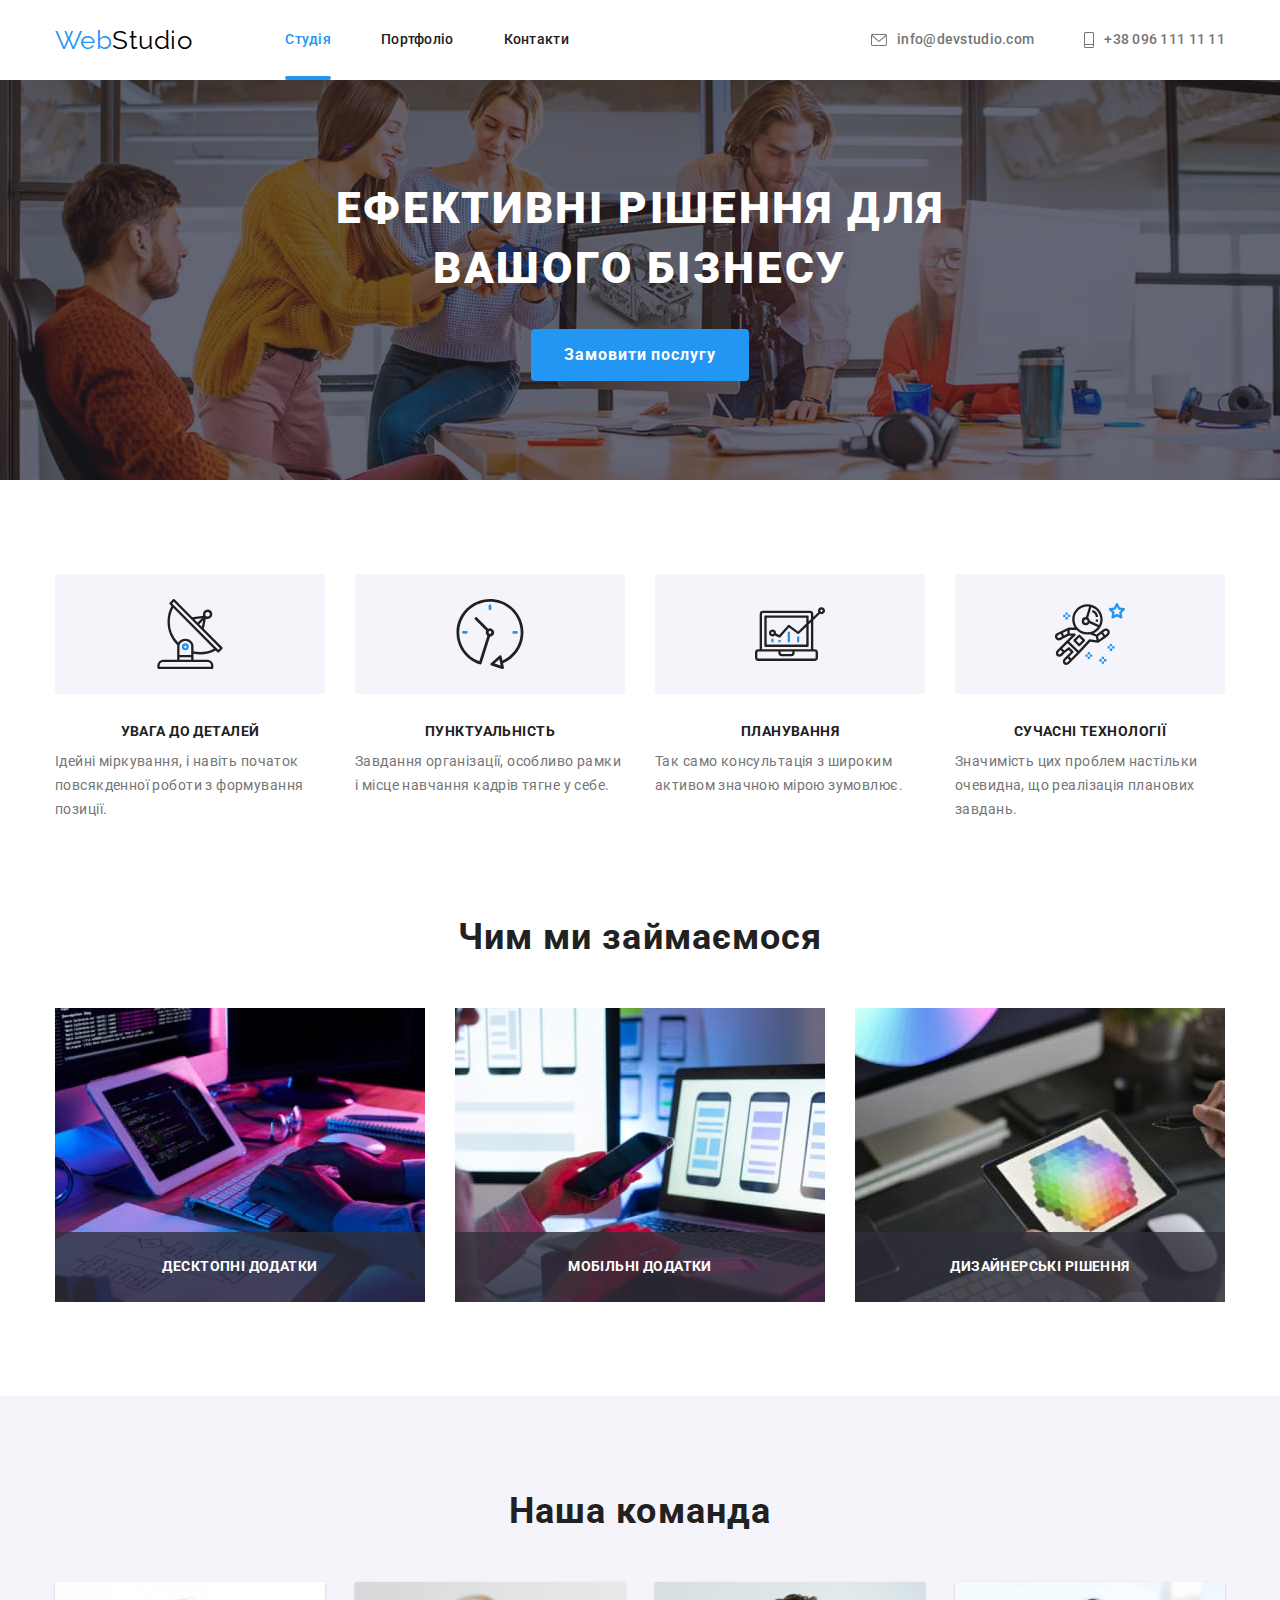
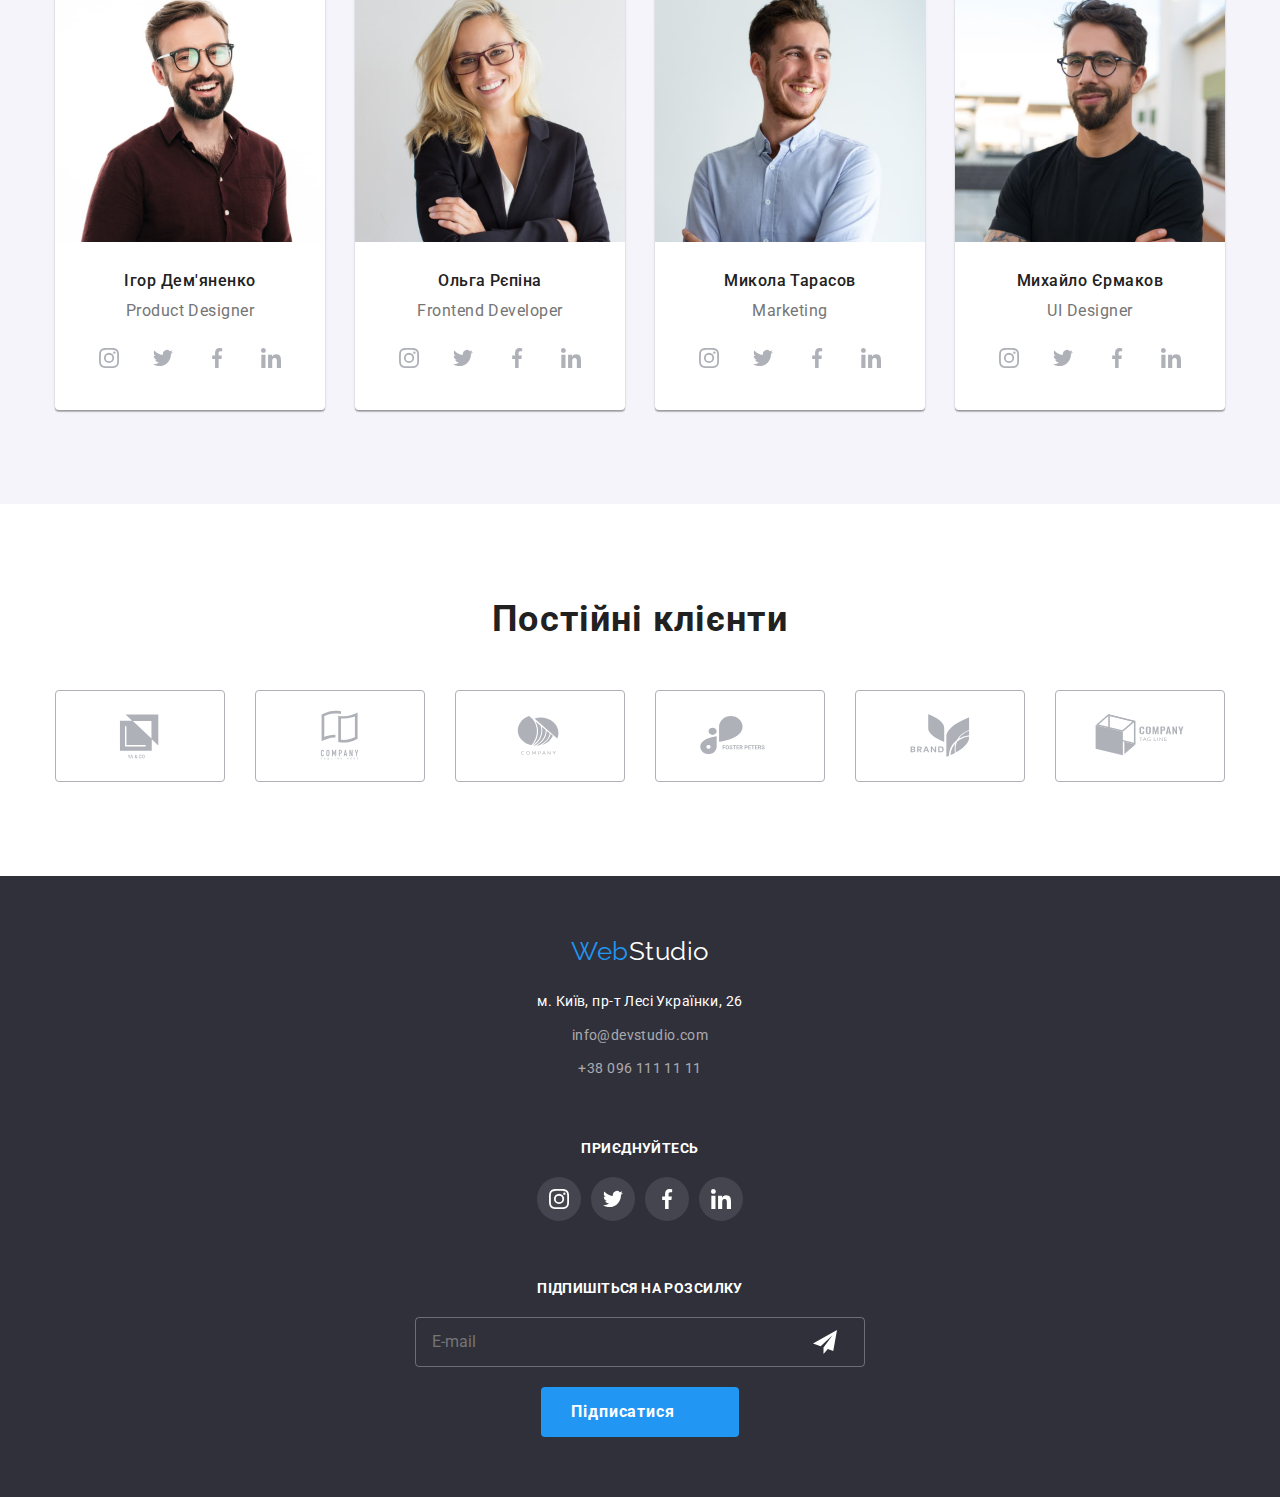
==== index.html @ 853a3396 "hw-07" ====
<!DOCTYPE html>
<html lang="ua">
  <head>
    <meta charset="UTF-8" />
    <meta http-equiv="X-UA-Compatible" content="IE=edge" />
    <meta name="viewport" content="width=device-width, initial-scale=1.0" />
    <title>WebStudio</title>
    <link rel="preconnect" href="https://fonts.googleapis.com" />
    <link rel="preconnect" href="https://fonts.gstatic.com" crossorigin />
    <link
      href="https://fonts.googleapis.com/css2?family=Raleway:wght@700&family=Roboto:wght@400;500;700;900&display=swap"
      rel="stylesheet"
    />
    <link
      rel="stylesheet"
      href="https://cdnjs.cloudflare.com/ajax/libs/modern-normalize/1.1.0/modern-normalize.min.css"
    />
    <link rel="stylesheet" href="./css/main.min.css" />
  </head>
  <body>
    <header>
      <div class="container header-block">
        <nav class="nav">
          <a href="#" class="logo">Web<span class="logo-text">Studio</span></a>
          <ul class="nav-list">
            <li class="nav-list__item items">
              <a href="#" class="nav-list__link active">Студія</a>
            </li>
            <li class="nav-list__item items">
              <a href="./portfolio.html" class="nav-list__link">Портфоліо</a>
            </li>
            <li class="nav-list__item items">
              <a href="#" class="nav-list__link">Контакти</a>
            </li>
          </ul>
        </nav>
        <ul class="contact-list">
          <li class="contact-list__item">
            <a href="mailto:info@devstudio.com" class="contact-list__link">
              <svg class="contact-list__icon" width="16" height="12">
                <use href="./images/sprite.svg#icon-envelope"></use>
              </svg>
              info@devstudio.com</a
            >
          </li>
          <li class="contact-list__item">
            <a href="tel:+380961111111" class="contact-list__link"
              ><svg class="contact-list__icon" width="10" height="16">
                <use href="./images/sprite.svg#icon-tell"></use>
              </svg>
              +38 096 111 11 11</a
            >
          </li>
        </ul>
      </div>
    </header>

    <main>
      <section class="hero">
        <h1 class="main-title">
          Ефективні рішення для<br />
          вашого бізнесу
        </h1>
        <button type="button" class="btn" data-modal-open>
          Замовити послугу
        </button>
      </section>

      <section class="section">
        <div class="container">
          <h2 hidden>Особливості</h2>
          <ul class="main-list">
            <li class="main-list__items">
              <div class="image-svg">
                <svg class="main-item-svg">
                  <use href="./images/sprite.svg#icon-antenna"></use>
                </svg>
              </div>
              <h3 class="main-list__title">УВАГА ДО ДЕТАЛЕЙ</h3>
              <p class="main-list__text">
                Ідейні міркування, і навіть початок повсякденної роботи з
                формування позиції.
              </p>
            </li>
            <li class="main-list__items">
              <div class="image-svg">
                <svg class="main-item-svg">
                  <use href="./images/sprite.svg#icon-clock"></use>
                </svg>
              </div>
              <h3 class="main-list__title">ПУНКТУАЛЬНІСТЬ</h3>
              <p class="main-list__text">
                Завдання організації, особливо рамки і місце навчання кадрів
                тягне у себе.
              </p>
            </li>
            <li class="main-list__items">
              <div class="image-svg">
                <svg class="main-item-svg">
                  <use href="./images/sprite.svg#icon-diagram"></use>
                </svg>
              </div>
              <h3 class="main-list__title">ПЛАНУВАННЯ</h3>
              <p class="main-list__text">
                Так само консультація з широким активом значною мірою зумовлює.
              </p>
            </li>
            <li class="main-list__items">
              <div class="image-svg">
                <svg class="main-item-svg">
                  <use href="./images/sprite.svg#icon-astronaut"></use>
                </svg>
              </div>
              <h3 class="main-list__title">СУЧАСНІ ТЕХНОЛОГІЇ</h3>
              <p class="main-list__text">
                Значимість цих проблем настільки очевидна, що реалізація
                планових завдань.
              </p>
            </li>
          </ul>
        </div>
      </section>
      <section class="section section--bottom">
        <div class="container">
          <h2 class="title">Чим ми займаємося</h2>
          <ul class="work-list">
            <li class="work-list__items">
              <img
                src="./images/keyboard.jpg"
                alt="клавіатура і планшет"
                width="370"
              />
              <div class="container-work-fon">
                <h3 class="work-fon-title">Десктопні додатки</h3>
              </div>
            </li>
            <li class="work-list__items">
              <img
                src="./images/phone.jpg"
                alt="телефон і ноутбук"
                width="370"
              />
              <div class="container-work-fon">
                <h3 class="work-fon-title">Мобільні додатки</h3>
              </div>
            </li>
            <li class="work-list__items">
              <img src="./images/tablet.jpg" alt="планшет" width="370" />
              <div class="container-work-fon">
                <h3 class="work-fon-title">Дизайнерські рішення</h3>
              </div>
            </li>
          </ul>
        </div>
      </section>
      <section class="section team">
        <div class="container">
          <h2 class="title">Наша команда</h2>
          <ul class="team-list">
            <li class="team-list__card">
              <img
                src="./images/team_card_1.jpg"
                alt="чоловік на білому фоні"
                width="270"
                class="team-list__img"
              />
              <div class="card">
                <h3 class="card__name">Ігор Дем'яненко</h3>
                <p class="card__profession">Product Designer</p>
                <ul class="card-list">
                  <li class="card-list__items">
                    <a href="#" class="card-list__link"
                      ><svg class="card-list__svg">
                        <use href="./images/sprite.svg#icon-instagram"></use>
                      </svg>
                    </a>
                  </li>
                  <li class="card-list__items">
                    <a href="#" class="card-list__link"
                      ><svg class="card-list__svg">
                        <use href="./images/sprite.svg#icon-twitter"></use>
                      </svg>
                    </a>
                  </li>
                  <li class="card-list__items">
                    <a href="#" class="card-list__link"
                      ><svg class="card-list__svg">
                        <use href="./images/sprite.svg#icon-facebook"></use>
                      </svg>
                    </a>
                  </li>
                  <li class="card-list__items">
                    <a href="#" class="card-list__link"
                      ><svg class="card-list__svg">
                        <use href="./images/sprite.svg#icon-linkedin"></use>
                      </svg>
                    </a>
                  </li>
                </ul>
              </div>
            </li>
            <li class="team-list__card">
              <img
                src="./images/team_card_2.jpg"
                alt="жінка на сірому фоні "
                width="270"
                class="team-list__img"
              />
              <div class="card">
                <h3 class="card__name">Ольга Рєпіна</h3>
                <p class="card__profession">Frontend Developer</p>
                <ul class="card-list">
                  <li class="card-list__items">
                    <a href="#" class="card-list__link"
                      ><svg class="card-list__svg">
                        <use href="./images/sprite.svg#icon-instagram"></use>
                      </svg>
                    </a>
                  </li>
                  <li class="card-list__items">
                    <a href="#" class="card-list__link"
                      ><svg class="card-list__svg">
                        <use href="./images/sprite.svg#icon-twitter"></use>
                      </svg>
                    </a>
                  </li>
                  <li class="card-list__items">
                    <a href="#" class="card-list__link"
                      ><svg class="card-list__svg">
                        <use href="./images/sprite.svg#icon-facebook"></use>
                      </svg>
                    </a>
                  </li>
                  <li class="card-list__items">
                    <a href="#" class="card-list__link"
                      ><svg class="card-list__svg">
                        <use href="./images/sprite.svg#icon-linkedin"></use>
                      </svg>
                    </a>
                  </li>
                </ul>
              </div>
            </li>
            <li class="team-list__card">
              <img
                src="./images/team_card_3.jpg"
                alt="чоловік на сірому фоні"
                width="270"
                class="team-list__img"
              />
              <div class="card">
                <h3 class="card__name">Микола Тарасов</h3>
                <p class="card__profession">Marketing</p>
                <ul class="card-list">
                  <li class="card-list__items">
                    <a href="#" class="card-list__link"
                      ><svg class="card-list__svg">
                        <use href="./images/sprite.svg#icon-instagram"></use>
                      </svg>
                    </a>
                  </li>
                  <li class="card-list__items">
                    <a href="#" class="card-list__link"
                      ><svg class="card-list__svg">
                        <use href="./images/sprite.svg#icon-twitter"></use>
                      </svg>
                    </a>
                  </li>
                  <li class="card-list__items">
                    <a href="#" class="card-list__link"
                      ><svg class="card-list__svg">
                        <use href="./images/sprite.svg#icon-facebook"></use>
                      </svg>
                    </a>
                  </li>
                  <li class="card-list__items">
                    <a href="#" class="card-list__link"
                      ><svg class="card-list__svg">
                        <use href="./images/sprite.svg#icon-linkedin"></use>
                      </svg>
                    </a>
                  </li>
                </ul>
              </div>
            </li>
            <li class="team-list__card">
              <img
                src="./images/team_card_4.jpg"
                alt="чоловік на вулиці"
                width="270"
                class="team-list__img"
              />
              <div class="card">
                <h3 class="card__name">Михайло Єрмаков</h3>
                <p class="card__profession">UI Designer</p>
                <ul class="card-list">
                  <li class="card-list__items">
                    <a href="#" class="card-list__link"
                      ><svg class="card-list__svg">
                        <use href="./images/sprite.svg#icon-instagram"></use>
                      </svg>
                    </a>
                  </li>
                  <li class="card-list__items">
                    <a href="#" class="card-list__link"
                      ><svg class="card-list__svg">
                        <use href="./images/sprite.svg#icon-twitter"></use>
                      </svg>
                    </a>
                  </li>
                  <li class="card-list__items">
                    <a href="#" class="card-list__link"
                      ><svg class="card-list__svg">
                        <use href="./images/sprite.svg#icon-facebook"></use>
                      </svg>
                    </a>
                  </li>
                  <li class="card-list__items">
                    <a href="#" class="card-list__link"
                      ><svg class="card-list__svg">
                        <use href="./images/sprite.svg#icon-linkedin"></use>
                      </svg>
                    </a>
                  </li>
                </ul>
              </div>
            </li>
          </ul>
        </div>
      </section>
      <section class="section">
        <div class="container">
          <h2 class="title">Постійні клієнти</h2>
          <ul class="brand-list">
            <li class="brand-list__item">
              <a href="#" class="brand-list__link"
                ><svg class="brand-list__svg">
                  <use href="./images/sprite.svg#icon-yaco"></use>
                </svg>
              </a>
            </li>
            <li class="brand-list__item">
              <a href="#" class="brand-list__link"
                ><svg class="brand-list__svg">
                  <use href="./images/sprite.svg#icon-tage-line-here"></use>
                </svg>
              </a>
            </li>
            <li class="brand-list__item">
              <a href="#" class="brand-list__link"
                ><svg class="brand-list__svg">
                  <use href="./images/sprite.svg#icon-company"></use>
                </svg>
              </a>
            </li>
            <li class="brand-list__item">
              <a href="#" class="brand-list__link"
                ><svg class="brand-list__svg">
                  <use href="./images/sprite.svg#icon-foster-peters"></use>
                </svg>
              </a>
            </li>
            <li class="brand-list__item">
              <a href="#" class="brand-list__link"
                ><svg class="brand-list__svg">
                  <use href="./images/sprite.svg#icon-brand-log"></use>
                </svg>
              </a>
            </li>
            <li class="brand-list__item">
              <a href="#" class="brand-list__link"
                ><svg class="brand-list__svg">
                  <use href="./images/sprite.svg#icon-teg-line"></use>
                </svg>
              </a>
            </li>
          </ul>
        </div>
      </section>
    </main>

    <footer class="footer">
      <div class="container footer-flex">
        <div class="footer-cont">
          <a href="#" class="logo"
            >Web<span class="footer-logo-text">Studio</span></a
          >
          <address class="footer-all">
            <ul>
              <li class="footer-list">
                <a
                  href="https://www.google.com/maps/d/viewer?mid=10uSM3H-mIU3GznYo2szRIEphczw&hl=en_US&ll=50.42732700000001%2C30.538092&z=17"
                  target="_blank"
                  rel="noopener noreferrer"
                  class="address"
                  >м. Київ, пр-т Лесі Українки, 26</a
                >
              </li>
              <li class="footer-list">
                <a href="mailto:info@devstudio.com" class="footer-link"
                  >info@devstudio.com</a
                >
              </li>
              <li class="footer-list">
                <a href="tel:+380961111111" class="footer-link"
                  >+38 096 111 11 11</a
                >
              </li>
            </ul>
          </address>
        </div>
        <div class="social">
          <h3 class="social-title">приєднуйтесь</h3>
          <ul class="social__list">
            <li class="social__item">
              <a href="#" class="social__link"
                ><svg class="social__svg">
                  <use href="./images/sprite.svg#icon-instagram"></use>
                </svg>
              </a>
            </li>
            <li class="social__item">
              <a href="#" class="social__link"
                ><svg class="social__svg">
                  <use href="./images/sprite.svg#icon-twitter"></use>
                </svg>
              </a>
            </li>
            <li class="social__item">
              <a href="#" class="social__link"
                ><svg class="social__svg">
                  <use href="./images/sprite.svg#icon-facebook"></use>
                </svg>
              </a>
            </li>
            <li class="social__item">
              <a href="#" class="social__link"
                ><svg class="social__svg">
                  <use href="./images/sprite.svg#icon-linkedin"></use>
                </svg>
              </a>
            </li>
          </ul>
        </div>
        <div class="footer-conteiner-form">
          <form class="footer-form">
            <label for="user_email" class="footer-form-label"
              >Підпишіться на розсилку</label
            >
            <div class="footer-container-input">
              <input
                type="email"
                name="email"
                placeholder="E-mail"
                class="footer-form-input"
                id="user_email"
              />
              <button type="submit" class="footer-form-btn">Підписатися</button>
              <svg class="footer-btn-svg" width="24" height="24">
                <use href="./images/sprite.svg#icon-send"></use>
              </svg>
            </div>
          </form>
        </div>
      </div>
    </footer>
    <div class="backdrop is-hidden" data-modal>
      <div class="modal">
        <button type="button" class="modal__btn" data-modal-close>
          <svg class="modal__svg" width="18" height="18">
            <use href="./images/sprite.svg#icon-close"></use>
          </svg>
        </button>
        <b class="modal__text">Залиште свої дані, ми вам передзвонимо</b>
        <form>
          <label class="modal-labels"
            >Ім'я
            <input type="text" class="modal-labels__input" name="name" />
            <svg class="modal-labels__icon" width="18" height="18">
              <use href="./images/sprite.svg#icon-person"></use>
            </svg>
          </label>
          <label class="modal-labels"
            >Телефон <input type="tel" class="modal-labels__input" name="tel" />
            <svg class="modal-labels__icon" width="18" height="18">
              <use href="./images/sprite.svg#icon-phone"></use>
            </svg>
          </label>
          <label class="modal-labels"
            >Пошта
            <input type="email" class="modal-labels__input" name="email" />
            <svg class="modal-labels__icon" width="18" height="18">
              <use href="./images/sprite.svg#icon-email"></use>
            </svg>
          </label>
          <label class="modal-labels"
            >Коментар
            <textarea
              name="coment"
              rows="5"
              placeholder="Введіть текст"
              class="modal-labels__textarea"
            ></textarea>
          </label>
          <label class="modal-labels-checkbox white-space">
            <input type="checkbox" class="modal-checkbox" name="conditions" />
            <span class="checkbox-icon"></span>
            Погоджуюся з розсилкою та приймаю 
            <a href="#" class="modal-link">Умови договору</a>
          </label>

          <button type="submit" class="modal-form-btn">Відправити</button>
        </form>
      </div>
    </div>
    <script src="./js/modal.js"></script>
  </body>
</html>
---- css/main.min.css ----
:root{--main-color: #757575;--secondary-color: #212121;--tertiary-color: #ffffff;--hover-color: #2196f3;--background-color: #2f303a;--background-color-btn: #f5f4fa}*,*::before,*::after{box-sizing:border-box}h1,h2,h3,h4,p{margin-top:0;margin-bottom:0}ul{margin-top:0;margin-bottom:0;padding:0;list-style:none}body{color:var(--main-color);font-family:"Roboto",sans-serif;letter-spacing:.03em}.container{padding-left:15px;padding-right:15px;width:100%;margin-left:auto;margin-right:auto}@media screen and (min-width: 480px){.container{max-width:480px}}@media screen and (min-width: 768px){.container{max-width:768px}}@media screen and (min-width: 1200px){.container{max-width:1200px}}.section{padding-top:60px;padding-bottom:60px}@media screen and (min-width: 1200px){.section{padding-top:94px;padding-bottom:94px}}.title{margin-bottom:30px;font-weight:700;font-size:28px;line-height:1.17;text-align:center;letter-spacing:.03em;color:var(--secondary-color)}@media screen and (min-width: 1200px){.title{margin-top:0;margin-bottom:50px;font-size:36px;line-height:1,16}}.visually-hidden{position:absolute;white-space:nowrap;width:1px;height:1px;overflow:hidden;border:0;padding:0;clip:rect(0 0 0 0);clip-path:inset(50%);margin:-1px}.footer{background-color:var(--background-color);padding-top:60px;padding-bottom:60px}.footer-flex{display:flex;flex-direction:column;justify-content:center;align-items:center}.backdrop{position:fixed;z-index:1;top:0;left:0;width:100%;height:100%;background-color:rgba(0,0,0,.2);opacity:1;transition:opacity 250ms cubic-bezier(0.4, 0, 0.2, 1),visibility 250ms cubic-bezier(0.4, 0, 0.2, 1)}.is-hidden{opacity:0;visibility:hidden;pointer-events:none}.modal{padding:40px;position:absolute;top:50%;left:50%;min-width:528px;min-height:581px;background-color:#fff;border-radius:4px;transform:translate(-50%, -50%)}.modal__btn{position:absolute;top:8px;right:8px;display:flex;justify-content:center;align-items:center;width:30px;height:30px;background-color:#fff;border:1px solid rgba(0,0,0,.1);border-radius:50%;cursor:pointer}.modal__btn:focus{outline:rgba(0,0,0,0)}.modal__btn:hover>.modal__svg,.modal__btn:focus>.modal__svg{fill:#2196f3}.modal__svg{display:block;fill:#000;transition:fill 250ms cubic-bezier(0.4, 0, 0.2, 1)}.modal__text{display:flex;justify-content:center;margin-bottom:12px;font-weight:700;font-size:20px;line-height:1.15;letter-spacing:.03em;color:#212121}.modal-labels{position:relative;display:block;font-size:12px;line-height:1.16;letter-spacing:.01em}.modal-labels:focus-within>.modal-labels__input{border:1px solid #2196f3;outline:rgba(0,0,0,0)}.modal-labels:focus-within>.modal-labels__icon{fill:#2196f3}.modal-labels__icon{position:absolute;top:29px;left:12px;fill:#212121;transition:fill 250ms cubic-bezier(0.4, 0, 0.2, 1)}.modal-labels__input{padding-left:42px;display:block;width:100%;height:40px;margin-top:4px;margin-bottom:10px;border:1px solid rgba(33,33,33,.2);border-radius:4px;transition:border 250ms cubic-bezier(0.4, 0, 0.2, 1)}.modal-labels__textarea{display:block;width:100%;height:120px;margin-top:4px;margin-bottom:20px;padding:12px 16px;border:1px solid rgba(33,33,33,.2);border-radius:4px;transition:border 250ms cubic-bezier(0.4, 0, 0.2, 1)}.modal-labels:focus-within>.modal-labels__textarea{border:1px solid #2196f3;outline:rgba(0,0,0,0)}.modal-labels-checkbox{display:flex;justify-content:center;align-items:center;margin-bottom:30px;font-size:14px;line-height:1.71;letter-spacing:.03em}.checkbox-icon{margin-right:8px;width:16px;height:15px;border:2px solid #212121;border-radius:2px;transition:background-color 250ms cubic-bezier(0.4, 0, 0.2, 1),background-image 250ms cubic-bezier(0.4, 0, 0.2, 1),border 250ms cubic-bezier(0.4, 0, 0.2, 1)}.modal-link{letter-spacing:.03em;color:#2196f3}.modal-checkbox{position:absolute;display:block;-webkit-appearance:none;-moz-appearance:none;appearance:none}.modal-checkbox:checked+.checkbox-icon{background-image:url(../images/icon-check.svg);background-repeat:no-repeat;width:16px;height:15px;background-color:#2196f3;border:2px solid rgba(0,0,0,0);border-radius:2px;background-size:11px 8px;background-origin:border-box;background-position:center}.modal-form-btn{display:block;margin-left:auto;margin-right:auto;padding:10px 52px;font-weight:700;font-size:16px;line-height:1.87;letter-spacing:.06em;color:#fff;background:#2196f3;box-shadow:0px 4px 4px rgba(0,0,0,.15);border-radius:4px;border-color:rgba(0,0,0,0);cursor:pointer}.logo{color:#2196f3;font-family:"Raleway";font-size:24px;line-height:1.16;text-decoration:none}@media screen and (min-width: 1200px){.logo{color:#2196f3;font-family:"Raleway";font-size:26px;line-height:1.19;text-decoration:none}}.logo-text{color:#000}.footer-logo-text{color:var(--tertiary-color)}.header{border-bottom:1px solid #ececec}.header-block{display:flex;align-items:center}.nav{display:flex;align-items:center}.nav-list{display:flex;margin-left:93px}.nav-list__item+.items{margin-left:50px}.nav-list__link{display:block;position:relative;padding-top:32px;padding-bottom:32px}.nav-list__link.active{color:var(--hover-color)}.active::after{position:absolute;left:0;bottom:0;width:100%;height:4px;content:"";display:block;background-color:var(--hover-color);border-radius:2px}.nav-list__link{color:var(--secondary-color);font-weight:500;font-size:14px;line-height:1.14;letter-spacing:.02em;text-decoration:none;transition:color 250ms cubic-bezier(0.4, 0, 0.2, 1)}.nav-list__link:hover,.nav-list__link:focus{color:var(--hover-color)}.contact-list{display:flex;margin-left:auto}li+.contact-list__item{margin-left:50px}.contact-list__item{display:flex;justify-content:center;align-items:center}.contact-list__icon{margin-right:10px;fill:var(--main-color);transition:fill 250ms cubic-bezier(0.4, 0, 0.2, 1)}.contact-list__link{color:var(--main-color);font-weight:500;font-size:14px;line-height:1.14;letter-spacing:.02em;text-decoration:none;display:flex;align-items:center;transition:color 250ms cubic-bezier(0.4, 0, 0.2, 1)}.contact-list__link:hover,.contact-list__link:focus{color:var(--hover-color)}.contact-list__link:hover .contact-list__icon,.contact-list__link:focus .contact-list__icon{fill:var(--hover-color)}.hero{width:100%;height:400px;margin-left:auto;margin-right:auto;background-image:linear-gradient(rgba(47, 48, 58, 0.4), rgba(47, 48, 58, 0.4)),url("../images/hero-back.jpg");background-size:cover;background-repeat:no-repeat;background-position:center;display:flex;flex-direction:column;justify-content:center;align-items:center}.main-title{font-weight:900;font-size:26px;line-height:1.61;text-align:center;letter-spacing:.06em;text-transform:uppercase;color:#fff}@media screen and (min-width: 1200px){.main-title{font-size:44px;line-height:1.36;text-align:center;letter-spacing:.06em}}.btn{padding:10px 32px;margin-top:30px;margin-bottom:0;border:1px solid rgba(0,0,0,0);border-radius:4px;color:var(--tertiary-color);background-color:#2196f3;font-weight:700;font-size:16px;line-height:1.87;text-align:center;letter-spacing:.06em;cursor:pointer}.image-svg{width:100%;height:120px;background:#f5f4fa;display:flex;justify-content:center;align-items:center;border-radius:4px}.main-list{width:100%;display:flex;flex-wrap:wrap;gap:30px}.main-list__items{width:100%}@media screen and (min-width: 768px){.main-list__items{max-width:calc((100% - 30px)/2)}}@media screen and (min-width: 1200px){.main-list__items{max-width:calc((100% - 90px)/4)}}.main-item-svg{width:70px;height:70px}.main-list__title{margin-top:30px;color:var(--secondary-color);font-weight:700;font-size:14px;line-height:1.14;letter-spacing:.03em;text-transform:uppercase;text-align:center}.main-list__text{margin-top:10px;margin-bottom:0;font-size:14px;line-height:1.71;letter-spacing:.03em}.section{padding-top:94px;padding-bottom:94px}.section.section--bottom{padding-top:0px;padding-bottom:94px}@media screen and (max-width: 1199px){.section.section--bottom{display:none}}.work-list{display:flex}img{display:block}li+.work-list__items{margin-left:30px}.work-list__items{position:relative}.container-work-fon{position:absolute;left:0;bottom:0;display:flex;justify-content:center;align-items:center;padding:10px;width:100%;height:70px;background-color:rgba(47,48,58,.8)}.work-fon-title{font-weight:700;font-size:14px;line-height:1.14;letter-spacing:.03em;text-transform:uppercase;color:#fff}.team{background-color:#f5f4fa}.team-list{width:100%;display:flex;flex-wrap:wrap;gap:30px}.team-list__img{width:100%}.team-list__card{width:100%;text-align:center;background-color:#fff;box-shadow:0px 1px 3px rgba(0,0,0,.12),0px 1px 1px rgba(0,0,0,.14),0px 2px 1px rgba(0,0,0,.2);border-radius:0px 0px 4px 4px}@media screen and (min-width: 768px){.team-list__card{max-width:calc((100% - 30px)/2)}}@media screen and (min-width: 1200px){.team-list__card{max-width:calc((100% - 90px)/4)}}.card{text-align:center;padding-top:30px;padding-bottom:30px}.card__name{color:var(--secondary-color);font-weight:500;font-size:16px;line-height:1.18;letter-spacing:.03em}.card__profession{margin-top:10px;margin-bottom:0;line-height:19px;letter-spacing:.03em}.card-list{display:flex;justify-content:center;margin-top:16px}.card-list__link{display:flex;width:44px;height:44px;border-radius:50%;background-color:#fff;justify-content:center;align-items:center;transition:background-color 250ms cubic-bezier(0.4, 0, 0.2, 1)}.card-list__link:hover,.card-list__link:focus{background-color:#2196f3}li.card-list__items+.card-list__items{margin-left:10px}.card-list__svg{width:20px;height:20px;fill:#afb1b8;transition:fill 250ms cubic-bezier(0.4, 0, 0.2, 1)}.card-list__link:hover .card-list__svg,.card-list__link:focus .card-list__svg{fill:#fff}.brand-list{width:100%;display:flex;flex-wrap:wrap;gap:30px}.brand-list__item{width:calc((100% - 30px)/2)}@media screen and (min-width: 768px){.brand-list__item{max-width:calc((100% - 60px)/3)}}@media screen and (min-width: 1200px){.brand-list__item{max-width:calc((100% - 150px)/6)}}.brand-list__link{width:100%;height:92px;display:flex;border:1px solid #afb1b8;border-radius:4px;justify-content:center;align-items:center;transition:border-color 250ms cubic-bezier(0.4, 0, 0.2, 1)}.brand-list__link:hover,.brand-list__link:focus{border-color:var(--hover-color)}.brand-list__svg{width:100px;height:60px;fill:#afb1b8;transition:fill 250ms cubic-bezier(0.4, 0, 0.2, 1)}.brand-list__link:hover .brand-list__svg,.brand-list__link:focus .brand-list__svg{fill:var(--hover-color)}.footer-cont{text-align:center}.footer-all{margin-top:20px}.address{color:var(--tertiary-color);font-style:normal;font-size:14px;line-height:2;letter-spacing:.03em;text-decoration:none;transition:color 250ms cubic-bezier(0.4, 0, 0.2, 1)}.address:hover,.address:focus{color:var(--hover-color)}.footer-list:not(:last-child){margin-top:0;margin-bottom:8px}@media screen and (min-width: 1200px){.footer-list:not(:last-child){margin-bottom:9px}}.footer-link{color:rgba(255,255,255,.6);font-style:normal;font-size:14px;line-height:1.71;letter-spacing:.03em;text-decoration:none;transition:color 250ms cubic-bezier(0.4, 0, 0.2, 1)}.footer-link:hover,.footer-link:focus{color:var(--hover-color)}.social{text-align:center;margin-top:60px;margin-bottom:0}.social-title{font-weight:700;font-size:14px;line-height:1.14;letter-spacing:.03em;text-transform:uppercase;color:#fff}.social__list{margin-top:20px;display:flex;gap:10px}.social__link{width:44px;height:44px;background-color:rgba(255,255,255,.1);border-radius:50%;display:flex;justify-content:center;align-items:center;transition:background-color 250ms cubic-bezier(0.4, 0, 0.2, 1)}.social__link:hover,.social__link:focus{background-color:#2196f3}.social__svg{width:20px;height:20px;fill:#fff}.footer-conteiner-form{width:100%;max-width:450px;margin-top:60px}.footer-form{text-align:center}.footer-form-label{display:block;margin-bottom:20px;font-weight:700;font-size:14px;line-height:1.14;letter-spacing:.03em;text-transform:uppercase;color:#fff}.footer-container-input{display:flex;flex-direction:column;align-items:center;position:relative}.footer-form-input{margin-top:0;margin-bottom:20px;width:100%;height:50px;padding:15px 16px;background-color:rgba(0,0,0,0);border:1px solid rgba(255,255,255,.3);border-radius:4px;color:#fff}.footer-form-btn{padding:10px 62px 10px 28px;display:flex;align-items:center;text-align:center;height:50px;font-weight:700;font-size:16px;line-height:1.87;letter-spacing:.06em;background:#2196f3;border-radius:4px;border-color:rgba(0,0,0,0);color:#fff;cursor:pointer}.footer-btn-svg{position:absolute;top:13px;right:28px}.filter{margin-bottom:50px;display:flex;justify-content:center}li+.filter__iteam{margin-left:8px}.filter__btn{border:1px solid rgba(0,0,0,0);border-radius:4px;padding:5px 21px;color:var(--secondary-color);background-color:var(--background-color-btn);font-weight:500;font-size:16px;line-height:1.62;text-align:center;letter-spacing:.03em;cursor:pointer;transition:background-color 250ms cubic-bezier(0.4, 0, 0.2, 1),color 250ms cubic-bezier(0.4, 0, 0.2, 1)}.filter__btn:hover,.filter__btn:focus{color:var(--tertiary-color);background-color:var(--hover-color)}.portfolio-list{display:flex;flex-wrap:wrap;gap:30px}.portfolio-list__link{display:block;text-decoration:none;transition:box-shadow 250ms cubic-bezier(0.4, 0, 0.2, 1)}.portfolio-list__link:hover,.portfolio-list__link:focus{box-shadow:0px 1px 1px rgba(0,0,0,.12),0px 4px 4px rgba(0,0,0,.06),1px 4px 6px rgba(0,0,0,.16);outline:0}.portfolio-card{position:relative;overflow:hidden}.portfolio-card__box{position:absolute;top:0;left:0;width:100%;height:100%;background-color:rgba(33,150,243,.9);transform:translateY(100%);transition:transform 250ms cubic-bezier(0.4, 0, 0.2, 1);display:flex;justify-content:center;align-items:center;padding-left:24px;padding-right:24px}.portfolio-list__link:hover .portfolio-card__box,.portfolio-list__link:focus .portfolio-card__box{transform:translateY(0)}.portfolio-card__text{font-size:18px;line-height:1.6;letter-spacing:.03em;color:#fff}.portfolio-work{padding:20px 24px;align-items:center;border-top:0;border-bottom:1px solid #eee;border-left:1px solid #eee;border-right:1px solid #eee}.portfolio-work__title{color:var(--secondary-color);font-weight:700;font-size:18px;line-height:2;letter-spacing:.06em}.portfolio-work__text{color:#757575;margin-top:4px;font-size:16px;line-height:1.87;letter-spacing:.03em}/*# sourceMappingURL=main.min.css.map */
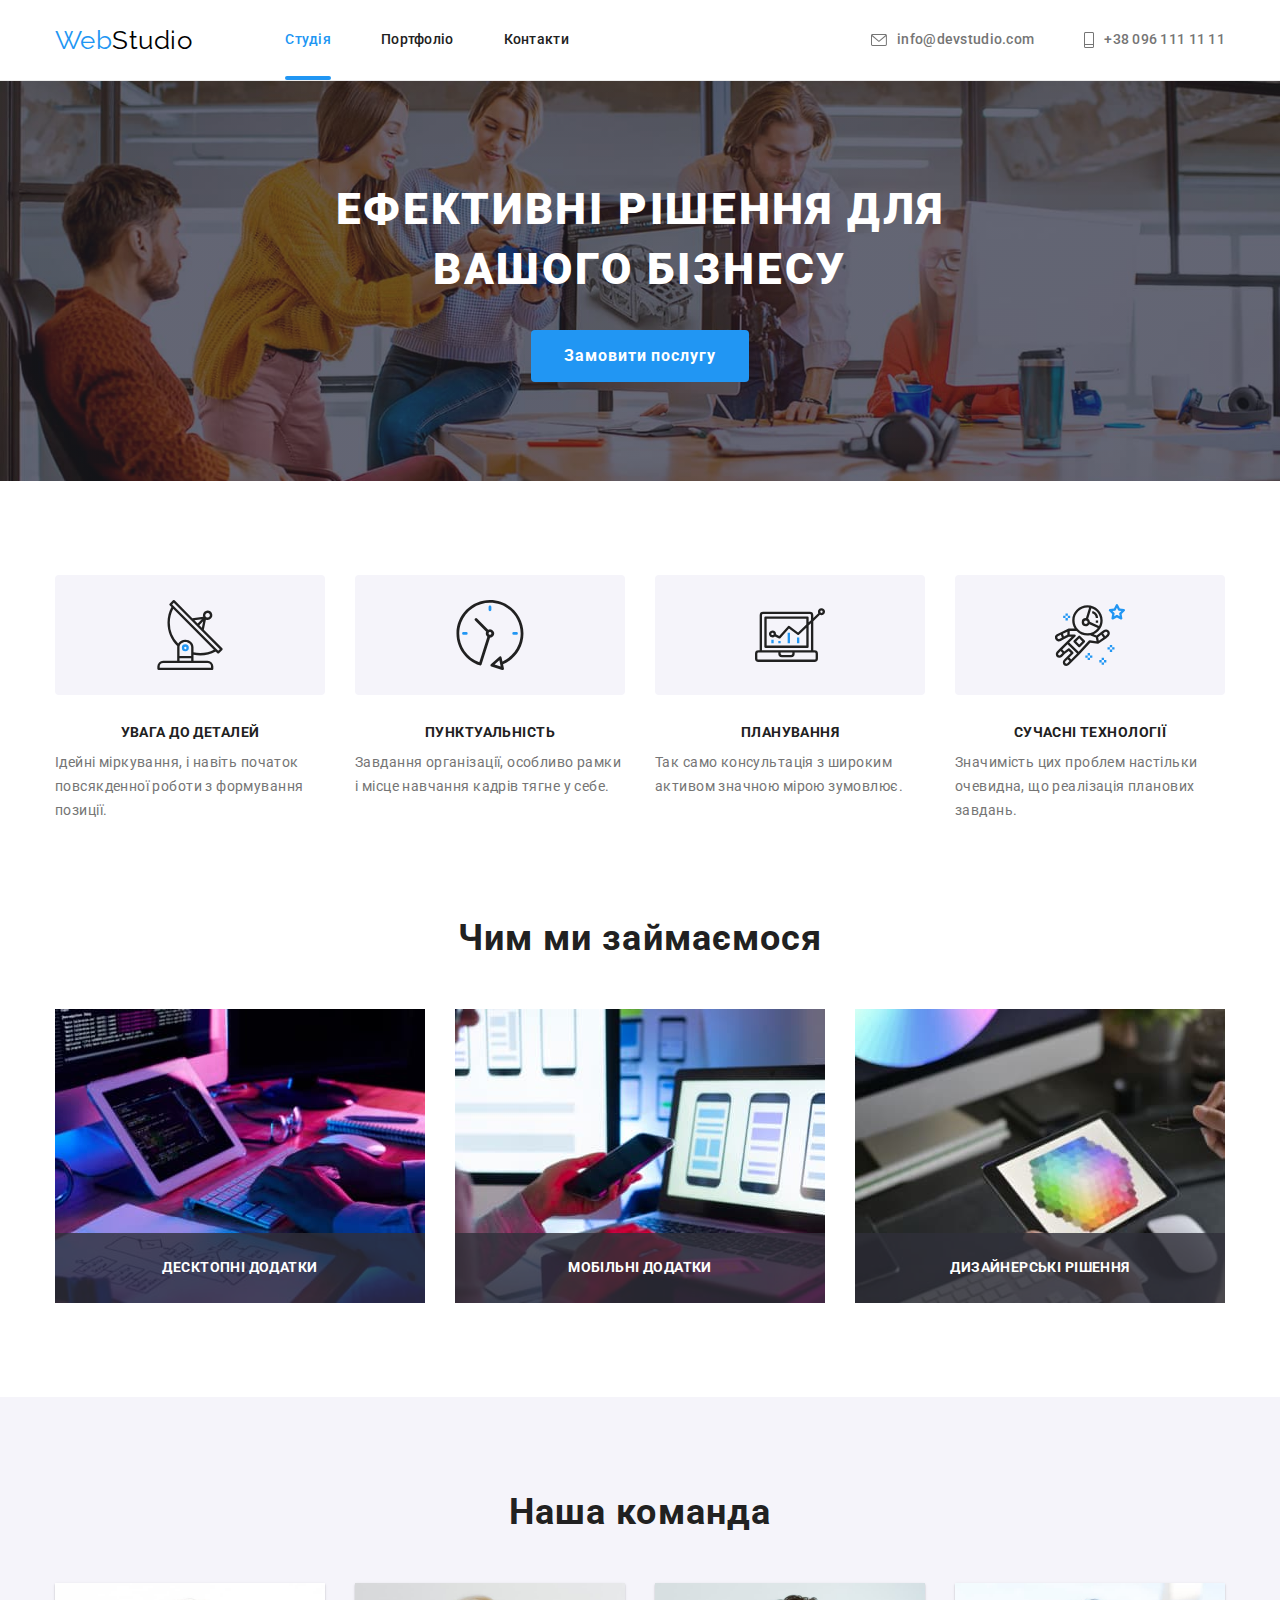
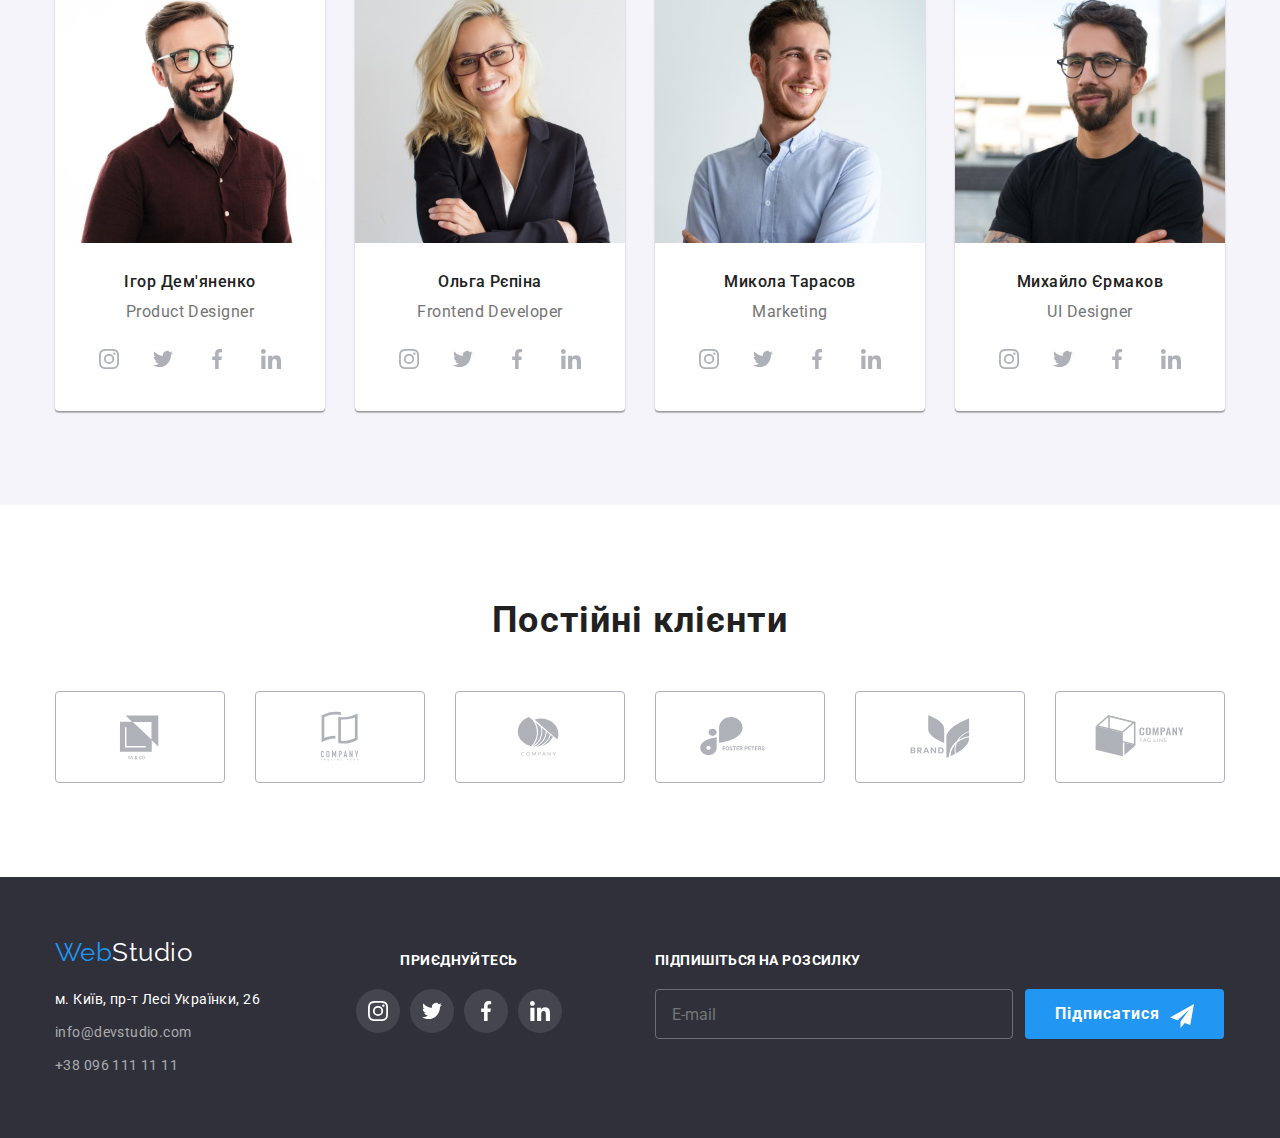
==== commit 00edc44b: "+" ====
--- a/index.html
+++ b/index.html
@@ -18,9 +18,9 @@
     <link rel="stylesheet" href="./css/main.min.css" />
   </head>
   <body>
-    <header>
-      <div class="container header-block">
-        <nav class="nav">
+    <header class="header">
+      <div class="container header__container">
+        <nav class="header__left">
           <a href="#" class="logo">Web<span class="logo-text">Studio</span></a>
           <ul class="nav-list">
             <li class="nav-list__item items">
@@ -455,10 +455,11 @@
                 class="footer-form-input"
                 id="user_email"
               />
-              <button type="submit" class="footer-form-btn">Підписатися</button>
-              <svg class="footer-btn-svg" width="24" height="24">
-                <use href="./images/sprite.svg#icon-send"></use>
-              </svg>
+              <button type="submit" class="footer-form-btn">
+                Підписатися<svg class="footer-btn-svg" width="24" height="24">
+                  <use href="./images/sprite.svg#icon-send"></use>
+                </svg>
+              </button>
             </div>
           </form>
         </div>
@@ -497,7 +498,6 @@
             >Коментар
             <textarea
               name="coment"
-              rows="5"
               placeholder="Введіть текст"
               class="modal-labels__textarea"
             ></textarea>
--- a/css/main.min.css
+++ b/css/main.min.css
@@ -1 +1 @@
-:root{--main-color: #757575;--secondary-color: #212121;--tertiary-color: #ffffff;--hover-color: #2196f3;--background-color: #2f303a;--background-color-btn: #f5f4fa}*,*::before,*::after{box-sizing:border-box}h1,h2,h3,h4,p{margin-top:0;margin-bottom:0}ul{margin-top:0;margin-bottom:0;padding:0;list-style:none}body{color:var(--main-color);font-family:"Roboto",sans-serif;letter-spacing:.03em}.container{padding-left:15px;padding-right:15px;width:100%;margin-left:auto;margin-right:auto}@media screen and (min-width: 480px){.container{max-width:480px}}@media screen and (min-width: 768px){.container{max-width:768px}}@media screen and (min-width: 1200px){.container{max-width:1200px}}.section{padding-top:60px;padding-bottom:60px}@media screen and (min-width: 1200px){.section{padding-top:94px;padding-bottom:94px}}.title{margin-bottom:30px;font-weight:700;font-size:28px;line-height:1.17;text-align:center;letter-spacing:.03em;color:var(--secondary-color)}@media screen and (min-width: 1200px){.title{margin-top:0;margin-bottom:50px;font-size:36px;line-height:1,16}}.visually-hidden{position:absolute;white-space:nowrap;width:1px;height:1px;overflow:hidden;border:0;padding:0;clip:rect(0 0 0 0);clip-path:inset(50%);margin:-1px}.footer{background-color:var(--background-color);padding-top:60px;padding-bottom:60px}.footer-flex{display:flex;flex-direction:column;justify-content:center;align-items:center}.backdrop{position:fixed;z-index:1;top:0;left:0;width:100%;height:100%;background-color:rgba(0,0,0,.2);opacity:1;transition:opacity 250ms cubic-bezier(0.4, 0, 0.2, 1),visibility 250ms cubic-bezier(0.4, 0, 0.2, 1)}.is-hidden{opacity:0;visibility:hidden;pointer-events:none}.modal{padding:40px;position:absolute;top:50%;left:50%;min-width:528px;min-height:581px;background-color:#fff;border-radius:4px;transform:translate(-50%, -50%)}.modal__btn{position:absolute;top:8px;right:8px;display:flex;justify-content:center;align-items:center;width:30px;height:30px;background-color:#fff;border:1px solid rgba(0,0,0,.1);border-radius:50%;cursor:pointer}.modal__btn:focus{outline:rgba(0,0,0,0)}.modal__btn:hover>.modal__svg,.modal__btn:focus>.modal__svg{fill:#2196f3}.modal__svg{display:block;fill:#000;transition:fill 250ms cubic-bezier(0.4, 0, 0.2, 1)}.modal__text{display:flex;justify-content:center;margin-bottom:12px;font-weight:700;font-size:20px;line-height:1.15;letter-spacing:.03em;color:#212121}.modal-labels{position:relative;display:block;font-size:12px;line-height:1.16;letter-spacing:.01em}.modal-labels:focus-within>.modal-labels__input{border:1px solid #2196f3;outline:rgba(0,0,0,0)}.modal-labels:focus-within>.modal-labels__icon{fill:#2196f3}.modal-labels__icon{position:absolute;top:29px;left:12px;fill:#212121;transition:fill 250ms cubic-bezier(0.4, 0, 0.2, 1)}.modal-labels__input{padding-left:42px;display:block;width:100%;height:40px;margin-top:4px;margin-bottom:10px;border:1px solid rgba(33,33,33,.2);border-radius:4px;transition:border 250ms cubic-bezier(0.4, 0, 0.2, 1)}.modal-labels__textarea{display:block;width:100%;height:120px;margin-top:4px;margin-bottom:20px;padding:12px 16px;border:1px solid rgba(33,33,33,.2);border-radius:4px;transition:border 250ms cubic-bezier(0.4, 0, 0.2, 1)}.modal-labels:focus-within>.modal-labels__textarea{border:1px solid #2196f3;outline:rgba(0,0,0,0)}.modal-labels-checkbox{display:flex;justify-content:center;align-items:center;margin-bottom:30px;font-size:14px;line-height:1.71;letter-spacing:.03em}.checkbox-icon{margin-right:8px;width:16px;height:15px;border:2px solid #212121;border-radius:2px;transition:background-color 250ms cubic-bezier(0.4, 0, 0.2, 1),background-image 250ms cubic-bezier(0.4, 0, 0.2, 1),border 250ms cubic-bezier(0.4, 0, 0.2, 1)}.modal-link{letter-spacing:.03em;color:#2196f3}.modal-checkbox{position:absolute;display:block;-webkit-appearance:none;-moz-appearance:none;appearance:none}.modal-checkbox:checked+.checkbox-icon{background-image:url(../images/icon-check.svg);background-repeat:no-repeat;width:16px;height:15px;background-color:#2196f3;border:2px solid rgba(0,0,0,0);border-radius:2px;background-size:11px 8px;background-origin:border-box;background-position:center}.modal-form-btn{display:block;margin-left:auto;margin-right:auto;padding:10px 52px;font-weight:700;font-size:16px;line-height:1.87;letter-spacing:.06em;color:#fff;background:#2196f3;box-shadow:0px 4px 4px rgba(0,0,0,.15);border-radius:4px;border-color:rgba(0,0,0,0);cursor:pointer}.logo{color:#2196f3;font-family:"Raleway";font-size:24px;line-height:1.16;text-decoration:none}@media screen and (min-width: 1200px){.logo{color:#2196f3;font-family:"Raleway";font-size:26px;line-height:1.19;text-decoration:none}}.logo-text{color:#000}.footer-logo-text{color:var(--tertiary-color)}.header{border-bottom:1px solid #ececec}.header-block{display:flex;align-items:center}.nav{display:flex;align-items:center}.nav-list{display:flex;margin-left:93px}.nav-list__item+.items{margin-left:50px}.nav-list__link{display:block;position:relative;padding-top:32px;padding-bottom:32px}.nav-list__link.active{color:var(--hover-color)}.active::after{position:absolute;left:0;bottom:0;width:100%;height:4px;content:"";display:block;background-color:var(--hover-color);border-radius:2px}.nav-list__link{color:var(--secondary-color);font-weight:500;font-size:14px;line-height:1.14;letter-spacing:.02em;text-decoration:none;transition:color 250ms cubic-bezier(0.4, 0, 0.2, 1)}.nav-list__link:hover,.nav-list__link:focus{color:var(--hover-color)}.contact-list{display:flex;margin-left:auto}li+.contact-list__item{margin-left:50px}.contact-list__item{display:flex;justify-content:center;align-items:center}.contact-list__icon{margin-right:10px;fill:var(--main-color);transition:fill 250ms cubic-bezier(0.4, 0, 0.2, 1)}.contact-list__link{color:var(--main-color);font-weight:500;font-size:14px;line-height:1.14;letter-spacing:.02em;text-decoration:none;display:flex;align-items:center;transition:color 250ms cubic-bezier(0.4, 0, 0.2, 1)}.contact-list__link:hover,.contact-list__link:focus{color:var(--hover-color)}.contact-list__link:hover .contact-list__icon,.contact-list__link:focus .contact-list__icon{fill:var(--hover-color)}.hero{width:100%;height:400px;margin-left:auto;margin-right:auto;background-image:linear-gradient(rgba(47, 48, 58, 0.4), rgba(47, 48, 58, 0.4)),url("../images/hero-back.jpg");background-size:cover;background-repeat:no-repeat;background-position:center;display:flex;flex-direction:column;justify-content:center;align-items:center}.main-title{font-weight:900;font-size:26px;line-height:1.61;text-align:center;letter-spacing:.06em;text-transform:uppercase;color:#fff}@media screen and (min-width: 1200px){.main-title{font-size:44px;line-height:1.36;text-align:center;letter-spacing:.06em}}.btn{padding:10px 32px;margin-top:30px;margin-bottom:0;border:1px solid rgba(0,0,0,0);border-radius:4px;color:var(--tertiary-color);background-color:#2196f3;font-weight:700;font-size:16px;line-height:1.87;text-align:center;letter-spacing:.06em;cursor:pointer}.image-svg{width:100%;height:120px;background:#f5f4fa;display:flex;justify-content:center;align-items:center;border-radius:4px}.main-list{width:100%;display:flex;flex-wrap:wrap;gap:30px}.main-list__items{width:100%}@media screen and (min-width: 768px){.main-list__items{max-width:calc((100% - 30px)/2)}}@media screen and (min-width: 1200px){.main-list__items{max-width:calc((100% - 90px)/4)}}.main-item-svg{width:70px;height:70px}.main-list__title{margin-top:30px;color:var(--secondary-color);font-weight:700;font-size:14px;line-height:1.14;letter-spacing:.03em;text-transform:uppercase;text-align:center}.main-list__text{margin-top:10px;margin-bottom:0;font-size:14px;line-height:1.71;letter-spacing:.03em}.section{padding-top:94px;padding-bottom:94px}.section.section--bottom{padding-top:0px;padding-bottom:94px}@media screen and (max-width: 1199px){.section.section--bottom{display:none}}.work-list{display:flex}img{display:block}li+.work-list__items{margin-left:30px}.work-list__items{position:relative}.container-work-fon{position:absolute;left:0;bottom:0;display:flex;justify-content:center;align-items:center;padding:10px;width:100%;height:70px;background-color:rgba(47,48,58,.8)}.work-fon-title{font-weight:700;font-size:14px;line-height:1.14;letter-spacing:.03em;text-transform:uppercase;color:#fff}.team{background-color:#f5f4fa}.team-list{width:100%;display:flex;flex-wrap:wrap;gap:30px}.team-list__img{width:100%}.team-list__card{width:100%;text-align:center;background-color:#fff;box-shadow:0px 1px 3px rgba(0,0,0,.12),0px 1px 1px rgba(0,0,0,.14),0px 2px 1px rgba(0,0,0,.2);border-radius:0px 0px 4px 4px}@media screen and (min-width: 768px){.team-list__card{max-width:calc((100% - 30px)/2)}}@media screen and (min-width: 1200px){.team-list__card{max-width:calc((100% - 90px)/4)}}.card{text-align:center;padding-top:30px;padding-bottom:30px}.card__name{color:var(--secondary-color);font-weight:500;font-size:16px;line-height:1.18;letter-spacing:.03em}.card__profession{margin-top:10px;margin-bottom:0;line-height:19px;letter-spacing:.03em}.card-list{display:flex;justify-content:center;margin-top:16px}.card-list__link{display:flex;width:44px;height:44px;border-radius:50%;background-color:#fff;justify-content:center;align-items:center;transition:background-color 250ms cubic-bezier(0.4, 0, 0.2, 1)}.card-list__link:hover,.card-list__link:focus{background-color:#2196f3}li.card-list__items+.card-list__items{margin-left:10px}.card-list__svg{width:20px;height:20px;fill:#afb1b8;transition:fill 250ms cubic-bezier(0.4, 0, 0.2, 1)}.card-list__link:hover .card-list__svg,.card-list__link:focus .card-list__svg{fill:#fff}.brand-list{width:100%;display:flex;flex-wrap:wrap;gap:30px}.brand-list__item{width:calc((100% - 30px)/2)}@media screen and (min-width: 768px){.brand-list__item{max-width:calc((100% - 60px)/3)}}@media screen and (min-width: 1200px){.brand-list__item{max-width:calc((100% - 150px)/6)}}.brand-list__link{width:100%;height:92px;display:flex;border:1px solid #afb1b8;border-radius:4px;justify-content:center;align-items:center;transition:border-color 250ms cubic-bezier(0.4, 0, 0.2, 1)}.brand-list__link:hover,.brand-list__link:focus{border-color:var(--hover-color)}.brand-list__svg{width:100px;height:60px;fill:#afb1b8;transition:fill 250ms cubic-bezier(0.4, 0, 0.2, 1)}.brand-list__link:hover .brand-list__svg,.brand-list__link:focus .brand-list__svg{fill:var(--hover-color)}.footer-cont{text-align:center}.footer-all{margin-top:20px}.address{color:var(--tertiary-color);font-style:normal;font-size:14px;line-height:2;letter-spacing:.03em;text-decoration:none;transition:color 250ms cubic-bezier(0.4, 0, 0.2, 1)}.address:hover,.address:focus{color:var(--hover-color)}.footer-list:not(:last-child){margin-top:0;margin-bottom:8px}@media screen and (min-width: 1200px){.footer-list:not(:last-child){margin-bottom:9px}}.footer-link{color:rgba(255,255,255,.6);font-style:normal;font-size:14px;line-height:1.71;letter-spacing:.03em;text-decoration:none;transition:color 250ms cubic-bezier(0.4, 0, 0.2, 1)}.footer-link:hover,.footer-link:focus{color:var(--hover-color)}.social{text-align:center;margin-top:60px;margin-bottom:0}.social-title{font-weight:700;font-size:14px;line-height:1.14;letter-spacing:.03em;text-transform:uppercase;color:#fff}.social__list{margin-top:20px;display:flex;gap:10px}.social__link{width:44px;height:44px;background-color:rgba(255,255,255,.1);border-radius:50%;display:flex;justify-content:center;align-items:center;transition:background-color 250ms cubic-bezier(0.4, 0, 0.2, 1)}.social__link:hover,.social__link:focus{background-color:#2196f3}.social__svg{width:20px;height:20px;fill:#fff}.footer-conteiner-form{width:100%;max-width:450px;margin-top:60px}.footer-form{text-align:center}.footer-form-label{display:block;margin-bottom:20px;font-weight:700;font-size:14px;line-height:1.14;letter-spacing:.03em;text-transform:uppercase;color:#fff}.footer-container-input{display:flex;flex-direction:column;align-items:center;position:relative}.footer-form-input{margin-top:0;margin-bottom:20px;width:100%;height:50px;padding:15px 16px;background-color:rgba(0,0,0,0);border:1px solid rgba(255,255,255,.3);border-radius:4px;color:#fff}.footer-form-btn{padding:10px 62px 10px 28px;display:flex;align-items:center;text-align:center;height:50px;font-weight:700;font-size:16px;line-height:1.87;letter-spacing:.06em;background:#2196f3;border-radius:4px;border-color:rgba(0,0,0,0);color:#fff;cursor:pointer}.footer-btn-svg{position:absolute;top:13px;right:28px}.filter{margin-bottom:50px;display:flex;justify-content:center}li+.filter__iteam{margin-left:8px}.filter__btn{border:1px solid rgba(0,0,0,0);border-radius:4px;padding:5px 21px;color:var(--secondary-color);background-color:var(--background-color-btn);font-weight:500;font-size:16px;line-height:1.62;text-align:center;letter-spacing:.03em;cursor:pointer;transition:background-color 250ms cubic-bezier(0.4, 0, 0.2, 1),color 250ms cubic-bezier(0.4, 0, 0.2, 1)}.filter__btn:hover,.filter__btn:focus{color:var(--tertiary-color);background-color:var(--hover-color)}.portfolio-list{display:flex;flex-wrap:wrap;gap:30px}.portfolio-list__link{display:block;text-decoration:none;transition:box-shadow 250ms cubic-bezier(0.4, 0, 0.2, 1)}.portfolio-list__link:hover,.portfolio-list__link:focus{box-shadow:0px 1px 1px rgba(0,0,0,.12),0px 4px 4px rgba(0,0,0,.06),1px 4px 6px rgba(0,0,0,.16);outline:0}.portfolio-card{position:relative;overflow:hidden}.portfolio-card__box{position:absolute;top:0;left:0;width:100%;height:100%;background-color:rgba(33,150,243,.9);transform:translateY(100%);transition:transform 250ms cubic-bezier(0.4, 0, 0.2, 1);display:flex;justify-content:center;align-items:center;padding-left:24px;padding-right:24px}.portfolio-list__link:hover .portfolio-card__box,.portfolio-list__link:focus .portfolio-card__box{transform:translateY(0)}.portfolio-card__text{font-size:18px;line-height:1.6;letter-spacing:.03em;color:#fff}.portfolio-work{padding:20px 24px;align-items:center;border-top:0;border-bottom:1px solid #eee;border-left:1px solid #eee;border-right:1px solid #eee}.portfolio-work__title{color:var(--secondary-color);font-weight:700;font-size:18px;line-height:2;letter-spacing:.06em}.portfolio-work__text{color:#757575;margin-top:4px;font-size:16px;line-height:1.87;letter-spacing:.03em}/*# sourceMappingURL=main.min.css.map */+:root{--main-color: #757575;--secondary-color: #212121;--tertiary-color: #ffffff;--hover-color: #2196f3;--background-color: #2f303a;--background-color-btn: #f5f4fa}*,*::before,*::after{box-sizing:border-box}h1,h2,h3,h4,p{margin-top:0;margin-bottom:0}ul{margin-top:0;margin-bottom:0;padding:0;list-style:none}body{color:var(--main-color);font-family:"Roboto",sans-serif;letter-spacing:.03em}.container{padding-left:15px;padding-right:15px;width:100%;margin-left:auto;margin-right:auto}@media screen and (min-width: 480px){.container{max-width:480px}}@media screen and (min-width: 768px){.container{max-width:768px}}@media screen and (min-width: 1200px){.container{max-width:1200px}}.section{padding-top:60px;padding-bottom:60px}@media screen and (min-width: 1200px){.section{padding-top:94px;padding-bottom:94px}}.title{margin-bottom:30px;font-weight:700;font-size:28px;line-height:1.17;text-align:center;letter-spacing:.03em;color:var(--secondary-color)}@media screen and (min-width: 1200px){.title{margin-top:0;margin-bottom:50px;font-size:36px;line-height:1,16}}.visually-hidden{position:absolute;white-space:nowrap;width:1px;height:1px;overflow:hidden;border:0;padding:0;clip:rect(0 0 0 0);clip-path:inset(50%);margin:-1px}.footer{background-color:var(--background-color);padding-top:60px;padding-bottom:60px}@media screen and (min-width: 1200px){.footer{padding-top:0;padding-bottom:0}}.footer-flex{display:flex;flex-direction:column;justify-content:center;align-items:center}@media screen and (min-width: 768px){.footer-flex{flex-direction:row;flex-wrap:wrap}}@media screen and (min-width: 1200px){.footer-flex{justify-content:flex-start}}.backdrop{position:fixed;z-index:1;top:0;left:0;width:100%;height:100%;padding-left:15px;padding-right:15px;background-color:rgba(0,0,0,.2);opacity:1;transition:opacity 250ms cubic-bezier(0.4, 0, 0.2, 1),visibility 250ms cubic-bezier(0.4, 0, 0.2, 1)}.is-hidden{opacity:0;visibility:hidden;pointer-events:none}.modal{padding:40px;position:absolute;top:50%;left:50%;width:calc(100% - 30px);max-width:450px;max-height:609px;background-color:#fff;border-radius:4px;transform:translate(-50%, -50%)}.modal__btn{position:absolute;top:8px;right:8px;display:flex;justify-content:center;align-items:center;width:30px;height:30px;background-color:#fff;border:1px solid rgba(0,0,0,.1);border-radius:50%;cursor:pointer}.modal__btn:focus{outline:rgba(0,0,0,0)}.modal__btn:hover>.modal__svg,.modal__btn:focus>.modal__svg{fill:#2196f3}.modal__svg{display:block;fill:#000;transition:fill 250ms cubic-bezier(0.4, 0, 0.2, 1)}.modal__text{display:flex;justify-content:center;margin-bottom:12px;font-weight:700;font-size:20px;line-height:1.15;letter-spacing:.03em;color:#212121}.modal-labels{position:relative;display:block;font-size:12px;line-height:1.16;letter-spacing:.01em}.modal-labels:focus-within>.modal-labels__input{border:1px solid #2196f3;outline:rgba(0,0,0,0)}.modal-labels:focus-within>.modal-labels__icon{fill:#2196f3}.modal-labels__icon{position:absolute;top:29px;left:12px;fill:#212121;transition:fill 250ms cubic-bezier(0.4, 0, 0.2, 1)}.modal-labels__input{padding-left:42px;display:block;width:100%;height:40px;margin-top:4px;margin-bottom:10px;border:1px solid rgba(33,33,33,.2);border-radius:4px;transition:border 250ms cubic-bezier(0.4, 0, 0.2, 1)}.modal-labels__textarea{display:block;width:100%;height:120px;margin-top:4px;margin-bottom:20px;padding:12px 16px;border:1px solid rgba(33,33,33,.2);border-radius:4px;transition:border 250ms cubic-bezier(0.4, 0, 0.2, 1)}.modal-labels:focus-within>.modal-labels__textarea{border:1px solid #2196f3;outline:rgba(0,0,0,0)}.modal-labels-checkbox{display:inline-flex;flex-wrap:wrap;margin-bottom:30px;font-size:14px;line-height:1.71;letter-spacing:.03em}.checkbox-icon{margin-right:8px;width:16px;height:15px;border:2px solid #212121;border-radius:2px;transition:background-color 250ms cubic-bezier(0.4, 0, 0.2, 1),background-image 250ms cubic-bezier(0.4, 0, 0.2, 1),border 250ms cubic-bezier(0.4, 0, 0.2, 1)}.modal-link{letter-spacing:.03em;color:#2196f3}.modal-checkbox{position:absolute;display:block;-webkit-appearance:none;-moz-appearance:none;appearance:none}.modal-checkbox:checked+.checkbox-icon{background-image:url(../images/icon-check.svg);background-repeat:no-repeat;width:16px;height:15px;background-color:#2196f3;border:2px solid rgba(0,0,0,0);border-radius:2px;background-size:11px 8px;background-origin:border-box;background-position:center}.modal-form-btn{display:block;margin-left:auto;margin-right:auto;padding:10px 52px;font-weight:700;font-size:16px;line-height:1.87;letter-spacing:.06em;color:#fff;background:#2196f3;box-shadow:0px 4px 4px rgba(0,0,0,.15);border-radius:4px;border-color:rgba(0,0,0,0);cursor:pointer}.logo{color:#2196f3;font-family:"Raleway";font-size:24px;line-height:1.16;text-decoration:none}@media screen and (min-width: 1200px){.logo{color:#2196f3;font-family:"Raleway";font-size:26px;line-height:1.19;text-decoration:none}}.logo-text{color:#000}.footer-logo-text{color:var(--tertiary-color)}.header{border-bottom:1px solid #ececec}.header__container{display:flex;align-items:center}.header__left{display:flex;align-items:center}.nav-list{display:flex;margin-left:93px}.nav-list__item+.items{margin-left:50px}.nav-list__link{display:block;position:relative;padding-top:32px;padding-bottom:32px}.nav-list__link.active{color:var(--hover-color)}.active::after{position:absolute;left:0;bottom:0;width:100%;height:4px;content:"";display:block;background-color:var(--hover-color);border-radius:2px}.nav-list__link{color:var(--secondary-color);font-weight:500;font-size:14px;line-height:1.14;letter-spacing:.02em;text-decoration:none;transition:color 250ms cubic-bezier(0.4, 0, 0.2, 1)}.nav-list__link:hover,.nav-list__link:focus{color:var(--hover-color)}.contact-list{display:flex;margin-left:auto}li+.contact-list__item{margin-left:50px}.contact-list__item{display:flex;justify-content:center;align-items:center}.contact-list__icon{margin-right:10px;fill:var(--main-color);transition:fill 250ms cubic-bezier(0.4, 0, 0.2, 1)}.contact-list__link{color:var(--main-color);font-weight:500;font-size:14px;line-height:1.14;letter-spacing:.02em;text-decoration:none;display:flex;align-items:center;transition:color 250ms cubic-bezier(0.4, 0, 0.2, 1)}.contact-list__link:hover,.contact-list__link:focus{color:var(--hover-color)}.contact-list__link:hover .contact-list__icon,.contact-list__link:focus .contact-list__icon{fill:var(--hover-color)}.hero{width:100%;height:400px;margin-left:auto;margin-right:auto;background-image:linear-gradient(rgba(47, 48, 58, 0.4), rgba(47, 48, 58, 0.4)),url("../images/hero-back.jpg");background-size:cover;background-repeat:no-repeat;background-position:center;display:flex;flex-direction:column;justify-content:center;align-items:center}.main-title{font-weight:900;font-size:26px;line-height:1.61;text-align:center;letter-spacing:.06em;text-transform:uppercase;color:#fff}@media screen and (min-width: 1200px){.main-title{font-size:44px;line-height:1.36;text-align:center;letter-spacing:.06em}}.btn{padding:10px 32px;margin-top:30px;margin-bottom:0;border:1px solid rgba(0,0,0,0);border-radius:4px;color:var(--tertiary-color);background-color:#2196f3;font-weight:700;font-size:16px;line-height:1.87;text-align:center;letter-spacing:.06em;cursor:pointer}.image-svg{width:100%;height:120px;background:#f5f4fa;display:flex;justify-content:center;align-items:center;border-radius:4px}.main-list{width:100%;display:flex;flex-wrap:wrap;gap:30px}.main-list__items{width:100%}@media screen and (min-width: 768px){.main-list__items{max-width:calc((100% - 30px)/2)}}@media screen and (min-width: 1200px){.main-list__items{max-width:calc((100% - 90px)/4)}}.main-item-svg{width:70px;height:70px}.main-list__title{margin-top:30px;color:var(--secondary-color);font-weight:700;font-size:14px;line-height:1.14;letter-spacing:.03em;text-transform:uppercase;text-align:center}.main-list__text{margin-top:10px;margin-bottom:0;font-size:14px;line-height:1.71;letter-spacing:.03em}.section{padding-top:94px;padding-bottom:94px}.section.section--bottom{padding-top:0px}@media screen and (max-width: 1199px){.section.section--bottom{display:none}}.work-list{display:flex}img{display:block}li+.work-list__items{margin-left:30px}.work-list__items{position:relative}.container-work-fon{position:absolute;left:0;bottom:0;display:flex;justify-content:center;align-items:center;padding:10px;width:100%;height:70px;background-color:rgba(47,48,58,.8)}.work-fon-title{font-weight:700;font-size:14px;line-height:1.14;letter-spacing:.03em;text-transform:uppercase;color:#fff}.team{background-color:#f5f4fa}.team-list{width:100%;display:flex;flex-wrap:wrap;gap:30px}.team-list__img{width:100%}.team-list__card{width:100%;text-align:center;background-color:#fff;box-shadow:0px 1px 3px rgba(0,0,0,.12),0px 1px 1px rgba(0,0,0,.14),0px 2px 1px rgba(0,0,0,.2);border-radius:0px 0px 4px 4px}@media screen and (min-width: 768px){.team-list__card{max-width:calc((100% - 30px)/2)}}@media screen and (min-width: 1200px){.team-list__card{max-width:calc((100% - 90px)/4)}}.card{text-align:center;padding-top:30px;padding-bottom:30px}.card__name{color:var(--secondary-color);font-weight:500;font-size:16px;line-height:1.18;letter-spacing:.03em}.card__profession{margin-top:10px;margin-bottom:0;line-height:19px;letter-spacing:.03em}.card-list{display:flex;justify-content:center;margin-top:16px}.card-list__link{display:flex;width:44px;height:44px;border-radius:50%;background-color:#fff;justify-content:center;align-items:center;transition:background-color 250ms cubic-bezier(0.4, 0, 0.2, 1)}.card-list__link:hover,.card-list__link:focus{background-color:#2196f3}li.card-list__items+.card-list__items{margin-left:10px}.card-list__svg{width:20px;height:20px;fill:#afb1b8;transition:fill 250ms cubic-bezier(0.4, 0, 0.2, 1)}.card-list__link:hover .card-list__svg,.card-list__link:focus .card-list__svg{fill:#fff}.brand-list{width:100%;display:flex;flex-wrap:wrap;gap:30px}.brand-list__item{width:calc((100% - 30px)/2)}@media screen and (min-width: 768px){.brand-list__item{max-width:calc((100% - 60px)/3)}}@media screen and (min-width: 1200px){.brand-list__item{max-width:calc((100% - 150px)/6)}}.brand-list__link{width:100%;height:92px;display:flex;border:1px solid #afb1b8;border-radius:4px;justify-content:center;align-items:center;transition:border-color 250ms cubic-bezier(0.4, 0, 0.2, 1)}.brand-list__link:hover,.brand-list__link:focus{border-color:var(--hover-color)}.brand-list__svg{width:100px;height:60px;fill:#afb1b8;transition:fill 250ms cubic-bezier(0.4, 0, 0.2, 1)}.brand-list__link:hover .brand-list__svg,.brand-list__link:focus .brand-list__svg{fill:var(--hover-color)}.footer-cont{text-align:center}@media screen and (min-width: 768px){.footer-cont{margin-bottom:60px}}@media screen and (min-width: 1200px){.footer-cont{text-align:start;margin-bottom:0;padding-top:60px;padding-bottom:60px}}.footer-all{margin-top:20px}@media screen and (min-width: 1200px){.footer-all{width:231px}}.address{color:var(--tertiary-color);font-style:normal;font-size:14px;line-height:1.71;letter-spacing:.03em;text-decoration:none;transition:color 250ms cubic-bezier(0.4, 0, 0.2, 1)}.address:hover,.address:focus{color:var(--hover-color)}.footer-list:not(:last-child){margin-top:0;margin-bottom:8px}@media screen and (min-width: 1200px){.footer-list:not(:last-child){margin-bottom:9px}}.footer-link{color:rgba(255,255,255,.6);font-style:normal;font-size:14px;line-height:1.71;letter-spacing:.03em;text-decoration:none;transition:color 250ms cubic-bezier(0.4, 0, 0.2, 1)}.footer-link:hover,.footer-link:focus{color:var(--hover-color)}.social{text-align:center;margin-top:60px;margin-bottom:0}@media screen and (min-width: 768px){.social{margin-left:165px;margin-top:0;margin-bottom:102px}}@media screen and (min-width: 1200px){.social{margin-left:70px;margin-bottom:0;padding-top:72px;padding-bottom:100px}}.social-title{font-weight:700;font-size:14px;line-height:1.14;letter-spacing:.03em;text-transform:uppercase;color:#fff}.social__list{margin-top:20px;display:flex;gap:10px}.social__link{width:44px;height:44px;background-color:rgba(255,255,255,.1);border-radius:50%;display:flex;justify-content:center;align-items:center;transition:background-color 250ms cubic-bezier(0.4, 0, 0.2, 1)}.social__link:hover,.social__link:focus{background-color:#2196f3}.social__svg{width:20px;height:20px;fill:#fff}.footer-conteiner-form{width:100%;max-width:450px;margin-top:60px}@media screen and (min-width: 768px){.footer-conteiner-form{margin-top:0}}@media screen and (min-width: 1200px){.footer-conteiner-form{margin-left:93px;max-width:570px;padding-top:72px;padding-bottom:94px}}.footer-form{text-align:center}@media screen and (min-width: 1200px){.footer-form{text-align:start}}.footer-form-label{display:block;margin-bottom:20px;font-weight:700;font-size:14px;line-height:1.14;letter-spacing:.03em;text-transform:uppercase;color:#fff}.footer-container-input{display:flex;flex-direction:column;align-items:center}@media screen and (min-width: 1200px){.footer-container-input{flex-direction:row}}.footer-form-input{margin-top:0;margin-bottom:20px;width:100%;height:50px;padding:15px 16px;background-color:rgba(0,0,0,0);border:1px solid rgba(255,255,255,.3);border-radius:4px;color:#fff}@media screen and (min-width: 1200px){.footer-form-input{width:358px;margin-right:12px;margin-bottom:0}}.footer-form-btn{padding:10px 62px 10px 28px;display:flex;align-items:center;text-align:center;position:relative;height:50px;font-weight:700;font-size:16px;line-height:1.87;letter-spacing:.06em;background:#2196f3;border-radius:4px;border-color:rgba(0,0,0,0);color:#fff;cursor:pointer}.footer-btn-svg{position:absolute;top:13px;right:28px}.filter{margin-bottom:50px;display:flex;justify-content:center}li+.filter__iteam{margin-left:8px}.filter__btn{border:1px solid rgba(0,0,0,0);border-radius:4px;padding:5px 21px;color:var(--secondary-color);background-color:var(--background-color-btn);font-weight:500;font-size:16px;line-height:1.62;text-align:center;letter-spacing:.03em;cursor:pointer;transition:background-color 250ms cubic-bezier(0.4, 0, 0.2, 1),color 250ms cubic-bezier(0.4, 0, 0.2, 1)}.filter__btn:hover,.filter__btn:focus{color:var(--tertiary-color);background-color:var(--hover-color)}.portfolio-list{display:flex;flex-wrap:wrap;gap:30px}.portfolio-list__link{display:block;text-decoration:none;transition:box-shadow 250ms cubic-bezier(0.4, 0, 0.2, 1)}.portfolio-list__link:hover,.portfolio-list__link:focus{box-shadow:0px 1px 1px rgba(0,0,0,.12),0px 4px 4px rgba(0,0,0,.06),1px 4px 6px rgba(0,0,0,.16);outline:0}.portfolio-card{position:relative;overflow:hidden}.portfolio-card__box{position:absolute;top:0;left:0;width:100%;height:100%;background-color:rgba(33,150,243,.9);transform:translateY(100%);transition:transform 250ms cubic-bezier(0.4, 0, 0.2, 1);display:flex;justify-content:center;align-items:center;padding-left:24px;padding-right:24px}.portfolio-list__link:hover .portfolio-card__box,.portfolio-list__link:focus .portfolio-card__box{transform:translateY(0)}.portfolio-card__text{font-size:18px;line-height:1.6;letter-spacing:.03em;color:#fff}.portfolio-work{padding:20px 24px;align-items:center;border-top:0;border-bottom:1px solid #eee;border-left:1px solid #eee;border-right:1px solid #eee}.portfolio-work__title{color:var(--secondary-color);font-weight:700;font-size:18px;line-height:2;letter-spacing:.06em}.portfolio-work__text{color:#757575;margin-top:4px;font-size:16px;line-height:1.87;letter-spacing:.03em}/*# sourceMappingURL=main.min.css.map */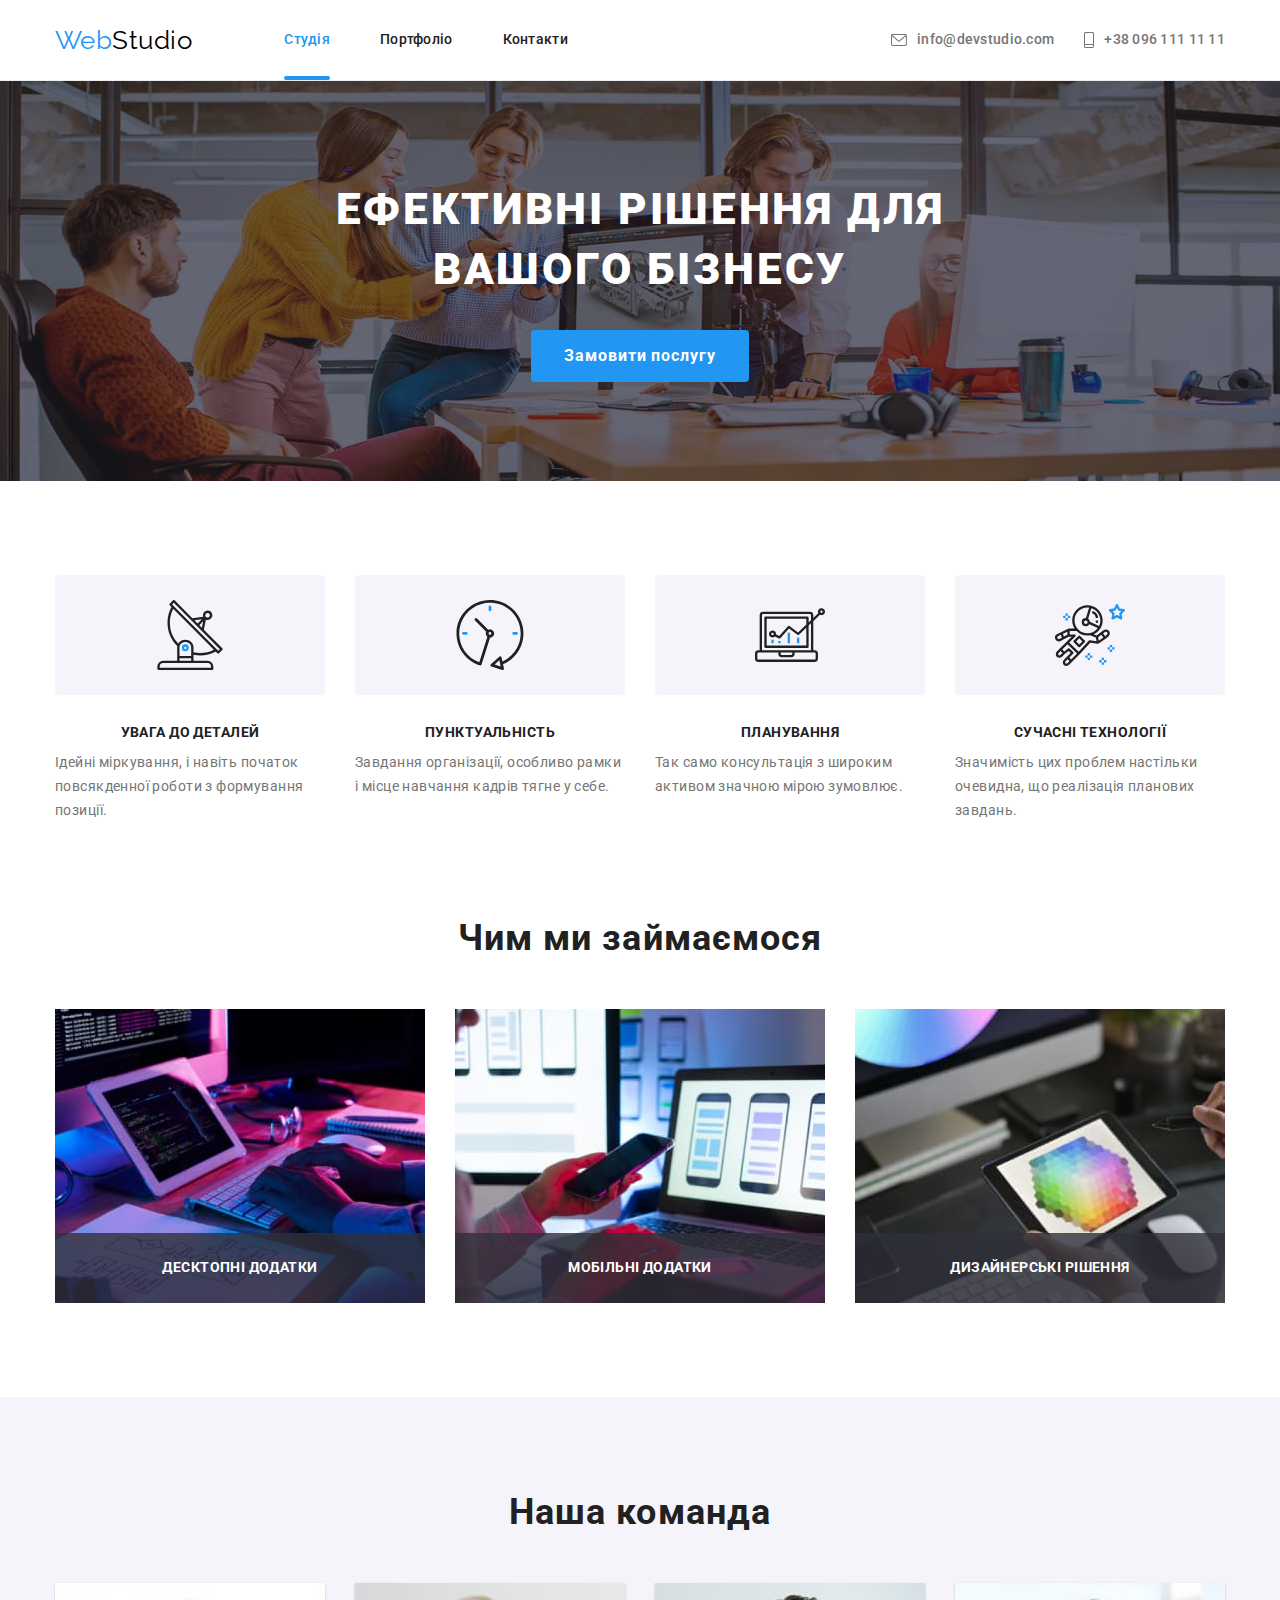
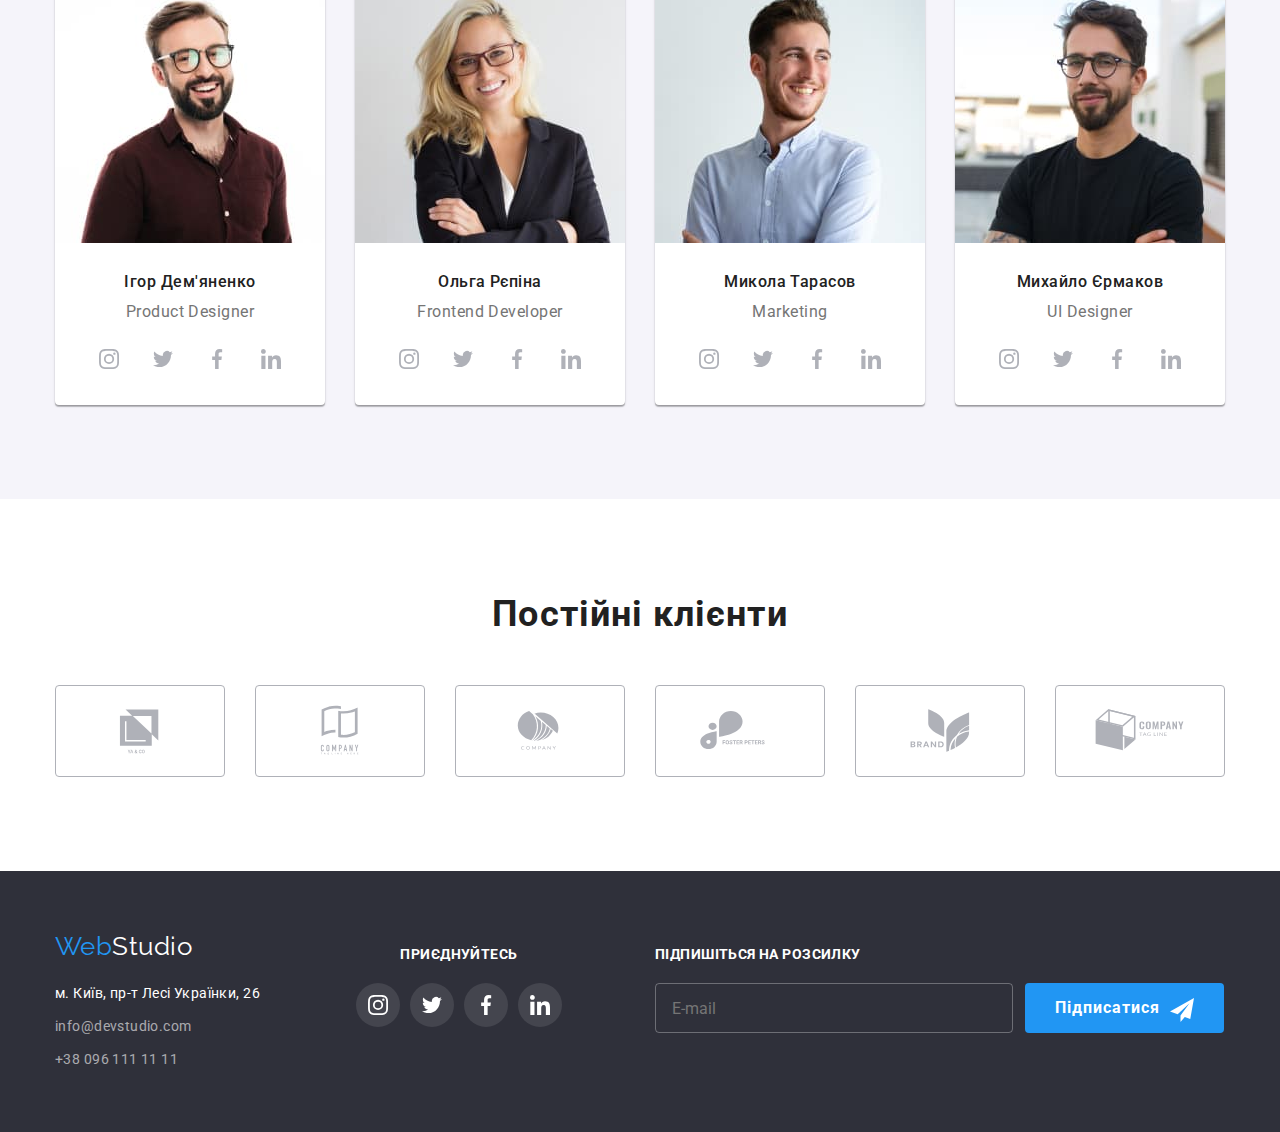
==== commit 618aac74: "adaptive" ====
--- a/index.html
+++ b/index.html
@@ -22,6 +22,10 @@
       <div class="container header__container">
         <nav class="header__left">
           <a href="#" class="logo">Web<span class="logo-text">Studio</span></a>
+
+          <svg class="header__menu--svg" width="40" height="40">
+            <use href="./images/sprite.svg#icon-menu"></use>
+          </svg>
           <ul class="nav-list">
             <li class="nav-list__item items">
               <a href="#" class="nav-list__link active">Студія</a>
@@ -53,6 +57,49 @@
           </li>
         </ul>
       </div>
+      <div class="burger-menu is-hidden">
+        <button type="button" class="burger-menu__btn">
+          <svg class="burger-menu__svg" width="18" height="18">
+            <use href="./images/sprite.svg#icon-close"></use>
+          </svg>
+        </button>
+        <ul class="menu-nav">
+          <li class="menu-nav__item">
+            <a href="" class="menu-nav__link menu-active">Студія</a>
+          </li>
+          <li class="menu-nav__item">
+            <a href="./portfolio.html" class="menu-nav__link">Портфоліо</a>
+          </li>
+          <li class="menu-nav__item">
+            <a href="" class="menu-nav__link">Контакти</a>
+          </li>
+        </ul>
+        <div>
+          <a href="tel:+380961111111" class="menu-contact__tel menu-link"
+            >+38 096 111 11 11</a
+          >
+          <a
+            href="mailto:info@devstudio.com"
+            class="menu-contact__email menu-link"
+          >
+            info@devstudio.com</a
+          >
+          <ul class="burger-menu__soc">
+            <li class="burger-menu__item">
+              <a href="" class="burger-menu__link">Instagram</a>
+            </li>
+            <li class="burger-menu__item">
+              <a href="" class="burger-menu__link">Twitter</a>
+            </li>
+            <li class="burger-menu__item">
+              <a href="" class="burger-menu__link">Facebook</a>
+            </li>
+            <li class="burger-menu__item">
+              <a href="" class="burger-menu__link">LinkedIn</a>
+            </li>
+          </ul>
+        </div>
+      </div>
     </header>
 
     <main>
@@ -125,27 +172,54 @@
           <h2 class="title">Чим ми займаємося</h2>
           <ul class="work-list">
             <li class="work-list__items">
-              <img
-                src="./images/keyboard.jpg"
-                alt="клавіатура і планшет"
-                width="370"
-              />
+              <picture>
+                <source
+                  srcset="./images/desktop/studio/img1-desktop.jpg 1x
+                ./images/desktop/studio/img1-desktop@2x.jpg 2x"
+                  media="(min-width:1200px)"
+                />
+                <img
+                  src="./images/desktop/studio/img1-desktop.jpg"
+                  alt="клавіатура і планшет"
+                  width="370"
+                />
+              </picture>
+
               <div class="container-work-fon">
                 <h3 class="work-fon-title">Десктопні додатки</h3>
               </div>
             </li>
             <li class="work-list__items">
-              <img
-                src="./images/phone.jpg"
-                alt="телефон і ноутбук"
-                width="370"
-              />
+              <picture>
+                <source
+                  srcset="./images/desktop/studio/img2-desktop.jpg 1x
+                ./images/desktop/studio/img2-desktop@2x.jpg 2x"
+                  media="(min-width:1200px)"
+                />
+                <img
+                  src="./images/desktop/studio/img2-desktop.jpg"
+                  alt="телефон і ноутбук"
+                  width="370"
+                />
+              </picture>
               <div class="container-work-fon">
                 <h3 class="work-fon-title">Мобільні додатки</h3>
               </div>
             </li>
             <li class="work-list__items">
-              <img src="./images/tablet.jpg" alt="планшет" width="370" />
+              <picture>
+                <source
+                  srcset="./images/desktop/studio/img3-desktop.jpg 1x
+                ./images/desktop/studio/img3-desktop@2x.jpg 2x"
+                  media="(min-width:1200px)"
+                />
+                <img
+                  src="./images/desktop/studio/img3-desktop.jpg"
+                  alt="планшет"
+                  width="370"
+                />
+              </picture>
+
               <div class="container-work-fon">
                 <h3 class="work-fon-title">Дизайнерські рішення</h3>
               </div>
@@ -158,12 +232,36 @@
           <h2 class="title">Наша команда</h2>
           <ul class="team-list">
             <li class="team-list__card">
-              <img
-                src="./images/team_card_1.jpg"
-                alt="чоловік на білому фоні"
-                width="270"
-                class="team-list__img"
-              />
+              <picture>
+                <source
+                  srcset="
+                    ./images/desktop/studio/ihordemianenko-desktop.jpg 1x,
+                    ./images/desktop/studio/ihordemianenko-desktop.jpg 2x
+                  "
+                  media="(min-width:1200px)"
+                />
+                <source
+                  srcset="
+                    ./images/tablet/studio/ihordemianenko-tablet.jpg    1x,
+                    ./images/tablet/studio/ihordemianenko-tablet@2x.jpg 2x
+                  "
+                  media="(min-width:768px)"
+                />
+                <source
+                  srcset="
+                    ./images/mob/studio/ihordemianenko-mob.jpg    1x,
+                    ./images/mob/studio/ihordemianenko-mob@2x.jpg 2x
+                  "
+                  media="(min-width:320px)"
+                />
+                <img
+                  src="./images/desktop/studio/ihordemianenko-desktop.jpg"
+                  alt="чоловік на білому фоні"
+                  width="450"
+                  class="team-list__img"
+                />
+              </picture>
+
               <div class="card">
                 <h3 class="card__name">Ігор Дем'яненко</h3>
                 <p class="card__profession">Product Designer</p>
@@ -200,12 +298,36 @@
               </div>
             </li>
             <li class="team-list__card">
-              <img
-                src="./images/team_card_2.jpg"
-                alt="жінка на сірому фоні "
-                width="270"
-                class="team-list__img"
-              />
+              <picture>
+                <source
+                  srcset="
+                    ./images/desktop/studio/olhariepina-desktop.jpg 1x,
+                    ./images/desktop/studio/olhariepina-desktop.jpg 2x
+                  "
+                  media="(min-width:1200px)"
+                />
+                <source
+                  srcset="
+                    ./images/tablet/studio/olhariepina-tablet.jpg    1x,
+                    ./images/tablet/studio/olhariepina-tablet@2x.jpg 2x
+                  "
+                  media="(min-width:768px)"
+                />
+                <source
+                  srcset="
+                    ./images/mob/studio/olhariepina-mob.jpg    1x,
+                    ./images/mob/studio/olhariepina-mob@2x.jpg 2x
+                  "
+                  media="(min-width:320px)"
+                />
+                <img
+                  src="./images/desktop/studio/olhariepina-desktop.jpg"
+                  alt="жінка на сірому фоні "
+                  width="450"
+                  class="team-list__img"
+                />
+              </picture>
+
               <div class="card">
                 <h3 class="card__name">Ольга Рєпіна</h3>
                 <p class="card__profession">Frontend Developer</p>
@@ -242,12 +364,35 @@
               </div>
             </li>
             <li class="team-list__card">
-              <img
-                src="./images/team_card_3.jpg"
-                alt="чоловік на сірому фоні"
-                width="270"
-                class="team-list__img"
-              />
+              <picture>
+                <source
+                  srcset="
+                    ./images/desktop/studio/mykolatarasov-desktop.jpg 1x,
+                    ./images/desktop/studio/mykolatarasov-desktop.jpg 2x
+                  "
+                  media="(min-width:1200px)"
+                />
+                <source
+                  srcset="
+                    ./images/tablet/studio/mykolatarasov-tablet.jpg    1x,
+                    ./images/tablet/studio/mykolatarasov-tablet@2x.jpg 2x
+                  "
+                  media="(min-width:768px)"
+                />
+                <source
+                  srcset="
+                    ./images/mob/studio/mykolatarasov-mob.jpg    1x,
+                    ./images/mob/studio/mykolatarasov-mob@2x.jpg 2x
+                  "
+                  media="(min-width:320px)"
+                />
+                <img
+                  src="./images/desktop/studio/mykolatarasov-desktop.jpg"
+                  alt="чоловік на сірому фоні"
+                  width="450"
+                  class="team-list__img"
+                />
+              </picture>
               <div class="card">
                 <h3 class="card__name">Микола Тарасов</h3>
                 <p class="card__profession">Marketing</p>
@@ -284,12 +429,35 @@
               </div>
             </li>
             <li class="team-list__card">
-              <img
-                src="./images/team_card_4.jpg"
-                alt="чоловік на вулиці"
-                width="270"
-                class="team-list__img"
-              />
+              <picture>
+                <source
+                  srcset="
+                    ./images/desktop/studio/mykhailoyermakov-desktop.jpg 1x,
+                    ./images/desktop/studio/mykhailoyermakov-desktop.jpg 2x
+                  "
+                  media="(min-width:1200px)"
+                />
+                <source
+                  srcset="
+                    ./images/tablet/studio/mykhailoyermakov-tablet.jpg    1x,
+                    ./images/tablet/studio/mykhailoyermakov-tablet@2x.jpg 2x
+                  "
+                  media="(min-width:768px)"
+                />
+                <source
+                  srcset="
+                    ./images/mob/studio/mykhailoyermakov-mob.jpg    1x,
+                    ./images/mob/studio/mykhailoyermakov-mob@2x.jpg 2x
+                  "
+                  media="(min-width:320px)"
+                />
+                <img
+                  src="./images/desktop/studio/mykhailoyermakov-desktop.jpg"
+                  alt="чоловік на вулиці"
+                  width="450"
+                  class="team-list__img"
+                />
+              </picture>
               <div class="card">
                 <h3 class="card__name">Михайло Єрмаков</h3>
                 <p class="card__profession">UI Designer</p>
@@ -472,7 +640,7 @@
             <use href="./images/sprite.svg#icon-close"></use>
           </svg>
         </button>
-        <b class="modal__text">Залиште свої дані, ми вам передзвонимо</b>
+        <h3 class="modal__text">Залиште свої дані, ми вам передзвонимо</h3>
         <form>
           <label class="modal-labels"
             >Ім'я
@@ -514,5 +682,6 @@
       </div>
     </div>
     <script src="./js/modal.js"></script>
+    <script src="./js/menu.js"></script>
   </body>
 </html>
--- a/css/main.min.css
+++ b/css/main.min.css
@@ -1 +1 @@
-:root{--main-color: #757575;--secondary-color: #212121;--tertiary-color: #ffffff;--hover-color: #2196f3;--background-color: #2f303a;--background-color-btn: #f5f4fa}*,*::before,*::after{box-sizing:border-box}h1,h2,h3,h4,p{margin-top:0;margin-bottom:0}ul{margin-top:0;margin-bottom:0;padding:0;list-style:none}body{color:var(--main-color);font-family:"Roboto",sans-serif;letter-spacing:.03em}.container{padding-left:15px;padding-right:15px;width:100%;margin-left:auto;margin-right:auto}@media screen and (min-width: 480px){.container{max-width:480px}}@media screen and (min-width: 768px){.container{max-width:768px}}@media screen and (min-width: 1200px){.container{max-width:1200px}}.section{padding-top:60px;padding-bottom:60px}@media screen and (min-width: 1200px){.section{padding-top:94px;padding-bottom:94px}}.title{margin-bottom:30px;font-weight:700;font-size:28px;line-height:1.17;text-align:center;letter-spacing:.03em;color:var(--secondary-color)}@media screen and (min-width: 1200px){.title{margin-top:0;margin-bottom:50px;font-size:36px;line-height:1,16}}.visually-hidden{position:absolute;white-space:nowrap;width:1px;height:1px;overflow:hidden;border:0;padding:0;clip:rect(0 0 0 0);clip-path:inset(50%);margin:-1px}.footer{background-color:var(--background-color);padding-top:60px;padding-bottom:60px}@media screen and (min-width: 1200px){.footer{padding-top:0;padding-bottom:0}}.footer-flex{display:flex;flex-direction:column;justify-content:center;align-items:center}@media screen and (min-width: 768px){.footer-flex{flex-direction:row;flex-wrap:wrap}}@media screen and (min-width: 1200px){.footer-flex{justify-content:flex-start}}.backdrop{position:fixed;z-index:1;top:0;left:0;width:100%;height:100%;padding-left:15px;padding-right:15px;background-color:rgba(0,0,0,.2);opacity:1;transition:opacity 250ms cubic-bezier(0.4, 0, 0.2, 1),visibility 250ms cubic-bezier(0.4, 0, 0.2, 1)}.is-hidden{opacity:0;visibility:hidden;pointer-events:none}.modal{padding:40px;position:absolute;top:50%;left:50%;width:calc(100% - 30px);max-width:450px;max-height:609px;background-color:#fff;border-radius:4px;transform:translate(-50%, -50%)}.modal__btn{position:absolute;top:8px;right:8px;display:flex;justify-content:center;align-items:center;width:30px;height:30px;background-color:#fff;border:1px solid rgba(0,0,0,.1);border-radius:50%;cursor:pointer}.modal__btn:focus{outline:rgba(0,0,0,0)}.modal__btn:hover>.modal__svg,.modal__btn:focus>.modal__svg{fill:#2196f3}.modal__svg{display:block;fill:#000;transition:fill 250ms cubic-bezier(0.4, 0, 0.2, 1)}.modal__text{display:flex;justify-content:center;margin-bottom:12px;font-weight:700;font-size:20px;line-height:1.15;letter-spacing:.03em;color:#212121}.modal-labels{position:relative;display:block;font-size:12px;line-height:1.16;letter-spacing:.01em}.modal-labels:focus-within>.modal-labels__input{border:1px solid #2196f3;outline:rgba(0,0,0,0)}.modal-labels:focus-within>.modal-labels__icon{fill:#2196f3}.modal-labels__icon{position:absolute;top:29px;left:12px;fill:#212121;transition:fill 250ms cubic-bezier(0.4, 0, 0.2, 1)}.modal-labels__input{padding-left:42px;display:block;width:100%;height:40px;margin-top:4px;margin-bottom:10px;border:1px solid rgba(33,33,33,.2);border-radius:4px;transition:border 250ms cubic-bezier(0.4, 0, 0.2, 1)}.modal-labels__textarea{display:block;width:100%;height:120px;margin-top:4px;margin-bottom:20px;padding:12px 16px;border:1px solid rgba(33,33,33,.2);border-radius:4px;transition:border 250ms cubic-bezier(0.4, 0, 0.2, 1)}.modal-labels:focus-within>.modal-labels__textarea{border:1px solid #2196f3;outline:rgba(0,0,0,0)}.modal-labels-checkbox{display:inline-flex;flex-wrap:wrap;margin-bottom:30px;font-size:14px;line-height:1.71;letter-spacing:.03em}.checkbox-icon{margin-right:8px;width:16px;height:15px;border:2px solid #212121;border-radius:2px;transition:background-color 250ms cubic-bezier(0.4, 0, 0.2, 1),background-image 250ms cubic-bezier(0.4, 0, 0.2, 1),border 250ms cubic-bezier(0.4, 0, 0.2, 1)}.modal-link{letter-spacing:.03em;color:#2196f3}.modal-checkbox{position:absolute;display:block;-webkit-appearance:none;-moz-appearance:none;appearance:none}.modal-checkbox:checked+.checkbox-icon{background-image:url(../images/icon-check.svg);background-repeat:no-repeat;width:16px;height:15px;background-color:#2196f3;border:2px solid rgba(0,0,0,0);border-radius:2px;background-size:11px 8px;background-origin:border-box;background-position:center}.modal-form-btn{display:block;margin-left:auto;margin-right:auto;padding:10px 52px;font-weight:700;font-size:16px;line-height:1.87;letter-spacing:.06em;color:#fff;background:#2196f3;box-shadow:0px 4px 4px rgba(0,0,0,.15);border-radius:4px;border-color:rgba(0,0,0,0);cursor:pointer}.logo{color:#2196f3;font-family:"Raleway";font-size:24px;line-height:1.16;text-decoration:none}@media screen and (min-width: 1200px){.logo{color:#2196f3;font-family:"Raleway";font-size:26px;line-height:1.19;text-decoration:none}}.logo-text{color:#000}.footer-logo-text{color:var(--tertiary-color)}.header{border-bottom:1px solid #ececec}.header__container{display:flex;align-items:center}.header__left{display:flex;align-items:center}.nav-list{display:flex;margin-left:93px}.nav-list__item+.items{margin-left:50px}.nav-list__link{display:block;position:relative;padding-top:32px;padding-bottom:32px}.nav-list__link.active{color:var(--hover-color)}.active::after{position:absolute;left:0;bottom:0;width:100%;height:4px;content:"";display:block;background-color:var(--hover-color);border-radius:2px}.nav-list__link{color:var(--secondary-color);font-weight:500;font-size:14px;line-height:1.14;letter-spacing:.02em;text-decoration:none;transition:color 250ms cubic-bezier(0.4, 0, 0.2, 1)}.nav-list__link:hover,.nav-list__link:focus{color:var(--hover-color)}.contact-list{display:flex;margin-left:auto}li+.contact-list__item{margin-left:50px}.contact-list__item{display:flex;justify-content:center;align-items:center}.contact-list__icon{margin-right:10px;fill:var(--main-color);transition:fill 250ms cubic-bezier(0.4, 0, 0.2, 1)}.contact-list__link{color:var(--main-color);font-weight:500;font-size:14px;line-height:1.14;letter-spacing:.02em;text-decoration:none;display:flex;align-items:center;transition:color 250ms cubic-bezier(0.4, 0, 0.2, 1)}.contact-list__link:hover,.contact-list__link:focus{color:var(--hover-color)}.contact-list__link:hover .contact-list__icon,.contact-list__link:focus .contact-list__icon{fill:var(--hover-color)}.hero{width:100%;height:400px;margin-left:auto;margin-right:auto;background-image:linear-gradient(rgba(47, 48, 58, 0.4), rgba(47, 48, 58, 0.4)),url("../images/hero-back.jpg");background-size:cover;background-repeat:no-repeat;background-position:center;display:flex;flex-direction:column;justify-content:center;align-items:center}.main-title{font-weight:900;font-size:26px;line-height:1.61;text-align:center;letter-spacing:.06em;text-transform:uppercase;color:#fff}@media screen and (min-width: 1200px){.main-title{font-size:44px;line-height:1.36;text-align:center;letter-spacing:.06em}}.btn{padding:10px 32px;margin-top:30px;margin-bottom:0;border:1px solid rgba(0,0,0,0);border-radius:4px;color:var(--tertiary-color);background-color:#2196f3;font-weight:700;font-size:16px;line-height:1.87;text-align:center;letter-spacing:.06em;cursor:pointer}.image-svg{width:100%;height:120px;background:#f5f4fa;display:flex;justify-content:center;align-items:center;border-radius:4px}.main-list{width:100%;display:flex;flex-wrap:wrap;gap:30px}.main-list__items{width:100%}@media screen and (min-width: 768px){.main-list__items{max-width:calc((100% - 30px)/2)}}@media screen and (min-width: 1200px){.main-list__items{max-width:calc((100% - 90px)/4)}}.main-item-svg{width:70px;height:70px}.main-list__title{margin-top:30px;color:var(--secondary-color);font-weight:700;font-size:14px;line-height:1.14;letter-spacing:.03em;text-transform:uppercase;text-align:center}.main-list__text{margin-top:10px;margin-bottom:0;font-size:14px;line-height:1.71;letter-spacing:.03em}.section{padding-top:94px;padding-bottom:94px}.section.section--bottom{padding-top:0px}@media screen and (max-width: 1199px){.section.section--bottom{display:none}}.work-list{display:flex}img{display:block}li+.work-list__items{margin-left:30px}.work-list__items{position:relative}.container-work-fon{position:absolute;left:0;bottom:0;display:flex;justify-content:center;align-items:center;padding:10px;width:100%;height:70px;background-color:rgba(47,48,58,.8)}.work-fon-title{font-weight:700;font-size:14px;line-height:1.14;letter-spacing:.03em;text-transform:uppercase;color:#fff}.team{background-color:#f5f4fa}.team-list{width:100%;display:flex;flex-wrap:wrap;gap:30px}.team-list__img{width:100%}.team-list__card{width:100%;text-align:center;background-color:#fff;box-shadow:0px 1px 3px rgba(0,0,0,.12),0px 1px 1px rgba(0,0,0,.14),0px 2px 1px rgba(0,0,0,.2);border-radius:0px 0px 4px 4px}@media screen and (min-width: 768px){.team-list__card{max-width:calc((100% - 30px)/2)}}@media screen and (min-width: 1200px){.team-list__card{max-width:calc((100% - 90px)/4)}}.card{text-align:center;padding-top:30px;padding-bottom:30px}.card__name{color:var(--secondary-color);font-weight:500;font-size:16px;line-height:1.18;letter-spacing:.03em}.card__profession{margin-top:10px;margin-bottom:0;line-height:19px;letter-spacing:.03em}.card-list{display:flex;justify-content:center;margin-top:16px}.card-list__link{display:flex;width:44px;height:44px;border-radius:50%;background-color:#fff;justify-content:center;align-items:center;transition:background-color 250ms cubic-bezier(0.4, 0, 0.2, 1)}.card-list__link:hover,.card-list__link:focus{background-color:#2196f3}li.card-list__items+.card-list__items{margin-left:10px}.card-list__svg{width:20px;height:20px;fill:#afb1b8;transition:fill 250ms cubic-bezier(0.4, 0, 0.2, 1)}.card-list__link:hover .card-list__svg,.card-list__link:focus .card-list__svg{fill:#fff}.brand-list{width:100%;display:flex;flex-wrap:wrap;gap:30px}.brand-list__item{width:calc((100% - 30px)/2)}@media screen and (min-width: 768px){.brand-list__item{max-width:calc((100% - 60px)/3)}}@media screen and (min-width: 1200px){.brand-list__item{max-width:calc((100% - 150px)/6)}}.brand-list__link{width:100%;height:92px;display:flex;border:1px solid #afb1b8;border-radius:4px;justify-content:center;align-items:center;transition:border-color 250ms cubic-bezier(0.4, 0, 0.2, 1)}.brand-list__link:hover,.brand-list__link:focus{border-color:var(--hover-color)}.brand-list__svg{width:100px;height:60px;fill:#afb1b8;transition:fill 250ms cubic-bezier(0.4, 0, 0.2, 1)}.brand-list__link:hover .brand-list__svg,.brand-list__link:focus .brand-list__svg{fill:var(--hover-color)}.footer-cont{text-align:center}@media screen and (min-width: 768px){.footer-cont{margin-bottom:60px}}@media screen and (min-width: 1200px){.footer-cont{text-align:start;margin-bottom:0;padding-top:60px;padding-bottom:60px}}.footer-all{margin-top:20px}@media screen and (min-width: 1200px){.footer-all{width:231px}}.address{color:var(--tertiary-color);font-style:normal;font-size:14px;line-height:1.71;letter-spacing:.03em;text-decoration:none;transition:color 250ms cubic-bezier(0.4, 0, 0.2, 1)}.address:hover,.address:focus{color:var(--hover-color)}.footer-list:not(:last-child){margin-top:0;margin-bottom:8px}@media screen and (min-width: 1200px){.footer-list:not(:last-child){margin-bottom:9px}}.footer-link{color:rgba(255,255,255,.6);font-style:normal;font-size:14px;line-height:1.71;letter-spacing:.03em;text-decoration:none;transition:color 250ms cubic-bezier(0.4, 0, 0.2, 1)}.footer-link:hover,.footer-link:focus{color:var(--hover-color)}.social{text-align:center;margin-top:60px;margin-bottom:0}@media screen and (min-width: 768px){.social{margin-left:165px;margin-top:0;margin-bottom:102px}}@media screen and (min-width: 1200px){.social{margin-left:70px;margin-bottom:0;padding-top:72px;padding-bottom:100px}}.social-title{font-weight:700;font-size:14px;line-height:1.14;letter-spacing:.03em;text-transform:uppercase;color:#fff}.social__list{margin-top:20px;display:flex;gap:10px}.social__link{width:44px;height:44px;background-color:rgba(255,255,255,.1);border-radius:50%;display:flex;justify-content:center;align-items:center;transition:background-color 250ms cubic-bezier(0.4, 0, 0.2, 1)}.social__link:hover,.social__link:focus{background-color:#2196f3}.social__svg{width:20px;height:20px;fill:#fff}.footer-conteiner-form{width:100%;max-width:450px;margin-top:60px}@media screen and (min-width: 768px){.footer-conteiner-form{margin-top:0}}@media screen and (min-width: 1200px){.footer-conteiner-form{margin-left:93px;max-width:570px;padding-top:72px;padding-bottom:94px}}.footer-form{text-align:center}@media screen and (min-width: 1200px){.footer-form{text-align:start}}.footer-form-label{display:block;margin-bottom:20px;font-weight:700;font-size:14px;line-height:1.14;letter-spacing:.03em;text-transform:uppercase;color:#fff}.footer-container-input{display:flex;flex-direction:column;align-items:center}@media screen and (min-width: 1200px){.footer-container-input{flex-direction:row}}.footer-form-input{margin-top:0;margin-bottom:20px;width:100%;height:50px;padding:15px 16px;background-color:rgba(0,0,0,0);border:1px solid rgba(255,255,255,.3);border-radius:4px;color:#fff}@media screen and (min-width: 1200px){.footer-form-input{width:358px;margin-right:12px;margin-bottom:0}}.footer-form-btn{padding:10px 62px 10px 28px;display:flex;align-items:center;text-align:center;position:relative;height:50px;font-weight:700;font-size:16px;line-height:1.87;letter-spacing:.06em;background:#2196f3;border-radius:4px;border-color:rgba(0,0,0,0);color:#fff;cursor:pointer}.footer-btn-svg{position:absolute;top:13px;right:28px}.filter{margin-bottom:50px;display:flex;justify-content:center}li+.filter__iteam{margin-left:8px}.filter__btn{border:1px solid rgba(0,0,0,0);border-radius:4px;padding:5px 21px;color:var(--secondary-color);background-color:var(--background-color-btn);font-weight:500;font-size:16px;line-height:1.62;text-align:center;letter-spacing:.03em;cursor:pointer;transition:background-color 250ms cubic-bezier(0.4, 0, 0.2, 1),color 250ms cubic-bezier(0.4, 0, 0.2, 1)}.filter__btn:hover,.filter__btn:focus{color:var(--tertiary-color);background-color:var(--hover-color)}.portfolio-list{display:flex;flex-wrap:wrap;gap:30px}.portfolio-list__link{display:block;text-decoration:none;transition:box-shadow 250ms cubic-bezier(0.4, 0, 0.2, 1)}.portfolio-list__link:hover,.portfolio-list__link:focus{box-shadow:0px 1px 1px rgba(0,0,0,.12),0px 4px 4px rgba(0,0,0,.06),1px 4px 6px rgba(0,0,0,.16);outline:0}.portfolio-card{position:relative;overflow:hidden}.portfolio-card__box{position:absolute;top:0;left:0;width:100%;height:100%;background-color:rgba(33,150,243,.9);transform:translateY(100%);transition:transform 250ms cubic-bezier(0.4, 0, 0.2, 1);display:flex;justify-content:center;align-items:center;padding-left:24px;padding-right:24px}.portfolio-list__link:hover .portfolio-card__box,.portfolio-list__link:focus .portfolio-card__box{transform:translateY(0)}.portfolio-card__text{font-size:18px;line-height:1.6;letter-spacing:.03em;color:#fff}.portfolio-work{padding:20px 24px;align-items:center;border-top:0;border-bottom:1px solid #eee;border-left:1px solid #eee;border-right:1px solid #eee}.portfolio-work__title{color:var(--secondary-color);font-weight:700;font-size:18px;line-height:2;letter-spacing:.06em}.portfolio-work__text{color:#757575;margin-top:4px;font-size:16px;line-height:1.87;letter-spacing:.03em}/*# sourceMappingURL=main.min.css.map */+:root{--main-color: #757575;--secondary-color: #212121;--tertiary-color: #ffffff;--hover-color: #2196f3;--background-color: #2f303a;--background-color-btn: #f5f4fa}*,*::before,*::after{box-sizing:border-box}h1,h2,h3,h4,p{margin-top:0;margin-bottom:0}ul{margin-top:0;margin-bottom:0;padding:0;list-style:none}body{color:var(--main-color);font-family:"Roboto",sans-serif;letter-spacing:.03em}.container{padding-left:15px;padding-right:15px;width:100%;margin-left:auto;margin-right:auto}@media screen and (min-width: 480px){.container{max-width:480px}}@media screen and (min-width: 768px){.container{max-width:768px}}@media screen and (min-width: 1200px){.container{max-width:1200px}}.section{padding-top:60px;padding-bottom:60px}@media screen and (min-width: 1200px){.section{padding-top:94px;padding-bottom:94px}}.title{margin-bottom:30px;font-weight:700;font-size:28px;line-height:1.17;text-align:center;letter-spacing:.03em;color:var(--secondary-color)}@media screen and (min-width: 1200px){.title{margin-top:0;margin-bottom:50px;font-size:36px;line-height:1,16}}.visually-hidden{position:absolute;white-space:nowrap;width:1px;height:1px;overflow:hidden;border:0;padding:0;clip:rect(0 0 0 0);clip-path:inset(50%);margin:-1px}.portfolio-section{padding-top:60px;padding-bottom:60px}@media screen and (min-width: 1200px){.portfolio-section{padding-top:94px;padding-bottom:94px}}.footer{background-color:var(--background-color);padding-top:60px;padding-bottom:60px}@media screen and (min-width: 1200px){.footer{padding-top:0;padding-bottom:0}}.footer-flex{display:flex;flex-direction:column;justify-content:center;align-items:center}@media screen and (min-width: 768px){.footer-flex{flex-direction:row;flex-wrap:wrap}}@media screen and (min-width: 1200px){.footer-flex{justify-content:flex-start}}.backdrop{position:fixed;z-index:1;top:0;left:0;width:100%;height:100%;padding-left:15px;padding-right:15px;background-color:rgba(0,0,0,.2);opacity:1;transition:opacity 250ms cubic-bezier(0.4, 0, 0.2, 1),visibility 250ms cubic-bezier(0.4, 0, 0.2, 1)}.is-hidden{opacity:0;visibility:hidden;pointer-events:none}.modal{padding:40px;position:absolute;top:50%;left:50%;width:calc(100% - 30px);max-width:450px;height:100%;background-color:#fff;border-radius:4px;transform:translate(-50%, -50%)}@media screen and (min-width: 480px){.modal{max-height:609px}}@media screen and (min-width: 1200px){.modal{max-width:528px;min-height:581px}}.modal__btn{position:absolute;top:8px;right:8px;display:flex;justify-content:center;align-items:center;width:30px;height:30px;background-color:#fff;border:1px solid rgba(0,0,0,.1);border-radius:50%;cursor:pointer}.modal__btn:focus{outline:rgba(0,0,0,0)}.modal__btn:hover>.modal__svg,.modal__btn:focus>.modal__svg{fill:#2196f3}.modal__svg{display:block;fill:#000;transition:fill 250ms cubic-bezier(0.4, 0, 0.2, 1)}.modal__text{text-align:center;margin-bottom:12px;font-weight:700;font-size:20px;line-height:1.15;letter-spacing:.03em;color:#212121}.modal-labels{position:relative;display:block;font-size:12px;line-height:1.16;letter-spacing:.01em}.modal-labels:focus-within>.modal-labels__input{border:1px solid #2196f3;outline:rgba(0,0,0,0)}.modal-labels:focus-within>.modal-labels__icon{fill:#2196f3}.modal-labels__icon{position:absolute;top:29px;left:12px;fill:#212121;transition:fill 250ms cubic-bezier(0.4, 0, 0.2, 1)}.modal-labels__input{padding-left:42px;display:block;width:100%;height:40px;margin-top:4px;margin-bottom:10px;border:1px solid rgba(33,33,33,.2);border-radius:4px;transition:border 250ms cubic-bezier(0.4, 0, 0.2, 1)}.modal-labels__textarea{display:block;width:100%;height:120px;margin-top:4px;margin-bottom:20px;padding:12px 16px;border:1px solid rgba(33,33,33,.2);border-radius:4px;transition:border 250ms cubic-bezier(0.4, 0, 0.2, 1)}.modal-labels:focus-within>.modal-labels__textarea{border:1px solid #2196f3;outline:rgba(0,0,0,0)}.modal-labels-checkbox{display:inline-block;margin-bottom:30px;font-size:14px;line-height:1.71;letter-spacing:.03em}.checkbox-icon{display:inline-block;position:relative;bottom:-2px;margin-right:8px;width:16px;height:15px;border:2px solid #212121;border-radius:2px;transition:background-color 250ms cubic-bezier(0.4, 0, 0.2, 1),background-image 250ms cubic-bezier(0.4, 0, 0.2, 1),border 250ms cubic-bezier(0.4, 0, 0.2, 1)}.modal-link{letter-spacing:.03em;color:#2196f3}.modal-checkbox{position:absolute;display:block;-webkit-appearance:none;-moz-appearance:none;appearance:none}.modal-checkbox:checked+.checkbox-icon{background-image:url(../images/icon-check.svg);background-repeat:no-repeat;width:16px;height:15px;background-color:#2196f3;border:2px solid rgba(0,0,0,0);border-radius:2px;background-size:11px 8px;background-origin:border-box;background-position:center}.modal-form-btn{display:block;margin-left:auto;margin-right:auto;padding:10px 52px;font-weight:700;font-size:16px;line-height:1.87;letter-spacing:.06em;color:#fff;background:#2196f3;box-shadow:0px 4px 4px rgba(0,0,0,.15);border-radius:4px;border-color:rgba(0,0,0,0);cursor:pointer}.logo{color:#2196f3;font-family:"Raleway";font-size:24px;line-height:1.16;text-decoration:none;padding-top:16px;padding-bottom:16px}@media screen and (min-width: 768px){.logo{color:#2196f3;font-family:"Raleway";font-size:24px;line-height:1.16;text-decoration:none;padding-top:0;padding-bottom:0}}@media screen and (min-width: 1200px){.logo{color:#2196f3;font-family:"Raleway";font-size:26px;line-height:1.19;text-decoration:none;padding-top:0;padding-bottom:0}}.logo-text{color:#000}.footer-logo-text{color:var(--tertiary-color)}.header{border-bottom:1px solid #ececec}.header__container{display:flex;align-items:center}.header__menu--svg{margin-left:auto;fill:#000}@media screen and (min-width: 768px){.header__menu--svg{display:none}}.no-scroll{overflow:hidden}.header__left{display:flex;align-items:center}@media screen and (max-width: 767px){.header__left{width:100%}}.nav-list{display:none}@media screen and (min-width: 768px){.nav-list{display:flex;margin-left:87px}}@media screen and (min-width: 1200px){.nav-list{margin-left:92px}}.nav-list__item+.items{margin-left:50px}.nav-list__link{display:block;position:relative;padding-top:32px;padding-bottom:32px}.nav-list__link.active{color:var(--hover-color)}.active::after{position:absolute;left:0;bottom:0;width:100%;height:4px;content:"";display:block;background-color:var(--hover-color);border-radius:2px}.nav-list__link{color:var(--secondary-color);font-weight:500;font-size:14px;line-height:1.14;letter-spacing:.02em;text-decoration:none;transition:color 250ms cubic-bezier(0.4, 0, 0.2, 1)}.nav-list__link:hover,.nav-list__link:focus{color:var(--hover-color)}.contact-list{display:none;margin-left:auto}@media screen and (min-width: 768px){.contact-list{display:flex;flex-direction:column}}@media screen and (min-width: 1200px){.contact-list{flex-direction:row}}@media screen and (min-width: 1200px){.contact-list__item{display:flex;justify-content:center;align-items:center}}.contact-list__item:not(:last-child){padding-bottom:10px}@media screen and (min-width: 1200px){.contact-list__item:not(:last-child){padding-bottom:0;margin-right:30px}}.contact-list__icon{margin-right:10px;fill:var(--main-color);transition:fill 250ms cubic-bezier(0.4, 0, 0.2, 1)}.contact-list__link{color:var(--main-color);font-weight:500;font-size:14px;line-height:1.14;letter-spacing:.02em;text-decoration:none;display:flex;align-items:center;transition:color 250ms cubic-bezier(0.4, 0, 0.2, 1)}.contact-list__link:hover,.contact-list__link:focus{color:var(--hover-color)}.contact-list__link:hover .contact-list__icon,.contact-list__link:focus .contact-list__icon{fill:var(--hover-color)}.burger-menu{position:fixed;top:0;left:0;background-color:#fff;width:100vw;height:100vh;padding:48px 0 48px 40px;height:100%;display:flex;flex-direction:column;justify-content:space-between;overflow:auto;z-index:3;transition:opacity 250ms cubic-bezier(0.4, 0, 0.2, 1),visibility 250ms cubic-bezier(0.4, 0, 0.2, 1)}.burger-menu__btn{position:absolute;top:10px;right:15px;display:flex;align-items:center;justify-content:center;background-color:rgba(0,0,0,0);border-color:rgba(0,0,0,0);width:40px;height:40px;cursor:pointer;transition:fill 250ms cubic-bezier(0.4, 0, 0.2, 1)}.burger-menu__btn:hover,.burger-menu__btn:focus{fill:var(--hover-color);outline:rgba(0,0,0,0)}.menu-nav__item:not(:last-child){margin-bottom:32px}.menu-nav__link{text-decoration:none;font-weight:500;font-size:40px;line-height:1.17;letter-spacing:.02em;color:#212121;transition:color 250ms cubic-bezier(0.4, 0, 0.2, 1)}.menu-nav__link:hover,.menu-nav__link:focus{color:var(--hover-color);outline:rgba(0,0,0,0)}.menu-active{color:var(--hover-color)}.menu-link{display:block;text-decoration:none;font-weight:500}.menu-contact__tel{padding-bottom:32px;font-size:30px;line-height:1.17;letter-spacing:.02em;color:#2196f3}.menu-contact__email{margin-bottom:64px;font-size:24px;line-height:1.16;letter-spacing:.02em;color:#757575}.burger-menu__soc{display:flex;flex-wrap:wrap;gap:10px}.burger-menu__item:not(:last-child){border-right:1px solid rgba(33,33,33,.2);padding-right:10px}.burger-menu__link{text-decoration:none;font-weight:500;font-size:18px;line-height:1.22;letter-spacing:.02em;color:#2196f3}.hero{width:100%;height:400px;margin-left:auto;margin-right:auto;background-image:linear-gradient(rgba(47, 48, 58, 0.4), rgba(47, 48, 58, 0.4)),url("../images/mob/studio/header-mob.jpg");background-size:100vw 100%;background-repeat:no-repeat;background-position:center;display:flex;flex-direction:column;justify-content:center;align-items:center}@media(min-device-pixel-ratio: 2),(min-resolution: 192dpi),(min-resolution: 2dppx){.hero{background-image:linear-gradient(rgba(47, 48, 58, 0.4), rgba(47, 48, 58, 0.4)),url("../images/mob/studio/header-mob@2x.jpg")}}@media screen and (min-width: 768px){.hero{background-image:linear-gradient(rgba(47, 48, 58, 0.4), rgba(47, 48, 58, 0.4)),url("../images/tablet/studio/header-tablet.jpg")}}@media screen and (min-width: 768px)and (min-device-pixel-ratio: 2),screen and (min-width: 768px)and (min-resolution: 192dpi),screen and (min-width: 768px)and (min-resolution: 2dppx){.hero{background-image:linear-gradient(rgba(47, 48, 58, 0.4), rgba(47, 48, 58, 0.4)),url("../images/tablet/studio/header-tablet@2x.jpg")}}@media screen and (min-width: 1200px){.hero{background-image:linear-gradient(rgba(47, 48, 58, 0.4), rgba(47, 48, 58, 0.4)),url("../images/desktop/studio/header-desktop.jpg")}}@media screen and (min-width: 1200px)and (min-device-pixel-ratio: 2),screen and (min-width: 1200px)and (min-resolution: 192dpi),screen and (min-width: 1200px)and (min-resolution: 2dppx){.hero{background-image:linear-gradient(rgba(47, 48, 58, 0.4), rgba(47, 48, 58, 0.4)),url("../images/desktop/studio/header-desktop@2x.jpg")}}.main-title{font-weight:900;font-size:22px;line-height:1.61;text-align:center;letter-spacing:.06em;text-transform:uppercase;color:#fff}@media screen and (min-width: 480px){.main-title{font-size:26px}}@media screen and (min-width: 1200px){.main-title{font-size:44px;line-height:1.36;text-align:center;letter-spacing:.06em}}.btn{padding:8px 30px;margin-top:30px;margin-bottom:0;border:1px solid rgba(0,0,0,0);border-radius:4px;color:var(--tertiary-color);background-color:#2196f3;font-weight:700;font-size:14px;line-height:1.87;text-align:center;letter-spacing:.06em;cursor:pointer}@media screen and (min-width: 480px){.btn{padding:10px 32px;font-size:16px}}.image-svg{width:100%;height:120px;background:#f5f4fa;display:flex;justify-content:center;align-items:center;border-radius:4px}.main-list{width:100%;display:flex;flex-wrap:wrap;gap:30px}.main-list__items{width:100%}@media screen and (min-width: 768px){.main-list__items{max-width:calc((100% - 30px)/2)}}@media screen and (min-width: 1200px){.main-list__items{max-width:calc((100% - 90px)/4)}}.main-item-svg{width:70px;height:70px}.main-list__title{margin-top:30px;color:var(--secondary-color);font-weight:700;font-size:14px;line-height:1.14;letter-spacing:.03em;text-transform:uppercase;text-align:center}.main-list__text{margin-top:10px;margin-bottom:0;font-size:14px;line-height:1.71;letter-spacing:.03em}.section{padding-top:94px;padding-bottom:94px}.section.section--bottom{padding-top:0px}@media screen and (max-width: 1199px){.section.section--bottom{display:none}}.work-list{display:flex}img{display:block}li+.work-list__items{margin-left:30px}.work-list__items{position:relative}.container-work-fon{position:absolute;left:0;bottom:0;display:flex;justify-content:center;align-items:center;padding:10px;width:100%;height:70px;background-color:rgba(47,48,58,.8)}.work-fon-title{font-weight:700;font-size:14px;line-height:1.14;letter-spacing:.03em;text-transform:uppercase;color:#fff}.team{background-color:#f5f4fa}.team-list{width:100%;display:flex;flex-wrap:wrap;gap:30px}.team-list__img{width:100%}.team-list__card{width:100%;text-align:center;background-color:#fff;box-shadow:0px 1px 3px rgba(0,0,0,.12),0px 1px 1px rgba(0,0,0,.14),0px 2px 1px rgba(0,0,0,.2);border-radius:0px 0px 4px 4px}@media screen and (min-width: 768px){.team-list__card{max-width:calc((100% - 30px)/2)}}@media screen and (min-width: 1200px){.team-list__card{max-width:calc((100% - 90px)/4)}}.card{text-align:center;padding-top:30px;padding-bottom:24px}@media screen and (min-width: 1200px){.card{padding-bottom:24px}}.card__name{color:var(--secondary-color);font-weight:500;font-size:16px;line-height:1.18;letter-spacing:.03em}.card__profession{margin-top:10px;margin-bottom:0;line-height:19px;letter-spacing:.03em}.card-list{display:flex;justify-content:center;margin-top:16px}.card-list__link{display:flex;width:44px;height:44px;border-radius:50%;background-color:#fff;justify-content:center;align-items:center;transition:background-color 250ms cubic-bezier(0.4, 0, 0.2, 1)}.card-list__link:hover,.card-list__link:focus{background-color:#2196f3}li.card-list__items+.card-list__items{margin-left:10px}.card-list__svg{width:20px;height:20px;fill:#afb1b8;transition:fill 250ms cubic-bezier(0.4, 0, 0.2, 1)}.card-list__link:hover .card-list__svg,.card-list__link:focus .card-list__svg{fill:#fff}.brand-list{width:100%;display:flex;flex-wrap:wrap;gap:30px}.brand-list__item{width:calc((100% - 30px)/2)}@media screen and (min-width: 768px){.brand-list__item{max-width:calc((100% - 60px)/3)}}@media screen and (min-width: 1200px){.brand-list__item{max-width:calc((100% - 150px)/6)}}.brand-list__link{width:100%;height:92px;display:flex;border:1px solid #afb1b8;border-radius:4px;justify-content:center;align-items:center;transition:border-color 250ms cubic-bezier(0.4, 0, 0.2, 1)}.brand-list__link:hover,.brand-list__link:focus{border-color:var(--hover-color)}.brand-list__svg{width:100px;height:60px;fill:#afb1b8;transition:fill 250ms cubic-bezier(0.4, 0, 0.2, 1)}.brand-list__link:hover .brand-list__svg,.brand-list__link:focus .brand-list__svg{fill:var(--hover-color)}.footer-cont{text-align:center}@media screen and (min-width: 768px){.footer-cont{margin-bottom:60px}}@media screen and (min-width: 1200px){.footer-cont{text-align:start;margin-bottom:0;padding-top:60px;padding-bottom:60px}}.footer-all{margin-top:20px}@media screen and (min-width: 1200px){.footer-all{width:231px}}.address{color:var(--tertiary-color);font-style:normal;font-size:14px;line-height:1.71;letter-spacing:.03em;text-decoration:none;transition:color 250ms cubic-bezier(0.4, 0, 0.2, 1)}.address:hover,.address:focus{color:var(--hover-color)}.footer-list:not(:last-child){margin-top:0;margin-bottom:8px}@media screen and (min-width: 1200px){.footer-list:not(:last-child){margin-bottom:9px}}.footer-link{color:rgba(255,255,255,.6);font-style:normal;font-size:14px;line-height:1.71;letter-spacing:.03em;text-decoration:none;transition:color 250ms cubic-bezier(0.4, 0, 0.2, 1)}.footer-link:hover,.footer-link:focus{color:var(--hover-color)}.social{text-align:center;margin-top:60px;margin-bottom:0}@media screen and (min-width: 768px){.social{margin-left:165px;margin-top:0;margin-bottom:102px}}@media screen and (min-width: 1200px){.social{margin-left:70px;margin-bottom:0;padding-top:72px;padding-bottom:100px}}.social-title{font-weight:700;font-size:14px;line-height:1.14;letter-spacing:.03em;text-transform:uppercase;color:#fff}.social__list{margin-top:20px;display:flex;gap:10px}.social__link{width:44px;height:44px;background-color:rgba(255,255,255,.1);border-radius:50%;display:flex;justify-content:center;align-items:center;transition:background-color 250ms cubic-bezier(0.4, 0, 0.2, 1)}.social__link:hover,.social__link:focus{background-color:#2196f3}.social__svg{width:20px;height:20px;fill:#fff}.footer-conteiner-form{width:100%;max-width:450px;margin-top:60px}@media screen and (min-width: 768px){.footer-conteiner-form{margin-top:0}}@media screen and (min-width: 1200px){.footer-conteiner-form{margin-left:93px;max-width:570px;padding-top:72px;padding-bottom:94px}}.footer-form{text-align:center}@media screen and (min-width: 1200px){.footer-form{text-align:start}}.footer-form-label{display:block;margin-bottom:20px;font-weight:700;font-size:14px;line-height:1.14;letter-spacing:.03em;text-transform:uppercase;color:#fff}.footer-container-input{display:flex;flex-direction:column;align-items:center}@media screen and (min-width: 1200px){.footer-container-input{flex-direction:row}}.footer-form-input{margin-top:0;margin-bottom:20px;width:100%;height:50px;padding:15px 16px;background-color:rgba(0,0,0,0);border:1px solid rgba(255,255,255,.3);border-radius:4px;color:#fff}@media screen and (min-width: 1200px){.footer-form-input{width:358px;margin-right:12px;margin-bottom:0}}.footer-form-btn{padding:10px 62px 10px 28px;display:flex;align-items:center;text-align:center;position:relative;height:50px;font-weight:700;font-size:16px;line-height:1.87;letter-spacing:.06em;background:#2196f3;border-radius:4px;border-color:rgba(0,0,0,0);color:#fff;cursor:pointer}.footer-btn-svg{position:absolute;top:13px;right:28px}.filter{margin-bottom:40px;display:flex;flex-wrap:wrap;gap:8px}@media screen and (max-width: 767px){.filter{max-width:340px}}@media screen and (min-width: 768px){.filter{justify-content:center}}@media screen and (min-width: 1200px){.filter{margin-bottom:50px}}.filter__btn{border:1px solid rgba(0,0,0,0);border-radius:4px;padding:6px 22px;color:var(--secondary-color);background-color:var(--background-color-btn);font-weight:500;font-size:16px;line-height:1.62;text-align:center;letter-spacing:.03em;cursor:pointer;transition:background-color 250ms cubic-bezier(0.4, 0, 0.2, 1),color 250ms cubic-bezier(0.4, 0, 0.2, 1)}.filter__btn:hover,.filter__btn:focus{color:var(--tertiary-color);background-color:var(--hover-color)}.btn-left{padding:6px 25px}@media screen and (max-width: 767px){.filter__btn--top{margin-bottom:15px}}.portfolio-list{width:100%;display:flex;flex-wrap:wrap;gap:30px}.portfolio-list__item{width:100%;max-width:450px}@media screen and (min-width: 768px){.portfolio-list__item{max-width:354px}}@media screen and (min-width: 1200px){.portfolio-list__item{max-width:370px}}.portfolio-list__link{width:100%;display:flex;flex-direction:column;height:100%;text-decoration:none;transition:box-shadow 250ms cubic-bezier(0.4, 0, 0.2, 1)}.portfolio-list__link:hover,.portfolio-list__link:focus{box-shadow:0px 1px 1px rgba(0,0,0,.12),0px 4px 4px rgba(0,0,0,.06),1px 4px 6px rgba(0,0,0,.16);outline:0}.portfolio-list__img{width:100%}.portfolio-card{position:relative;overflow:hidden}.portfolio-card__box{position:absolute;top:0;left:0;width:100%;height:100%;background-color:rgba(33,150,243,.9);transform:translateY(100%);transition:transform 250ms cubic-bezier(0.4, 0, 0.2, 1);display:flex;justify-content:center;align-items:center;padding-left:24px;padding-right:24px}.portfolio-list__link:hover .portfolio-card__box,.portfolio-list__link:focus .portfolio-card__box{transform:translateY(0)}.portfolio-card__text{font-size:18px;line-height:1.6;letter-spacing:.03em;color:#fff}.portfolio-work{flex-grow:1;padding:20px 24px;align-items:center;border-top:0;border-bottom:1px solid #eee;border-left:1px solid #eee;border-right:1px solid #eee}.portfolio-work__title{color:var(--secondary-color);font-weight:700;font-size:18px;line-height:2;letter-spacing:.06em}.portfolio-work__text{color:#757575;margin-top:4px;font-size:16px;line-height:1.87;letter-spacing:.03em}/*# sourceMappingURL=main.min.css.map */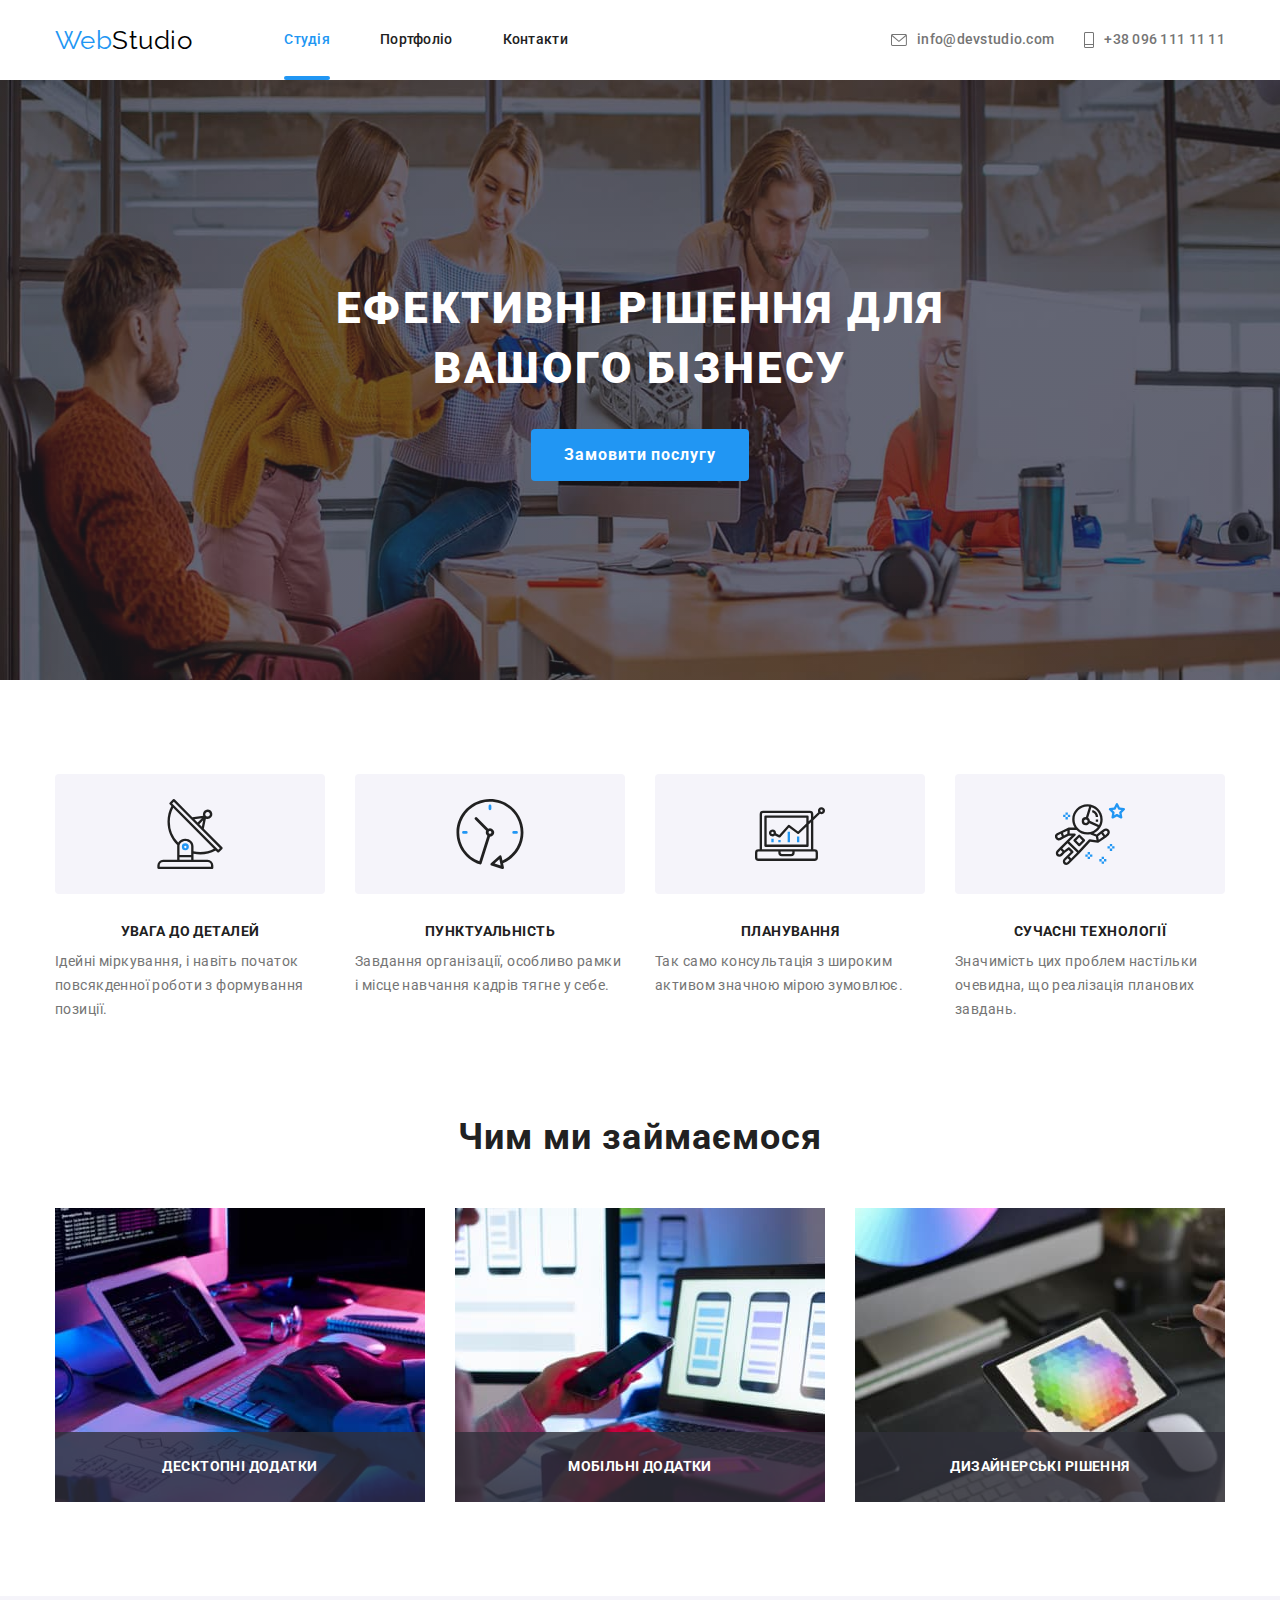
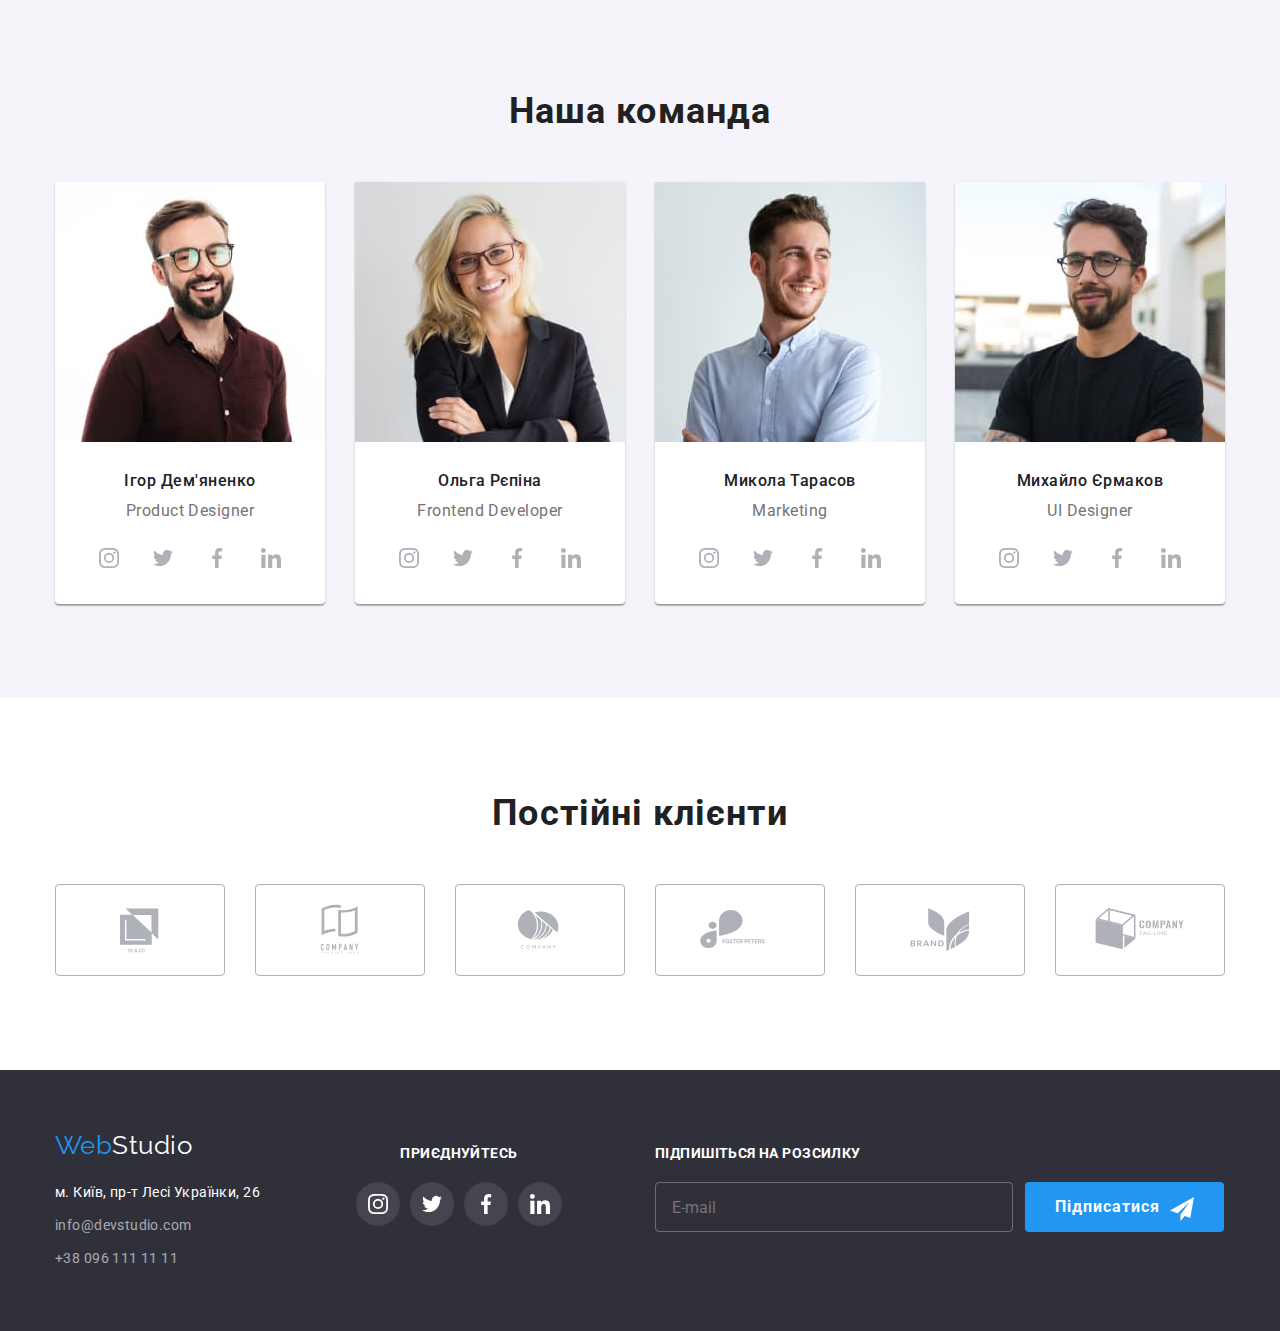
==== commit 3f11b8f2: "fixed the mistakes" ====
--- a/index.html
+++ b/index.html
@@ -18,7 +18,7 @@
     <link rel="stylesheet" href="./css/main.min.css" />
   </head>
   <body>
-    <header class="header">
+    <header class="header no-border">
       <div class="container header__container">
         <nav class="header__left">
           <a href="#" class="logo">Web<span class="logo-text">Studio</span></a>
--- a/css/main.min.css
+++ b/css/main.min.css
@@ -1 +1 @@
-:root{--main-color: #757575;--secondary-color: #212121;--tertiary-color: #ffffff;--hover-color: #2196f3;--background-color: #2f303a;--background-color-btn: #f5f4fa}*,*::before,*::after{box-sizing:border-box}h1,h2,h3,h4,p{margin-top:0;margin-bottom:0}ul{margin-top:0;margin-bottom:0;padding:0;list-style:none}body{color:var(--main-color);font-family:"Roboto",sans-serif;letter-spacing:.03em}.container{padding-left:15px;padding-right:15px;width:100%;margin-left:auto;margin-right:auto}@media screen and (min-width: 480px){.container{max-width:480px}}@media screen and (min-width: 768px){.container{max-width:768px}}@media screen and (min-width: 1200px){.container{max-width:1200px}}.section{padding-top:60px;padding-bottom:60px}@media screen and (min-width: 1200px){.section{padding-top:94px;padding-bottom:94px}}.title{margin-bottom:30px;font-weight:700;font-size:28px;line-height:1.17;text-align:center;letter-spacing:.03em;color:var(--secondary-color)}@media screen and (min-width: 1200px){.title{margin-top:0;margin-bottom:50px;font-size:36px;line-height:1,16}}.visually-hidden{position:absolute;white-space:nowrap;width:1px;height:1px;overflow:hidden;border:0;padding:0;clip:rect(0 0 0 0);clip-path:inset(50%);margin:-1px}.portfolio-section{padding-top:60px;padding-bottom:60px}@media screen and (min-width: 1200px){.portfolio-section{padding-top:94px;padding-bottom:94px}}.footer{background-color:var(--background-color);padding-top:60px;padding-bottom:60px}@media screen and (min-width: 1200px){.footer{padding-top:0;padding-bottom:0}}.footer-flex{display:flex;flex-direction:column;justify-content:center;align-items:center}@media screen and (min-width: 768px){.footer-flex{flex-direction:row;flex-wrap:wrap}}@media screen and (min-width: 1200px){.footer-flex{justify-content:flex-start}}.backdrop{position:fixed;z-index:1;top:0;left:0;width:100%;height:100%;padding-left:15px;padding-right:15px;background-color:rgba(0,0,0,.2);opacity:1;transition:opacity 250ms cubic-bezier(0.4, 0, 0.2, 1),visibility 250ms cubic-bezier(0.4, 0, 0.2, 1)}.is-hidden{opacity:0;visibility:hidden;pointer-events:none}.modal{padding:40px;position:absolute;top:50%;left:50%;width:calc(100% - 30px);max-width:450px;height:100%;background-color:#fff;border-radius:4px;transform:translate(-50%, -50%)}@media screen and (min-width: 480px){.modal{max-height:609px}}@media screen and (min-width: 1200px){.modal{max-width:528px;min-height:581px}}.modal__btn{position:absolute;top:8px;right:8px;display:flex;justify-content:center;align-items:center;width:30px;height:30px;background-color:#fff;border:1px solid rgba(0,0,0,.1);border-radius:50%;cursor:pointer}.modal__btn:focus{outline:rgba(0,0,0,0)}.modal__btn:hover>.modal__svg,.modal__btn:focus>.modal__svg{fill:#2196f3}.modal__svg{display:block;fill:#000;transition:fill 250ms cubic-bezier(0.4, 0, 0.2, 1)}.modal__text{text-align:center;margin-bottom:12px;font-weight:700;font-size:20px;line-height:1.15;letter-spacing:.03em;color:#212121}.modal-labels{position:relative;display:block;font-size:12px;line-height:1.16;letter-spacing:.01em}.modal-labels:focus-within>.modal-labels__input{border:1px solid #2196f3;outline:rgba(0,0,0,0)}.modal-labels:focus-within>.modal-labels__icon{fill:#2196f3}.modal-labels__icon{position:absolute;top:29px;left:12px;fill:#212121;transition:fill 250ms cubic-bezier(0.4, 0, 0.2, 1)}.modal-labels__input{padding-left:42px;display:block;width:100%;height:40px;margin-top:4px;margin-bottom:10px;border:1px solid rgba(33,33,33,.2);border-radius:4px;transition:border 250ms cubic-bezier(0.4, 0, 0.2, 1)}.modal-labels__textarea{display:block;width:100%;height:120px;margin-top:4px;margin-bottom:20px;padding:12px 16px;border:1px solid rgba(33,33,33,.2);border-radius:4px;transition:border 250ms cubic-bezier(0.4, 0, 0.2, 1)}.modal-labels:focus-within>.modal-labels__textarea{border:1px solid #2196f3;outline:rgba(0,0,0,0)}.modal-labels-checkbox{display:inline-block;margin-bottom:30px;font-size:14px;line-height:1.71;letter-spacing:.03em}.checkbox-icon{display:inline-block;position:relative;bottom:-2px;margin-right:8px;width:16px;height:15px;border:2px solid #212121;border-radius:2px;transition:background-color 250ms cubic-bezier(0.4, 0, 0.2, 1),background-image 250ms cubic-bezier(0.4, 0, 0.2, 1),border 250ms cubic-bezier(0.4, 0, 0.2, 1)}.modal-link{letter-spacing:.03em;color:#2196f3}.modal-checkbox{position:absolute;display:block;-webkit-appearance:none;-moz-appearance:none;appearance:none}.modal-checkbox:checked+.checkbox-icon{background-image:url(../images/icon-check.svg);background-repeat:no-repeat;width:16px;height:15px;background-color:#2196f3;border:2px solid rgba(0,0,0,0);border-radius:2px;background-size:11px 8px;background-origin:border-box;background-position:center}.modal-form-btn{display:block;margin-left:auto;margin-right:auto;padding:10px 52px;font-weight:700;font-size:16px;line-height:1.87;letter-spacing:.06em;color:#fff;background:#2196f3;box-shadow:0px 4px 4px rgba(0,0,0,.15);border-radius:4px;border-color:rgba(0,0,0,0);cursor:pointer}.logo{color:#2196f3;font-family:"Raleway";font-size:24px;line-height:1.16;text-decoration:none;padding-top:16px;padding-bottom:16px}@media screen and (min-width: 768px){.logo{color:#2196f3;font-family:"Raleway";font-size:24px;line-height:1.16;text-decoration:none;padding-top:0;padding-bottom:0}}@media screen and (min-width: 1200px){.logo{color:#2196f3;font-family:"Raleway";font-size:26px;line-height:1.19;text-decoration:none;padding-top:0;padding-bottom:0}}.logo-text{color:#000}.footer-logo-text{color:var(--tertiary-color)}.header{border-bottom:1px solid #ececec}.header__container{display:flex;align-items:center}.header__menu--svg{margin-left:auto;fill:#000}@media screen and (min-width: 768px){.header__menu--svg{display:none}}.no-scroll{overflow:hidden}.header__left{display:flex;align-items:center}@media screen and (max-width: 767px){.header__left{width:100%}}.nav-list{display:none}@media screen and (min-width: 768px){.nav-list{display:flex;margin-left:87px}}@media screen and (min-width: 1200px){.nav-list{margin-left:92px}}.nav-list__item+.items{margin-left:50px}.nav-list__link{display:block;position:relative;padding-top:32px;padding-bottom:32px}.nav-list__link.active{color:var(--hover-color)}.active::after{position:absolute;left:0;bottom:0;width:100%;height:4px;content:"";display:block;background-color:var(--hover-color);border-radius:2px}.nav-list__link{color:var(--secondary-color);font-weight:500;font-size:14px;line-height:1.14;letter-spacing:.02em;text-decoration:none;transition:color 250ms cubic-bezier(0.4, 0, 0.2, 1)}.nav-list__link:hover,.nav-list__link:focus{color:var(--hover-color)}.contact-list{display:none;margin-left:auto}@media screen and (min-width: 768px){.contact-list{display:flex;flex-direction:column}}@media screen and (min-width: 1200px){.contact-list{flex-direction:row}}@media screen and (min-width: 1200px){.contact-list__item{display:flex;justify-content:center;align-items:center}}.contact-list__item:not(:last-child){padding-bottom:10px}@media screen and (min-width: 1200px){.contact-list__item:not(:last-child){padding-bottom:0;margin-right:30px}}.contact-list__icon{margin-right:10px;fill:var(--main-color);transition:fill 250ms cubic-bezier(0.4, 0, 0.2, 1)}.contact-list__link{color:var(--main-color);font-weight:500;font-size:14px;line-height:1.14;letter-spacing:.02em;text-decoration:none;display:flex;align-items:center;transition:color 250ms cubic-bezier(0.4, 0, 0.2, 1)}.contact-list__link:hover,.contact-list__link:focus{color:var(--hover-color)}.contact-list__link:hover .contact-list__icon,.contact-list__link:focus .contact-list__icon{fill:var(--hover-color)}.burger-menu{position:fixed;top:0;left:0;background-color:#fff;width:100vw;height:100vh;padding:48px 0 48px 40px;height:100%;display:flex;flex-direction:column;justify-content:space-between;overflow:auto;z-index:3;transition:opacity 250ms cubic-bezier(0.4, 0, 0.2, 1),visibility 250ms cubic-bezier(0.4, 0, 0.2, 1)}.burger-menu__btn{position:absolute;top:10px;right:15px;display:flex;align-items:center;justify-content:center;background-color:rgba(0,0,0,0);border-color:rgba(0,0,0,0);width:40px;height:40px;cursor:pointer;transition:fill 250ms cubic-bezier(0.4, 0, 0.2, 1)}.burger-menu__btn:hover,.burger-menu__btn:focus{fill:var(--hover-color);outline:rgba(0,0,0,0)}.menu-nav__item:not(:last-child){margin-bottom:32px}.menu-nav__link{text-decoration:none;font-weight:500;font-size:40px;line-height:1.17;letter-spacing:.02em;color:#212121;transition:color 250ms cubic-bezier(0.4, 0, 0.2, 1)}.menu-nav__link:hover,.menu-nav__link:focus{color:var(--hover-color);outline:rgba(0,0,0,0)}.menu-active{color:var(--hover-color)}.menu-link{display:block;text-decoration:none;font-weight:500}.menu-contact__tel{padding-bottom:32px;font-size:30px;line-height:1.17;letter-spacing:.02em;color:#2196f3}.menu-contact__email{margin-bottom:64px;font-size:24px;line-height:1.16;letter-spacing:.02em;color:#757575}.burger-menu__soc{display:flex;flex-wrap:wrap;gap:10px}.burger-menu__item:not(:last-child){border-right:1px solid rgba(33,33,33,.2);padding-right:10px}.burger-menu__link{text-decoration:none;font-weight:500;font-size:18px;line-height:1.22;letter-spacing:.02em;color:#2196f3}.hero{width:100%;height:400px;margin-left:auto;margin-right:auto;background-image:linear-gradient(rgba(47, 48, 58, 0.4), rgba(47, 48, 58, 0.4)),url("../images/mob/studio/header-mob.jpg");background-size:100vw 100%;background-repeat:no-repeat;background-position:center;display:flex;flex-direction:column;justify-content:center;align-items:center}@media(min-device-pixel-ratio: 2),(min-resolution: 192dpi),(min-resolution: 2dppx){.hero{background-image:linear-gradient(rgba(47, 48, 58, 0.4), rgba(47, 48, 58, 0.4)),url("../images/mob/studio/header-mob@2x.jpg")}}@media screen and (min-width: 768px){.hero{background-image:linear-gradient(rgba(47, 48, 58, 0.4), rgba(47, 48, 58, 0.4)),url("../images/tablet/studio/header-tablet.jpg")}}@media screen and (min-width: 768px)and (min-device-pixel-ratio: 2),screen and (min-width: 768px)and (min-resolution: 192dpi),screen and (min-width: 768px)and (min-resolution: 2dppx){.hero{background-image:linear-gradient(rgba(47, 48, 58, 0.4), rgba(47, 48, 58, 0.4)),url("../images/tablet/studio/header-tablet@2x.jpg")}}@media screen and (min-width: 1200px){.hero{background-image:linear-gradient(rgba(47, 48, 58, 0.4), rgba(47, 48, 58, 0.4)),url("../images/desktop/studio/header-desktop.jpg")}}@media screen and (min-width: 1200px)and (min-device-pixel-ratio: 2),screen and (min-width: 1200px)and (min-resolution: 192dpi),screen and (min-width: 1200px)and (min-resolution: 2dppx){.hero{background-image:linear-gradient(rgba(47, 48, 58, 0.4), rgba(47, 48, 58, 0.4)),url("../images/desktop/studio/header-desktop@2x.jpg")}}.main-title{font-weight:900;font-size:22px;line-height:1.61;text-align:center;letter-spacing:.06em;text-transform:uppercase;color:#fff}@media screen and (min-width: 480px){.main-title{font-size:26px}}@media screen and (min-width: 1200px){.main-title{font-size:44px;line-height:1.36;text-align:center;letter-spacing:.06em}}.btn{padding:8px 30px;margin-top:30px;margin-bottom:0;border:1px solid rgba(0,0,0,0);border-radius:4px;color:var(--tertiary-color);background-color:#2196f3;font-weight:700;font-size:14px;line-height:1.87;text-align:center;letter-spacing:.06em;cursor:pointer}@media screen and (min-width: 480px){.btn{padding:10px 32px;font-size:16px}}.image-svg{width:100%;height:120px;background:#f5f4fa;display:flex;justify-content:center;align-items:center;border-radius:4px}.main-list{width:100%;display:flex;flex-wrap:wrap;gap:30px}.main-list__items{width:100%}@media screen and (min-width: 768px){.main-list__items{max-width:calc((100% - 30px)/2)}}@media screen and (min-width: 1200px){.main-list__items{max-width:calc((100% - 90px)/4)}}.main-item-svg{width:70px;height:70px}.main-list__title{margin-top:30px;color:var(--secondary-color);font-weight:700;font-size:14px;line-height:1.14;letter-spacing:.03em;text-transform:uppercase;text-align:center}.main-list__text{margin-top:10px;margin-bottom:0;font-size:14px;line-height:1.71;letter-spacing:.03em}.section{padding-top:94px;padding-bottom:94px}.section.section--bottom{padding-top:0px}@media screen and (max-width: 1199px){.section.section--bottom{display:none}}.work-list{display:flex}img{display:block}li+.work-list__items{margin-left:30px}.work-list__items{position:relative}.container-work-fon{position:absolute;left:0;bottom:0;display:flex;justify-content:center;align-items:center;padding:10px;width:100%;height:70px;background-color:rgba(47,48,58,.8)}.work-fon-title{font-weight:700;font-size:14px;line-height:1.14;letter-spacing:.03em;text-transform:uppercase;color:#fff}.team{background-color:#f5f4fa}.team-list{width:100%;display:flex;flex-wrap:wrap;gap:30px}.team-list__img{width:100%}.team-list__card{width:100%;text-align:center;background-color:#fff;box-shadow:0px 1px 3px rgba(0,0,0,.12),0px 1px 1px rgba(0,0,0,.14),0px 2px 1px rgba(0,0,0,.2);border-radius:0px 0px 4px 4px}@media screen and (min-width: 768px){.team-list__card{max-width:calc((100% - 30px)/2)}}@media screen and (min-width: 1200px){.team-list__card{max-width:calc((100% - 90px)/4)}}.card{text-align:center;padding-top:30px;padding-bottom:24px}@media screen and (min-width: 1200px){.card{padding-bottom:24px}}.card__name{color:var(--secondary-color);font-weight:500;font-size:16px;line-height:1.18;letter-spacing:.03em}.card__profession{margin-top:10px;margin-bottom:0;line-height:19px;letter-spacing:.03em}.card-list{display:flex;justify-content:center;margin-top:16px}.card-list__link{display:flex;width:44px;height:44px;border-radius:50%;background-color:#fff;justify-content:center;align-items:center;transition:background-color 250ms cubic-bezier(0.4, 0, 0.2, 1)}.card-list__link:hover,.card-list__link:focus{background-color:#2196f3}li.card-list__items+.card-list__items{margin-left:10px}.card-list__svg{width:20px;height:20px;fill:#afb1b8;transition:fill 250ms cubic-bezier(0.4, 0, 0.2, 1)}.card-list__link:hover .card-list__svg,.card-list__link:focus .card-list__svg{fill:#fff}.brand-list{width:100%;display:flex;flex-wrap:wrap;gap:30px}.brand-list__item{width:calc((100% - 30px)/2)}@media screen and (min-width: 768px){.brand-list__item{max-width:calc((100% - 60px)/3)}}@media screen and (min-width: 1200px){.brand-list__item{max-width:calc((100% - 150px)/6)}}.brand-list__link{width:100%;height:92px;display:flex;border:1px solid #afb1b8;border-radius:4px;justify-content:center;align-items:center;transition:border-color 250ms cubic-bezier(0.4, 0, 0.2, 1)}.brand-list__link:hover,.brand-list__link:focus{border-color:var(--hover-color)}.brand-list__svg{width:100px;height:60px;fill:#afb1b8;transition:fill 250ms cubic-bezier(0.4, 0, 0.2, 1)}.brand-list__link:hover .brand-list__svg,.brand-list__link:focus .brand-list__svg{fill:var(--hover-color)}.footer-cont{text-align:center}@media screen and (min-width: 768px){.footer-cont{margin-bottom:60px}}@media screen and (min-width: 1200px){.footer-cont{text-align:start;margin-bottom:0;padding-top:60px;padding-bottom:60px}}.footer-all{margin-top:20px}@media screen and (min-width: 1200px){.footer-all{width:231px}}.address{color:var(--tertiary-color);font-style:normal;font-size:14px;line-height:1.71;letter-spacing:.03em;text-decoration:none;transition:color 250ms cubic-bezier(0.4, 0, 0.2, 1)}.address:hover,.address:focus{color:var(--hover-color)}.footer-list:not(:last-child){margin-top:0;margin-bottom:8px}@media screen and (min-width: 1200px){.footer-list:not(:last-child){margin-bottom:9px}}.footer-link{color:rgba(255,255,255,.6);font-style:normal;font-size:14px;line-height:1.71;letter-spacing:.03em;text-decoration:none;transition:color 250ms cubic-bezier(0.4, 0, 0.2, 1)}.footer-link:hover,.footer-link:focus{color:var(--hover-color)}.social{text-align:center;margin-top:60px;margin-bottom:0}@media screen and (min-width: 768px){.social{margin-left:165px;margin-top:0;margin-bottom:102px}}@media screen and (min-width: 1200px){.social{margin-left:70px;margin-bottom:0;padding-top:72px;padding-bottom:100px}}.social-title{font-weight:700;font-size:14px;line-height:1.14;letter-spacing:.03em;text-transform:uppercase;color:#fff}.social__list{margin-top:20px;display:flex;gap:10px}.social__link{width:44px;height:44px;background-color:rgba(255,255,255,.1);border-radius:50%;display:flex;justify-content:center;align-items:center;transition:background-color 250ms cubic-bezier(0.4, 0, 0.2, 1)}.social__link:hover,.social__link:focus{background-color:#2196f3}.social__svg{width:20px;height:20px;fill:#fff}.footer-conteiner-form{width:100%;max-width:450px;margin-top:60px}@media screen and (min-width: 768px){.footer-conteiner-form{margin-top:0}}@media screen and (min-width: 1200px){.footer-conteiner-form{margin-left:93px;max-width:570px;padding-top:72px;padding-bottom:94px}}.footer-form{text-align:center}@media screen and (min-width: 1200px){.footer-form{text-align:start}}.footer-form-label{display:block;margin-bottom:20px;font-weight:700;font-size:14px;line-height:1.14;letter-spacing:.03em;text-transform:uppercase;color:#fff}.footer-container-input{display:flex;flex-direction:column;align-items:center}@media screen and (min-width: 1200px){.footer-container-input{flex-direction:row}}.footer-form-input{margin-top:0;margin-bottom:20px;width:100%;height:50px;padding:15px 16px;background-color:rgba(0,0,0,0);border:1px solid rgba(255,255,255,.3);border-radius:4px;color:#fff}@media screen and (min-width: 1200px){.footer-form-input{width:358px;margin-right:12px;margin-bottom:0}}.footer-form-btn{padding:10px 62px 10px 28px;display:flex;align-items:center;text-align:center;position:relative;height:50px;font-weight:700;font-size:16px;line-height:1.87;letter-spacing:.06em;background:#2196f3;border-radius:4px;border-color:rgba(0,0,0,0);color:#fff;cursor:pointer}.footer-btn-svg{position:absolute;top:13px;right:28px}.filter{margin-bottom:40px;display:flex;flex-wrap:wrap;gap:8px}@media screen and (max-width: 767px){.filter{max-width:340px}}@media screen and (min-width: 768px){.filter{justify-content:center}}@media screen and (min-width: 1200px){.filter{margin-bottom:50px}}.filter__btn{border:1px solid rgba(0,0,0,0);border-radius:4px;padding:6px 22px;color:var(--secondary-color);background-color:var(--background-color-btn);font-weight:500;font-size:16px;line-height:1.62;text-align:center;letter-spacing:.03em;cursor:pointer;transition:background-color 250ms cubic-bezier(0.4, 0, 0.2, 1),color 250ms cubic-bezier(0.4, 0, 0.2, 1)}.filter__btn:hover,.filter__btn:focus{color:var(--tertiary-color);background-color:var(--hover-color)}.btn-left{padding:6px 25px}@media screen and (max-width: 767px){.filter__btn--top{margin-bottom:15px}}.portfolio-list{width:100%;display:flex;flex-wrap:wrap;gap:30px}.portfolio-list__item{width:100%;max-width:450px}@media screen and (min-width: 768px){.portfolio-list__item{max-width:354px}}@media screen and (min-width: 1200px){.portfolio-list__item{max-width:370px}}.portfolio-list__link{width:100%;display:flex;flex-direction:column;height:100%;text-decoration:none;transition:box-shadow 250ms cubic-bezier(0.4, 0, 0.2, 1)}.portfolio-list__link:hover,.portfolio-list__link:focus{box-shadow:0px 1px 1px rgba(0,0,0,.12),0px 4px 4px rgba(0,0,0,.06),1px 4px 6px rgba(0,0,0,.16);outline:0}.portfolio-list__img{width:100%}.portfolio-card{position:relative;overflow:hidden}.portfolio-card__box{position:absolute;top:0;left:0;width:100%;height:100%;background-color:rgba(33,150,243,.9);transform:translateY(100%);transition:transform 250ms cubic-bezier(0.4, 0, 0.2, 1);display:flex;justify-content:center;align-items:center;padding-left:24px;padding-right:24px}.portfolio-list__link:hover .portfolio-card__box,.portfolio-list__link:focus .portfolio-card__box{transform:translateY(0)}.portfolio-card__text{font-size:18px;line-height:1.6;letter-spacing:.03em;color:#fff}.portfolio-work{flex-grow:1;padding:20px 24px;align-items:center;border-top:0;border-bottom:1px solid #eee;border-left:1px solid #eee;border-right:1px solid #eee}.portfolio-work__title{color:var(--secondary-color);font-weight:700;font-size:18px;line-height:2;letter-spacing:.06em}.portfolio-work__text{color:#757575;margin-top:4px;font-size:16px;line-height:1.87;letter-spacing:.03em}/*# sourceMappingURL=main.min.css.map */+:root{--main-color: #757575;--secondary-color: #212121;--tertiary-color: #ffffff;--hover-color: #2196f3;--background-color: #2f303a;--background-color-btn: #f5f4fa}*,*::before,*::after{box-sizing:border-box}h1,h2,h3,h4,p{margin-top:0;margin-bottom:0}ul{margin-top:0;margin-bottom:0;padding:0;list-style:none}body{color:var(--main-color);font-family:"Roboto",sans-serif;letter-spacing:.03em}.container{padding-left:15px;padding-right:15px;width:100%;margin-left:auto;margin-right:auto}@media screen and (min-width: 480px){.container{max-width:480px}}@media screen and (min-width: 768px){.container{max-width:768px}}@media screen and (min-width: 1200px){.container{max-width:1200px}}.section{padding-top:60px;padding-bottom:60px}@media screen and (min-width: 1200px){.section{padding-top:94px;padding-bottom:94px}}.title{margin-bottom:30px;font-weight:700;font-size:28px;line-height:1.17;text-align:center;letter-spacing:.03em;color:var(--secondary-color)}@media screen and (min-width: 1200px){.title{margin-top:0;margin-bottom:50px;font-size:36px;line-height:1,16}}.visually-hidden{position:absolute;white-space:nowrap;width:1px;height:1px;overflow:hidden;border:0;padding:0;clip:rect(0 0 0 0);clip-path:inset(50%);margin:-1px}.portfolio-section{padding-top:60px;padding-bottom:60px}@media screen and (min-width: 1200px){.portfolio-section{padding-top:94px;padding-bottom:94px}}.footer{background-color:var(--background-color);padding-top:60px;padding-bottom:60px}@media screen and (min-width: 1200px){.footer{padding-top:0;padding-bottom:0}}.footer-flex{display:flex;flex-direction:column;justify-content:center;align-items:center}@media screen and (min-width: 768px){.footer-flex{flex-direction:row;flex-wrap:wrap}}@media screen and (min-width: 1200px){.footer-flex{justify-content:flex-start}}.backdrop{position:fixed;z-index:1;top:0;left:0;width:100%;height:100%;padding-left:15px;padding-right:15px;background-color:rgba(0,0,0,.2);opacity:1;transition:opacity 250ms cubic-bezier(0.4, 0, 0.2, 1),visibility 250ms cubic-bezier(0.4, 0, 0.2, 1)}.is-hidden{opacity:0;visibility:hidden;pointer-events:none}.modal{padding:40px;position:absolute;top:50%;left:50%;width:calc(100% - 30px);max-width:450px;height:100%;background-color:#fff;border-radius:4px;transform:translate(-50%, -50%)}@media screen and (min-width: 480px){.modal{max-height:609px}}@media screen and (min-width: 1200px){.modal{max-width:528px;min-height:581px}}.modal__btn{position:absolute;top:8px;right:8px;display:flex;justify-content:center;align-items:center;width:30px;height:30px;background-color:#fff;border:1px solid rgba(0,0,0,.1);border-radius:50%;cursor:pointer}.modal__btn:focus{outline:rgba(0,0,0,0)}.modal__btn:hover>.modal__svg,.modal__btn:focus>.modal__svg{fill:#2196f3}.modal__svg{display:block;fill:#000;transition:fill 250ms cubic-bezier(0.4, 0, 0.2, 1)}.modal__text{text-align:center;margin-bottom:12px;font-weight:700;font-size:20px;line-height:1.15;letter-spacing:.03em;color:#212121}.modal-labels{position:relative;display:block;font-size:12px;line-height:1.16;letter-spacing:.01em}.modal-labels:focus-within>.modal-labels__input{border:1px solid #2196f3;outline:rgba(0,0,0,0)}.modal-labels:focus-within>.modal-labels__icon{fill:#2196f3}.modal-labels__icon{position:absolute;top:29px;left:12px;fill:#212121;transition:fill 250ms cubic-bezier(0.4, 0, 0.2, 1)}.modal-labels__input{padding-left:42px;display:block;width:100%;height:40px;margin-top:4px;margin-bottom:10px;border:1px solid rgba(33,33,33,.2);border-radius:4px;transition:border 250ms cubic-bezier(0.4, 0, 0.2, 1)}.modal-labels__textarea{display:block;width:100%;height:120px;margin-top:4px;margin-bottom:20px;padding:12px 16px;border:1px solid rgba(33,33,33,.2);border-radius:4px;transition:border 250ms cubic-bezier(0.4, 0, 0.2, 1)}.modal-labels:focus-within>.modal-labels__textarea{border:1px solid #2196f3;outline:rgba(0,0,0,0)}.modal-labels-checkbox{display:inline-block;margin-bottom:30px;font-size:14px;line-height:1.71;letter-spacing:.03em}.checkbox-icon{display:inline-block;position:relative;bottom:-2px;margin-right:8px;width:16px;height:15px;border:2px solid #212121;border-radius:2px;transition:background-color 250ms cubic-bezier(0.4, 0, 0.2, 1),background-image 250ms cubic-bezier(0.4, 0, 0.2, 1),border 250ms cubic-bezier(0.4, 0, 0.2, 1)}.modal-link{letter-spacing:.03em;color:#2196f3}.modal-checkbox{position:absolute;display:block;-webkit-appearance:none;-moz-appearance:none;appearance:none}.modal-checkbox:checked+.checkbox-icon{background-image:url(../images/icon-check.svg);background-repeat:no-repeat;width:16px;height:15px;background-color:#2196f3;border:2px solid rgba(0,0,0,0);border-radius:2px;background-size:11px 8px;background-origin:border-box;background-position:center}.modal-form-btn{display:block;margin-left:auto;margin-right:auto;padding:10px 52px;font-weight:700;font-size:16px;line-height:1.87;letter-spacing:.06em;color:#fff;background:#2196f3;box-shadow:0px 4px 4px rgba(0,0,0,.15);border-radius:4px;border-color:rgba(0,0,0,0);cursor:pointer}.logo{color:#2196f3;font-family:"Raleway";font-size:24px;line-height:1.16;text-decoration:none;padding-top:16px;padding-bottom:16px}@media screen and (min-width: 768px){.logo{color:#2196f3;font-family:"Raleway";font-size:24px;line-height:1.16;text-decoration:none;padding-top:0;padding-bottom:0}}@media screen and (min-width: 1200px){.logo{color:#2196f3;font-family:"Raleway";font-size:26px;line-height:1.19;text-decoration:none;padding-top:0;padding-bottom:0}}.logo-text{color:#000}.footer-logo-text{color:var(--tertiary-color)}.header{border-bottom:1px solid #ececec}.no-border{border-bottom:0px}.header__container{display:flex;align-items:center}.header__menu--svg{margin-left:auto;fill:#000}@media screen and (min-width: 768px){.header__menu--svg{display:none}}.no-scroll{overflow:hidden}.header__left{display:flex;align-items:center}@media screen and (max-width: 767px){.header__left{width:100%}}.nav-list{display:none}@media screen and (min-width: 768px){.nav-list{display:flex;margin-left:87px}}@media screen and (min-width: 1200px){.nav-list{margin-left:92px}}.nav-list__item+.items{margin-left:50px}.nav-list__link{display:block;position:relative;padding-top:32px;padding-bottom:32px}.nav-list__link.active{color:var(--hover-color)}.active::after{position:absolute;left:0;bottom:0;width:100%;height:4px;content:"";display:block;background-color:var(--hover-color);border-radius:2px}.nav-list__link{color:var(--secondary-color);font-weight:500;font-size:14px;line-height:1.14;letter-spacing:.02em;text-decoration:none;transition:color 250ms cubic-bezier(0.4, 0, 0.2, 1)}.nav-list__link:hover,.nav-list__link:focus{color:var(--hover-color)}.contact-list{display:none;margin-left:auto}@media screen and (min-width: 768px){.contact-list{display:flex;flex-direction:column}}@media screen and (min-width: 1200px){.contact-list{flex-direction:row}}@media screen and (min-width: 1200px){.contact-list__item{display:flex;justify-content:center;align-items:center}}.contact-list__item:not(:last-child){padding-bottom:10px}@media screen and (min-width: 1200px){.contact-list__item:not(:last-child){padding-bottom:0;margin-right:30px}}.contact-list__icon{margin-right:10px;fill:var(--main-color);transition:fill 250ms cubic-bezier(0.4, 0, 0.2, 1)}.contact-list__link{color:var(--main-color);font-weight:500;font-size:14px;line-height:1.14;letter-spacing:.02em;text-decoration:none;display:flex;align-items:center;transition:color 250ms cubic-bezier(0.4, 0, 0.2, 1)}.contact-list__link:hover,.contact-list__link:focus{color:var(--hover-color)}.contact-list__link:hover .contact-list__icon,.contact-list__link:focus .contact-list__icon{fill:var(--hover-color)}.burger-menu{position:fixed;top:0;left:0;background-color:#fff;width:100vw;height:100vh;padding:48px 0 48px 40px;height:100%;display:flex;flex-direction:column;justify-content:space-between;overflow:auto;z-index:3;transition:opacity 250ms cubic-bezier(0.4, 0, 0.2, 1),visibility 250ms cubic-bezier(0.4, 0, 0.2, 1)}.burger-menu__btn{position:absolute;top:10px;right:15px;display:flex;align-items:center;justify-content:center;background-color:rgba(0,0,0,0);border-color:rgba(0,0,0,0);width:40px;height:40px;cursor:pointer;transition:fill 250ms cubic-bezier(0.4, 0, 0.2, 1)}.burger-menu__btn:hover,.burger-menu__btn:focus{fill:var(--hover-color);outline:rgba(0,0,0,0)}.menu-nav__item:not(:last-child){margin-bottom:32px}.menu-nav__link{text-decoration:none;font-weight:500;font-size:40px;line-height:1.17;letter-spacing:.02em;color:#212121;transition:color 250ms cubic-bezier(0.4, 0, 0.2, 1)}.menu-nav__link:hover,.menu-nav__link:focus{color:var(--hover-color);outline:rgba(0,0,0,0)}.menu-active{color:var(--hover-color)}.menu-link{display:block;text-decoration:none;font-weight:500}.menu-contact__tel{padding-bottom:32px;font-size:30px;line-height:1.17;letter-spacing:.02em;color:#2196f3}.menu-contact__email{margin-bottom:64px;font-size:24px;line-height:1.16;letter-spacing:.02em;color:#757575}.burger-menu__soc{display:flex;flex-wrap:wrap;gap:10px}.burger-menu__item:not(:last-child){border-right:1px solid rgba(33,33,33,.2);padding-right:10px}.burger-menu__link{text-decoration:none;font-weight:500;font-size:18px;line-height:1.22;letter-spacing:.02em;color:#2196f3}.hero{width:100%;max-width:1600px;height:400px;margin-left:auto;margin-right:auto;background-image:linear-gradient(rgba(47, 48, 58, 0.4), rgba(47, 48, 58, 0.4)),url("../images/mob/studio/header-mob.jpg");background-size:100% 100%;background-repeat:no-repeat;background-position:center;display:flex;flex-direction:column;justify-content:center;align-items:center}@media(min-device-pixel-ratio: 2),(min-resolution: 192dpi),(min-resolution: 2dppx){.hero{background-image:linear-gradient(rgba(47, 48, 58, 0.4), rgba(47, 48, 58, 0.4)),url("../images/mob/studio/header-mob@2x.jpg")}}@media screen and (min-width: 768px){.hero{background-image:linear-gradient(rgba(47, 48, 58, 0.4), rgba(47, 48, 58, 0.4)),url("../images/tablet/studio/header-tablet.jpg")}}@media screen and (min-width: 768px)and (min-device-pixel-ratio: 2),screen and (min-width: 768px)and (min-resolution: 192dpi),screen and (min-width: 768px)and (min-resolution: 2dppx){.hero{background-image:linear-gradient(rgba(47, 48, 58, 0.4), rgba(47, 48, 58, 0.4)),url("../images/tablet/studio/header-tablet@2x.jpg")}}@media screen and (min-width: 1200px){.hero{height:600px;background-image:linear-gradient(rgba(47, 48, 58, 0.4), rgba(47, 48, 58, 0.4)),url("../images/desktop/studio/header-desktop.jpg")}}@media screen and (min-width: 1200px)and (min-device-pixel-ratio: 2),screen and (min-width: 1200px)and (min-resolution: 192dpi),screen and (min-width: 1200px)and (min-resolution: 2dppx){.hero{background-image:linear-gradient(rgba(47, 48, 58, 0.4), rgba(47, 48, 58, 0.4)),url("../images/desktop/studio/header-desktop@2x.jpg")}}.main-title{font-weight:900;font-size:22px;line-height:1.61;text-align:center;letter-spacing:.06em;text-transform:uppercase;color:#fff}@media screen and (min-width: 480px){.main-title{font-size:26px}}@media screen and (min-width: 1200px){.main-title{font-size:44px;line-height:1.36;text-align:center;letter-spacing:.06em}}.btn{padding:8px 30px;margin-top:30px;margin-bottom:0;border:1px solid rgba(0,0,0,0);border-radius:4px;color:var(--tertiary-color);background-color:#2196f3;font-weight:700;font-size:14px;line-height:1.87;text-align:center;letter-spacing:.06em;cursor:pointer}@media screen and (min-width: 480px){.btn{padding:10px 32px;font-size:16px}}.image-svg{width:100%;height:120px;background:#f5f4fa;display:flex;justify-content:center;align-items:center;border-radius:4px}.main-list{width:100%;display:flex;flex-wrap:wrap;gap:30px}.main-list__items{width:100%}@media screen and (min-width: 768px){.main-list__items{max-width:calc((100% - 30px)/2)}}@media screen and (min-width: 1200px){.main-list__items{max-width:calc((100% - 90px)/4)}}.main-item-svg{width:70px;height:70px}.main-list__title{margin-top:30px;color:var(--secondary-color);font-weight:700;font-size:14px;line-height:1.14;letter-spacing:.03em;text-transform:uppercase;text-align:center}.main-list__text{margin-top:10px;margin-bottom:0;font-size:14px;line-height:1.71;letter-spacing:.03em}.section{padding-top:94px;padding-bottom:94px}.section.section--bottom{padding-top:0px}@media screen and (max-width: 1199px){.section.section--bottom{position:absolute;white-space:nowrap;width:1px;height:1px;overflow:hidden;border:0;padding:0;clip:rect(0 0 0 0);clip-path:inset(50%);margin:-1px}}.work-list{display:flex}img{display:block}li+.work-list__items{margin-left:30px}.work-list__items{position:relative}.container-work-fon{position:absolute;left:0;bottom:0;display:flex;justify-content:center;align-items:center;padding:10px;width:100%;height:70px;background-color:rgba(47,48,58,.8)}.work-fon-title{font-weight:700;font-size:14px;line-height:1.14;letter-spacing:.03em;text-transform:uppercase;color:#fff}.team{background-color:#f5f4fa}.team-list{width:100%;display:flex;flex-wrap:wrap;gap:30px}.team-list__img{width:100%}.team-list__card{width:100%;text-align:center;background-color:#fff;box-shadow:0px 1px 3px rgba(0,0,0,.12),0px 1px 1px rgba(0,0,0,.14),0px 2px 1px rgba(0,0,0,.2);border-radius:0px 0px 4px 4px}@media screen and (min-width: 768px){.team-list__card{max-width:calc((100% - 30px)/2)}}@media screen and (min-width: 1200px){.team-list__card{max-width:calc((100% - 90px)/4)}}.card{text-align:center;padding-top:30px;padding-bottom:24px}@media screen and (min-width: 1200px){.card{padding-bottom:24px}}.card__name{color:var(--secondary-color);font-weight:500;font-size:16px;line-height:1.18;letter-spacing:.03em}.card__profession{margin-top:10px;margin-bottom:0;line-height:19px;letter-spacing:.03em}.card-list{display:flex;justify-content:center;margin-top:16px}.card-list__link{display:flex;width:44px;height:44px;border-radius:50%;background-color:#fff;justify-content:center;align-items:center;transition:background-color 250ms cubic-bezier(0.4, 0, 0.2, 1)}.card-list__link:hover,.card-list__link:focus{background-color:#2196f3}li.card-list__items+.card-list__items{margin-left:10px}.card-list__svg{width:20px;height:20px;fill:#afb1b8;transition:fill 250ms cubic-bezier(0.4, 0, 0.2, 1)}.card-list__link:hover .card-list__svg,.card-list__link:focus .card-list__svg{fill:#fff}.brand-list{width:100%;display:flex;flex-wrap:wrap;gap:30px}.brand-list__item{width:calc((100% - 30px)/2)}@media screen and (min-width: 768px){.brand-list__item{max-width:calc((100% - 60px)/3)}}@media screen and (min-width: 1200px){.brand-list__item{max-width:calc((100% - 150px)/6)}}.brand-list__link{width:100%;height:92px;display:flex;border:1px solid #afb1b8;border-radius:4px;justify-content:center;align-items:center;transition:border-color 250ms cubic-bezier(0.4, 0, 0.2, 1)}.brand-list__link:hover,.brand-list__link:focus{border-color:var(--hover-color)}.brand-list__svg{width:100px;height:60px;fill:#afb1b8;transition:fill 250ms cubic-bezier(0.4, 0, 0.2, 1)}.brand-list__link:hover .brand-list__svg,.brand-list__link:focus .brand-list__svg{fill:var(--hover-color)}.footer-cont{text-align:center}@media screen and (min-width: 768px){.footer-cont{margin-bottom:60px}}@media screen and (min-width: 1200px){.footer-cont{text-align:start;margin-bottom:0;padding-top:60px;padding-bottom:60px}}.footer-all{margin-top:20px}@media screen and (min-width: 1200px){.footer-all{width:231px}}.address{color:var(--tertiary-color);font-style:normal;font-size:14px;line-height:1.71;letter-spacing:.03em;text-decoration:none;transition:color 250ms cubic-bezier(0.4, 0, 0.2, 1)}.address:hover,.address:focus{color:var(--hover-color)}.footer-list:not(:last-child){margin-top:0;margin-bottom:8px}@media screen and (min-width: 1200px){.footer-list:not(:last-child){margin-bottom:9px}}.footer-link{color:rgba(255,255,255,.6);font-style:normal;font-size:14px;line-height:1.71;letter-spacing:.03em;text-decoration:none;transition:color 250ms cubic-bezier(0.4, 0, 0.2, 1)}.footer-link:hover,.footer-link:focus{color:var(--hover-color)}.social{text-align:center;margin-top:60px;margin-bottom:0}@media screen and (min-width: 768px){.social{margin-left:165px;margin-top:0;margin-bottom:102px}}@media screen and (min-width: 1200px){.social{margin-left:70px;margin-bottom:0;padding-top:72px;padding-bottom:100px}}.social-title{font-weight:700;font-size:14px;line-height:1.14;letter-spacing:.03em;text-transform:uppercase;color:#fff}.social__list{margin-top:20px;display:flex;gap:10px}.social__link{width:44px;height:44px;background-color:rgba(255,255,255,.1);border-radius:50%;display:flex;justify-content:center;align-items:center;transition:background-color 250ms cubic-bezier(0.4, 0, 0.2, 1)}.social__link:hover,.social__link:focus{background-color:#2196f3}.social__svg{width:20px;height:20px;fill:#fff}.footer-conteiner-form{width:100%;max-width:450px;margin-top:60px}@media screen and (min-width: 768px){.footer-conteiner-form{margin-top:0}}@media screen and (min-width: 1200px){.footer-conteiner-form{margin-left:93px;max-width:570px;padding-top:72px;padding-bottom:94px}}.footer-form{text-align:center}@media screen and (min-width: 1200px){.footer-form{text-align:start}}.footer-form-label{display:block;margin-bottom:20px;font-weight:700;font-size:14px;line-height:1.14;letter-spacing:.03em;text-transform:uppercase;color:#fff}.footer-container-input{display:flex;flex-direction:column;align-items:center}@media screen and (min-width: 1200px){.footer-container-input{flex-direction:row}}.footer-form-input{margin-top:0;margin-bottom:20px;width:100%;height:50px;padding:15px 16px;background-color:rgba(0,0,0,0);border:1px solid rgba(255,255,255,.3);border-radius:4px;color:#fff}@media screen and (min-width: 1200px){.footer-form-input{width:358px;margin-right:12px;margin-bottom:0}}.footer-form-btn{padding:10px 62px 10px 28px;display:flex;align-items:center;text-align:center;position:relative;height:50px;font-weight:700;font-size:16px;line-height:1.87;letter-spacing:.06em;background:#2196f3;border-radius:4px;border-color:rgba(0,0,0,0);color:#fff;cursor:pointer}.footer-btn-svg{position:absolute;top:13px;right:28px}.filter{margin-bottom:40px;display:flex;flex-wrap:wrap;gap:8px}@media screen and (max-width: 767px){.filter{max-width:340px}}@media screen and (min-width: 768px){.filter{justify-content:center}}@media screen and (min-width: 1200px){.filter{margin-bottom:50px}}.filter__btn{border:1px solid rgba(0,0,0,0);border-radius:4px;padding:6px 22px;color:var(--secondary-color);background-color:var(--background-color-btn);font-weight:500;font-size:16px;line-height:1.62;text-align:center;letter-spacing:.03em;cursor:pointer;transition:background-color 250ms cubic-bezier(0.4, 0, 0.2, 1),color 250ms cubic-bezier(0.4, 0, 0.2, 1)}.filter__btn:hover,.filter__btn:focus{color:var(--tertiary-color);background-color:var(--hover-color)}.btn-left{padding:6px 25px}@media screen and (max-width: 767px){.filter__btn--top{margin-bottom:15px}}.portfolio-list{width:100%;display:flex;flex-wrap:wrap;gap:30px}.portfolio-list__item{width:100%;max-width:450px}@media screen and (min-width: 768px){.portfolio-list__item{max-width:354px}}@media screen and (min-width: 1200px){.portfolio-list__item{max-width:370px}}.portfolio-list__link{width:100%;display:flex;flex-direction:column;height:100%;text-decoration:none;transition:box-shadow 250ms cubic-bezier(0.4, 0, 0.2, 1)}.portfolio-list__link:hover,.portfolio-list__link:focus{box-shadow:0px 1px 1px rgba(0,0,0,.12),0px 4px 4px rgba(0,0,0,.06),1px 4px 6px rgba(0,0,0,.16);outline:0}.portfolio-list__img{width:100%}.portfolio-card{position:relative;overflow:hidden}.portfolio-card__box{position:absolute;top:0;left:0;width:100%;height:100%;background-color:rgba(33,150,243,.9);transform:translateY(100%);transition:transform 250ms cubic-bezier(0.4, 0, 0.2, 1);display:flex;justify-content:center;align-items:center;padding-left:24px;padding-right:24px}.portfolio-list__link:hover .portfolio-card__box,.portfolio-list__link:focus .portfolio-card__box{transform:translateY(0)}.portfolio-card__text{font-size:14px;line-height:1.6;letter-spacing:.03em;color:#fff}@media screen and (min-width: 480px){.portfolio-card__text{font-size:18px}}.portfolio-work{flex-grow:1;padding:20px 24px;align-items:center;border-top:0;border-bottom:1px solid #eee;border-left:1px solid #eee;border-right:1px solid #eee}.portfolio-work__title{color:var(--secondary-color);font-weight:700;font-size:18px;line-height:2;letter-spacing:.06em}.portfolio-work__text{color:#757575;margin-top:4px;font-size:16px;line-height:1.87;letter-spacing:.03em}/*# sourceMappingURL=main.min.css.map */